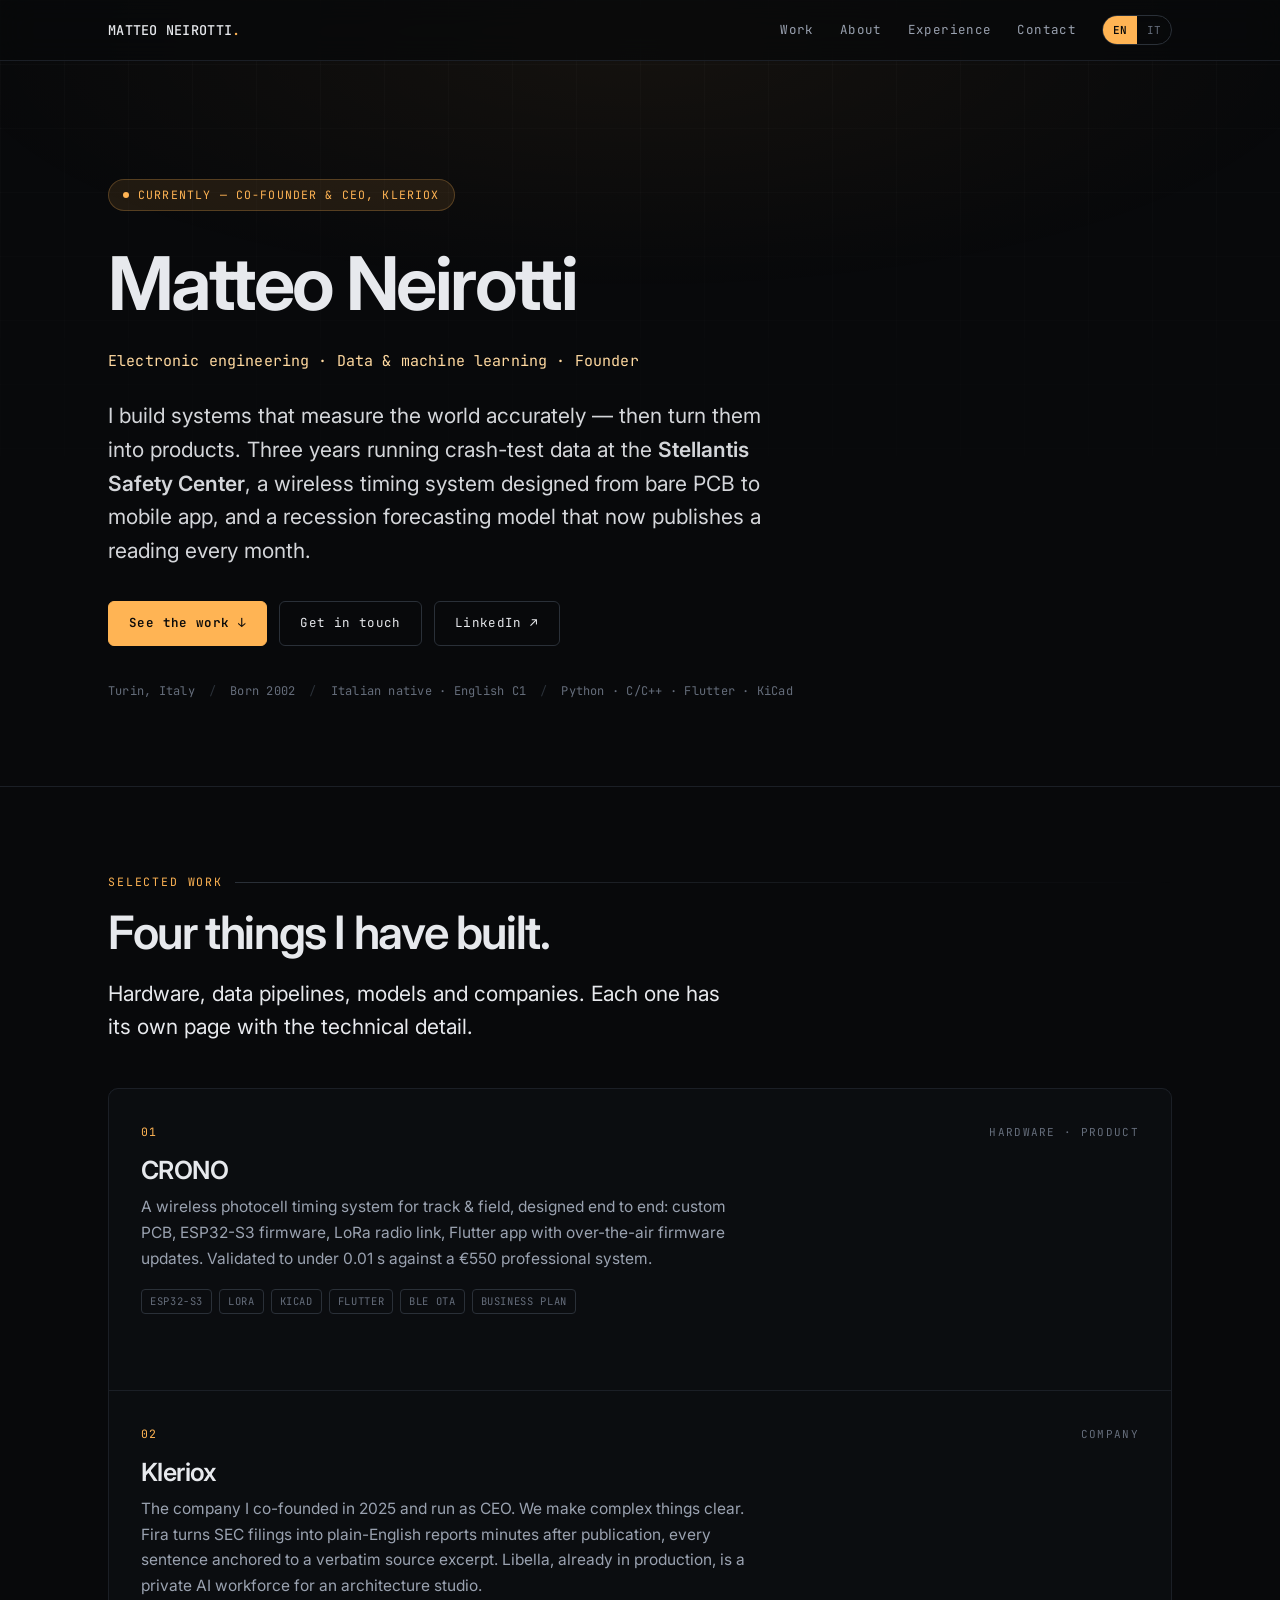
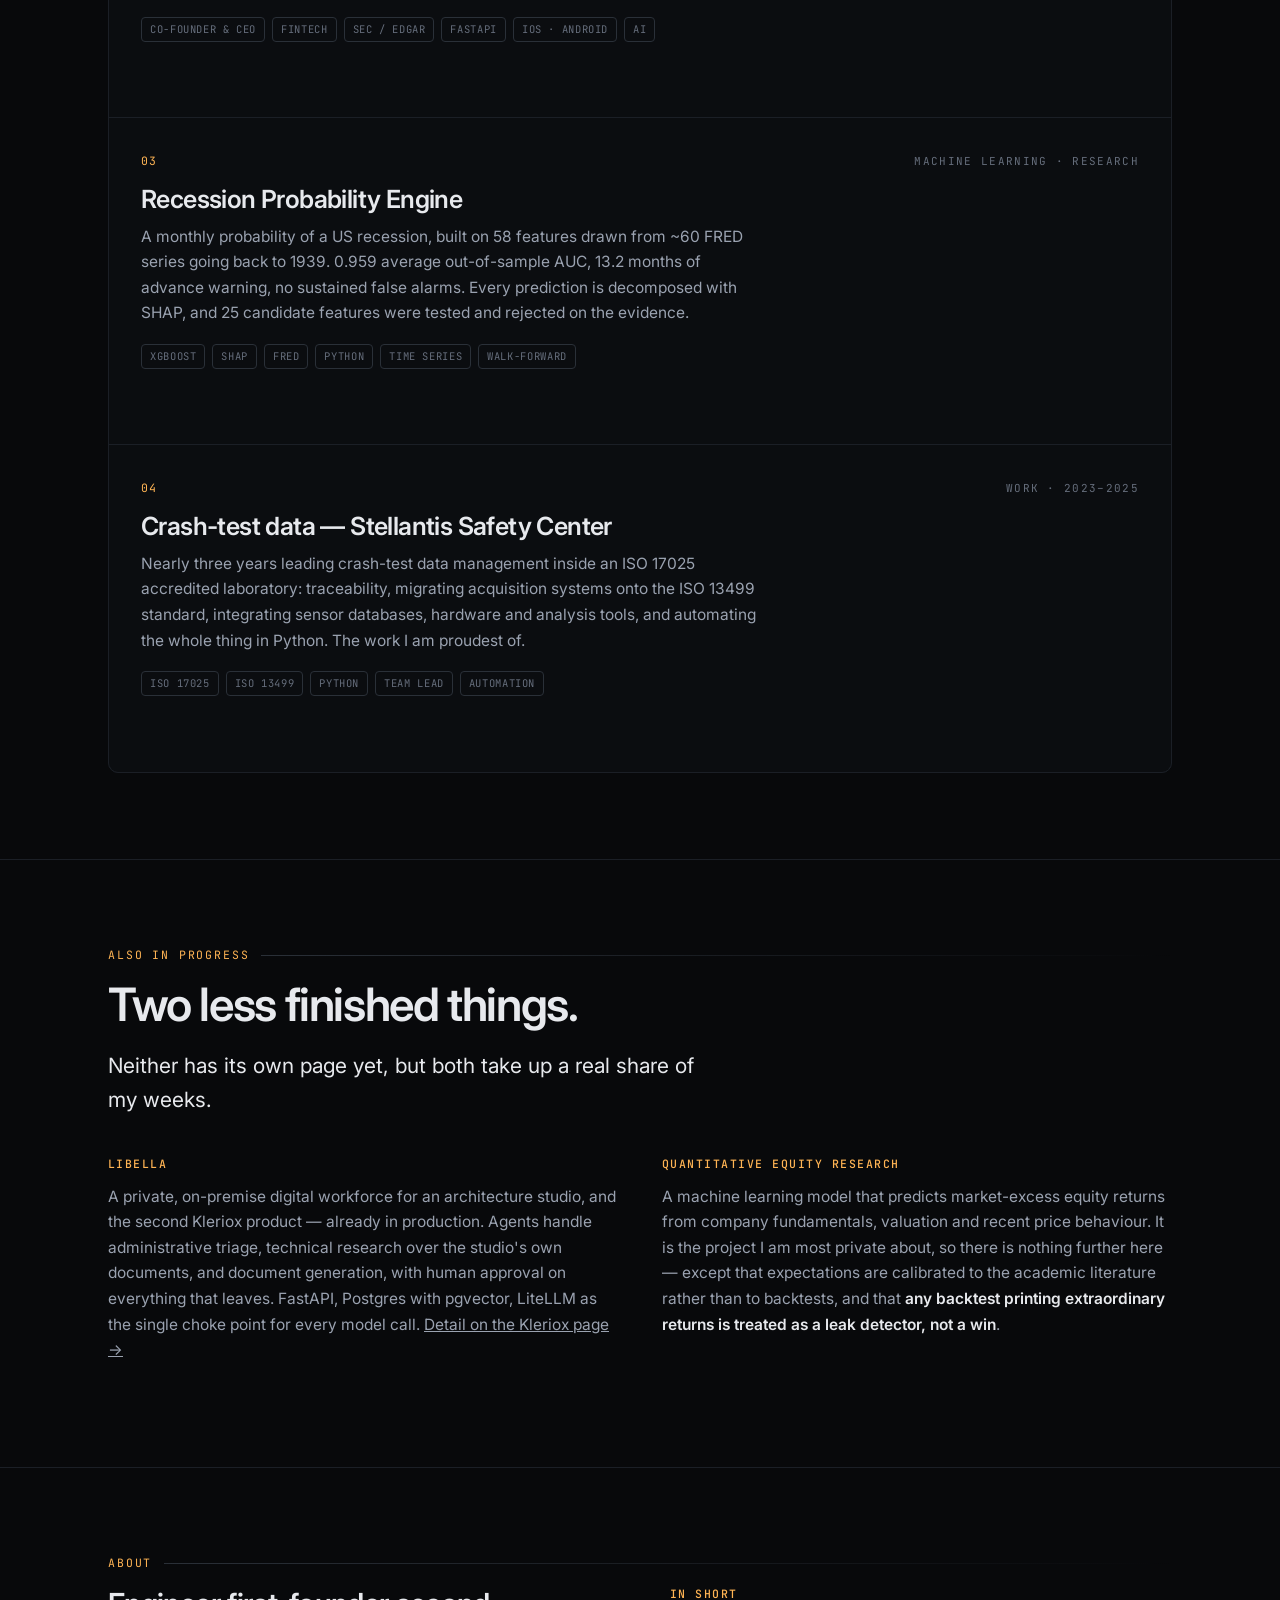
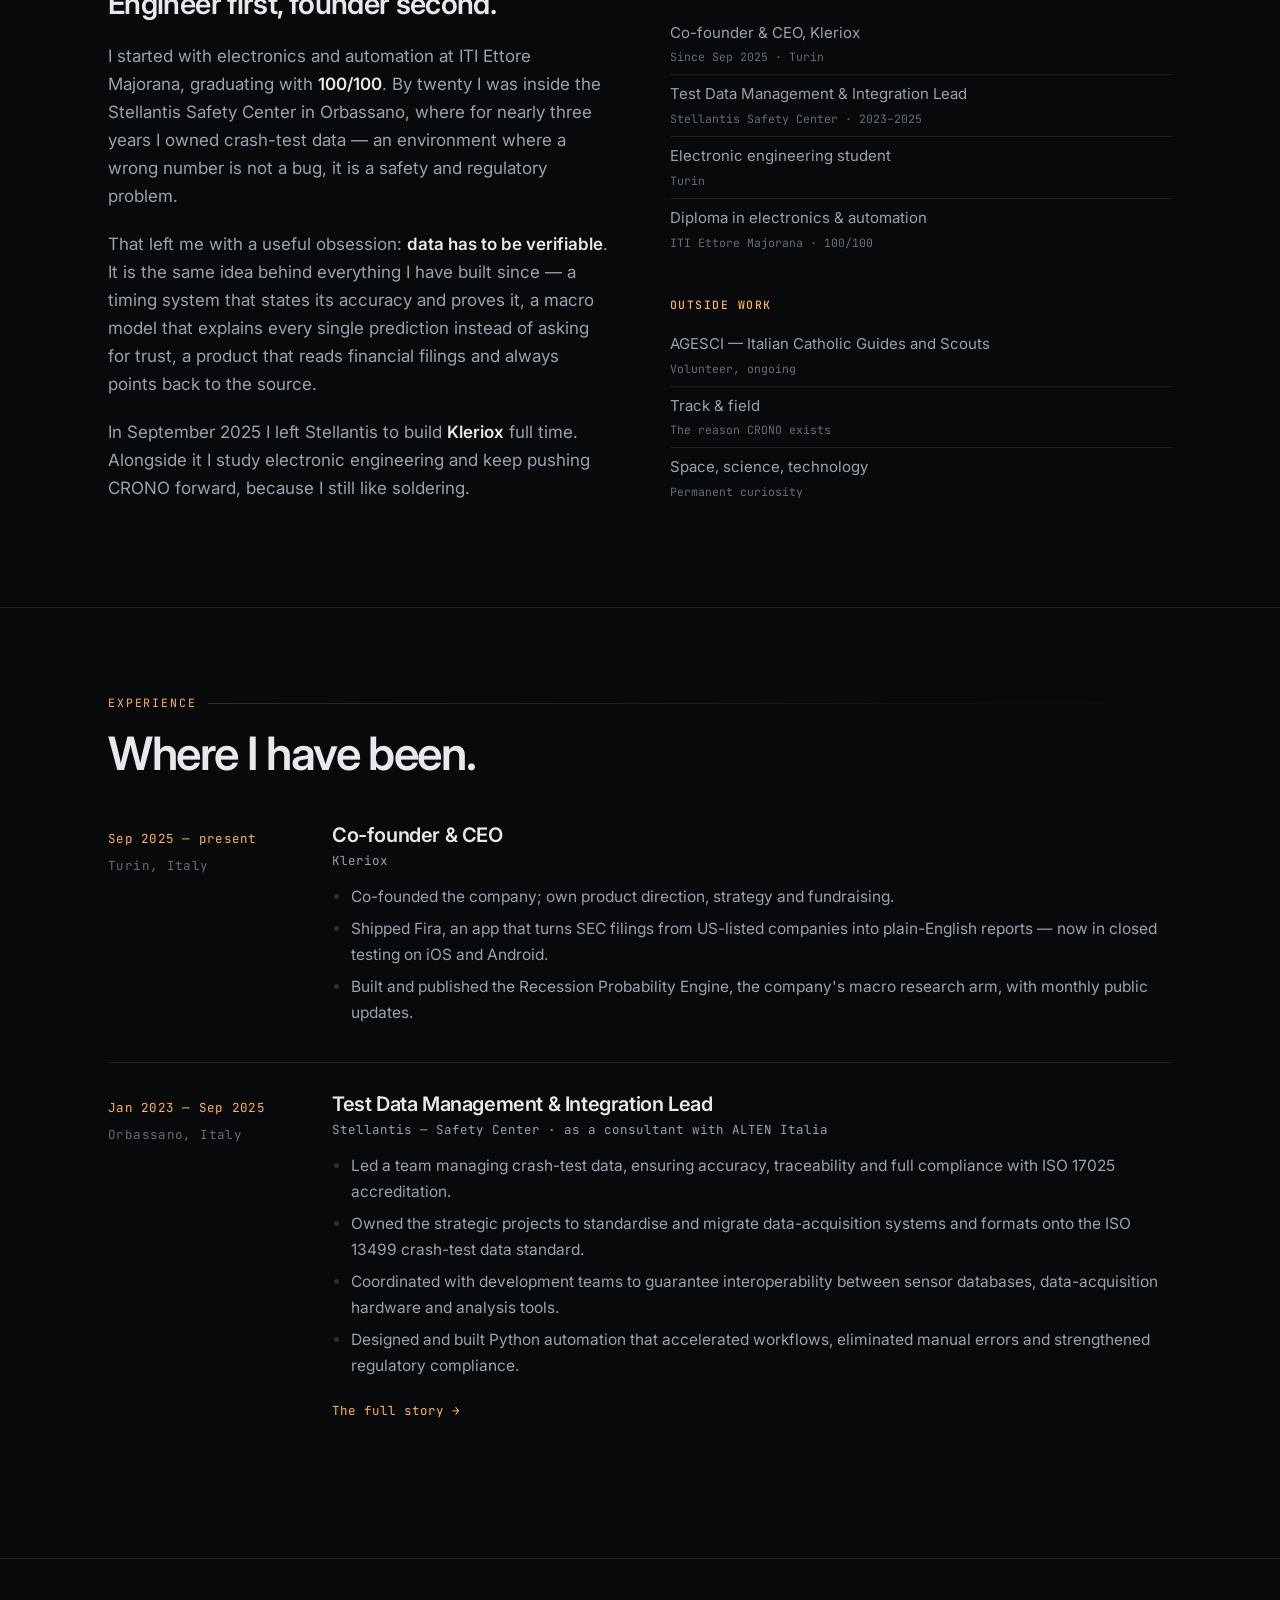
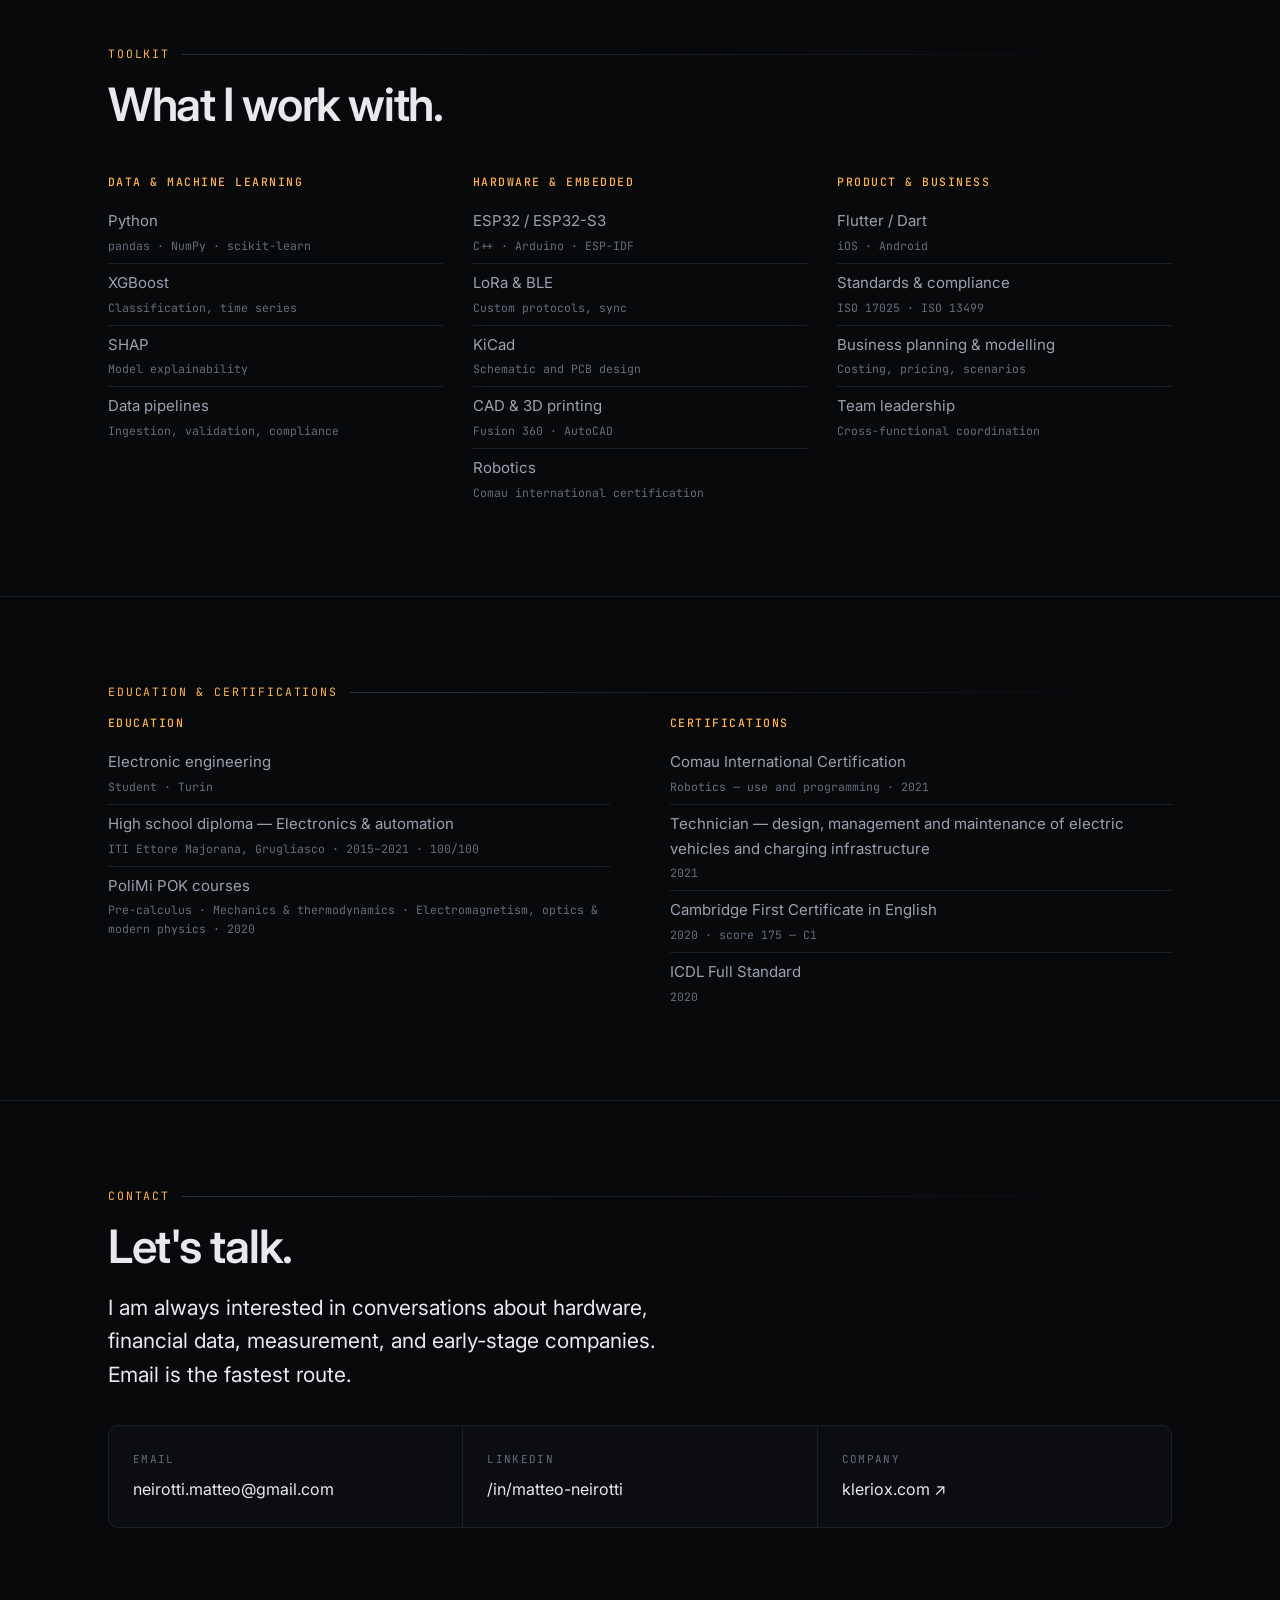
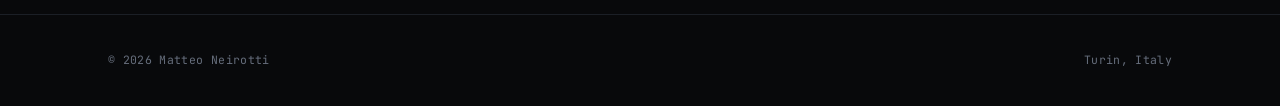
==== index.html @ 867f2405 "Personal site: CV, projects and work" ====
<!DOCTYPE html>
<html lang="en">
<head>
<meta charset="utf-8">
<meta name="viewport" content="width=device-width, initial-scale=1">
<title>Matteo Neirotti — Electronic engineer, founder</title>
<meta name="description" content="Matteo Neirotti — electronic engineer and co-founder & CEO of Kleriox. Crash-test data systems at the Stellantis Safety Center, wireless timing hardware, and a monthly US recession forecasting model.">
<meta name="author" content="Matteo Neirotti">
<meta property="og:title" content="Matteo Neirotti — Electronic engineer, founder">
<meta property="og:description" content="Hardware, data systems and machine learning. Co-founder & CEO at Kleriox.">
<meta property="og:type" content="website">
<meta name="theme-color" content="#08090b">
<link rel="preconnect" href="https://fonts.googleapis.com">
<link rel="preconnect" href="https://fonts.gstatic.com" crossorigin>
<link href="https://fonts.googleapis.com/css2?family=Inter:wght@400;500;600;650&family=JetBrains+Mono:wght@400;500&display=swap" rel="stylesheet">
<link rel="stylesheet" href="assets/site.css">
<link rel="icon" href="data:image/svg+xml,<svg xmlns='http://www.w3.org/2000/svg' viewBox='0 0 32 32'><rect width='32' height='32' rx='7' fill='%2308090b'/><text x='16' y='22' font-family='monospace' font-size='16' font-weight='700' fill='%23ffb454' text-anchor='middle'>M</text></svg>">
</head>
<body>

<header class="site-head">
  <div class="wrap">
    <a class="brand" href="index.html">MATTEO NEIROTTI<span class="dot">.</span></a>
    <nav class="site-nav">
      <div class="nav-hide">
        <a href="#work"       data-it="Lavori">Work</a>
        <a href="#about"      data-it="Chi sono">About</a>
        <a href="#experience" data-it="Esperienza">Experience</a>
        <a href="#contact"    data-it="Contatti">Contact</a>
      </div>
      <div class="lang" role="group" aria-label="Language">
        <button type="button" data-lang="en" aria-pressed="true">EN</button>
        <button type="button" data-lang="it" aria-pressed="false">IT</button>
      </div>
    </nav>
  </div>
</header>

<main>

<!-- ================= HERO ================= -->
<section class="hero">
  <div class="wrap">
    <span class="status">
      <span class="pulse" aria-hidden="true"></span>
      <span data-it="Attualmente — Co-founder &amp; CEO, Kleriox">Currently — Co-founder &amp; CEO, Kleriox</span>
    </span>

    <h1 class="h-xl">Matteo&nbsp;Neirotti</h1>

    <p class="role" data-it="Ingegneria elettronica · Dati &amp; machine learning · Fondatore">
      Electronic engineering · Data &amp; machine learning · Founder
    </p>

    <p class="lead" data-it-html="Costruisco sistemi che misurano il mondo con precisione — e poi li trasformo in prodotti. Tre anni a gestire i dati dei crash test al <strong>Centro Sicurezza Stellantis</strong>, un sistema di cronometraggio wireless progettato da zero (PCB, firmware e app), e un modello di previsione delle recessioni che oggi pubblica una stima ogni mese.">
      I build systems that measure the world accurately — then turn them into products.
      Three years running crash-test data at the <strong>Stellantis Safety Center</strong>,
      a wireless timing system designed from bare PCB to mobile app, and a recession
      forecasting model that now publishes a reading every month.
    </p>

    <div class="btn-row">
      <a class="btn primary" href="#work" data-it="Guarda i progetti ↓">See the work ↓</a>
      <a class="btn" href="mailto:neirotti.matteo@gmail.com" data-it="Scrivimi">Get in touch</a>
      <a class="btn" href="https://www.linkedin.com/in/matteo-neirotti-0906041a2/" target="_blank" rel="noopener">LinkedIn ↗</a>
    </div>

    <div class="facts">
      <span data-it="Torino, Italia">Turin, Italy</span>
      <span data-it="Classe 2002">Born 2002</span>
      <span data-it="Italiano madrelingua · Inglese C1">Italian native · English C1</span>
      <span>Python · C/C++ · Flutter · KiCad</span>
    </div>
  </div>
</section>

<!-- ================= WORK ================= -->
<section id="work">
  <div class="wrap">
    <p class="eyebrow" data-it="Lavori selezionati">Selected work</p>
    <h2 class="h-lg rv" data-it="Quattro cose che ho costruito.">Four things I have built.</h2>
    <p class="lead rv" style="max-width:640px;margin-top:18px;margin-bottom:44px" data-it="Hardware, pipeline di dati, modelli e aziende. Ognuno ha una pagina dedicata con il dettaglio tecnico.">
      Hardware, data pipelines, models and companies. Each one has its own page with the technical detail.
    </p>

    <div class="cards rv">

      <a class="card" href="projects/crono.html">
        <div class="card-top">
          <span class="card-num">01</span>
          <span class="card-kind" data-it="Hardware · Prodotto">Hardware · Product</span>
        </div>
        <h3>CRONO</h3>
        <p data-it="Un sistema di cronometraggio wireless per l'atletica leggera, progettato interamente da me: PCB su misura, firmware ESP32-S3, radio LoRa, app Flutter con aggiornamento firmware OTA via Bluetooth. Precisione validata sotto 0,01 s contro un sistema professionale da 550 €.">
          A wireless photocell timing system for track &amp; field, designed end to end:
          custom PCB, ESP32-S3 firmware, LoRa radio link, Flutter app with over-the-air
          firmware updates. Validated to under 0.01 s against a €550 professional system.
        </p>
        <div class="tags">
          <span class="tag">ESP32-S3</span><span class="tag">LoRa</span><span class="tag">KiCad</span>
          <span class="tag">Flutter</span><span class="tag">BLE OTA</span><span class="tag">Business plan</span>
        </div>
        <span class="go" data-it="Leggi il progetto →">Read the project →</span>
      </a>

      <a class="card" href="projects/kleriox.html">
        <div class="card-top">
          <span class="card-num">02</span>
          <span class="card-kind" data-it="Azienda">Company</span>
        </div>
        <h3>Kleriox</h3>
        <p data-it="L'azienda che ho co-fondato nel 2025 e che dirigo come CEO. Rendiamo comprensibili le cose complesse. Fira trasforma i depositi SEC in report chiari in pochi minuti, con ogni frase ancorata a un estratto testuale della fonte. Libella, già in produzione, è una forza lavoro AI privata per uno studio di architettura.">
          The company I co-founded in 2025 and run as CEO. We make complex things clear.
          Fira turns SEC filings into plain-English reports minutes after publication, every
          sentence anchored to a verbatim source excerpt. Libella, already in production, is a
          private AI workforce for an architecture studio.
        </p>
        <div class="tags">
          <span class="tag" data-it="Co-founder &amp; CEO">Co-founder &amp; CEO</span>
          <span class="tag">Fintech</span><span class="tag">SEC / EDGAR</span><span class="tag">FastAPI</span>
          <span class="tag">iOS · Android</span><span class="tag">AI</span>
        </div>
        <span class="go" data-it="Leggi il progetto →">Read the project →</span>
      </a>

      <a class="card" href="projects/recession-engine.html">
        <div class="card-top">
          <span class="card-num">03</span>
          <span class="card-kind" data-it="Machine learning · Ricerca">Machine learning · Research</span>
        </div>
        <h3 data-it="Recession Probability Engine">Recession Probability Engine</h3>
        <p data-it="Una probabilità mensile di recessione negli Stati Uniti, costruita su 58 feature ricavate da ~60 serie FRED con storia fino al 1939. AUC medio 0,959 fuori campione, 13,2 mesi di preavviso, nessun falso allarme sostenuto. Ogni previsione è scomposta con SHAP, e 25 feature candidate sono state testate e respinte sulla base dell'evidenza.">
          A monthly probability of a US recession, built on 58 features drawn from ~60 FRED
          series going back to 1939. 0.959 average out-of-sample AUC, 13.2 months of advance
          warning, no sustained false alarms. Every prediction is decomposed with SHAP, and
          25 candidate features were tested and rejected on the evidence.
        </p>
        <div class="tags">
          <span class="tag">XGBoost</span><span class="tag">SHAP</span><span class="tag">FRED</span>
          <span class="tag">Python</span><span class="tag" data-it="Serie storiche">Time series</span><span class="tag" data-it="Walk-forward">Walk-forward</span>
        </div>
        <span class="go" data-it="Leggi il progetto →">Read the project →</span>
      </a>

      <a class="card" href="projects/stellantis.html">
        <div class="card-top">
          <span class="card-num">04</span>
          <span class="card-kind" data-it="Lavoro · 2023–2025">Work · 2023–2025</span>
        </div>
        <h3 data-it="Dati crash test — Centro Sicurezza Stellantis">Crash-test data — Stellantis Safety Center</h3>
        <p data-it="Quasi tre anni a guidare la gestione dei dati dei crash test in un laboratorio accreditato ISO 17025: traccia­bilità, migrazione dei sistemi di acquisizione allo standard ISO 13499, integrazione fra database sensori, hardware e strumenti di analisi, e automazione in Python. Il lavoro di cui vado più fiero.">
          Nearly three years leading crash-test data management inside an ISO 17025 accredited
          laboratory: traceability, migrating acquisition systems onto the ISO 13499 standard,
          integrating sensor databases, hardware and analysis tools, and automating the whole
          thing in Python. The work I am proudest of.
        </p>
        <div class="tags">
          <span class="tag">ISO 17025</span><span class="tag">ISO 13499</span><span class="tag">Python</span>
          <span class="tag" data-it="Guida di team">Team lead</span><span class="tag" data-it="Automazione">Automation</span>
        </div>
        <span class="go" data-it="Leggi il progetto →">Read the project →</span>
      </a>

    </div>
  </div>
</section>

<!-- ================= ALSO ================= -->
<section id="also">
  <div class="wrap">
    <p class="eyebrow" data-it="Anche in corso">Also in progress</p>
    <h2 class="h-lg rv" style="margin-bottom:18px" data-it="Due cose meno mature.">Two less finished things.</h2>
    <p class="lead rv" style="max-width:620px;margin-bottom:40px" data-it="Non hanno ancora una pagina dedicata, ma occupano una parte reale delle mie settimane.">
      Neither has its own page yet, but both take up a real share of my weeks.
    </p>

    <div class="grid2 rv" style="gap:44px">
      <div class="block">
        <h4>Libella</h4>
        <p style="font-size:15.5px" data-it-html="Una forza lavoro digitale privata e on-premise per uno studio di architettura, e il secondo prodotto Kleriox — già in produzione. Agenti che gestiscono lo smistamento amministrativo, la ricerca tecnica sui documenti dello studio e la generazione di documenti, con approvazione umana su tutto ciò che esce. FastAPI, Postgres con pgvector, LiteLLM come unico punto di passaggio per ogni chiamata a un modello. <a href='projects/kleriox.html'>Dettagli sulla pagina Kleriox →</a>">
          A private, on-premise digital workforce for an architecture studio, and the second
          Kleriox product — already in production. Agents handle administrative triage, technical
          research over the studio's own documents, and document generation, with human approval
          on everything that leaves. FastAPI, Postgres with pgvector, LiteLLM as the single choke
          point for every model call.
          <a href="projects/kleriox.html">Detail on the Kleriox page →</a>
        </p>
      </div>
      <div class="block">
        <h4 data-it="Ricerca quantitativa azionaria">Quantitative equity research</h4>
        <p style="font-size:15.5px" data-it-html="Un modello di machine learning che prevede il rendimento azionario in eccesso rispetto al mercato a partire dai fondamentali societari, dalla valutazione e dal comportamento recente del prezzo. È il progetto su cui sono più riservato, quindi qui non c'è altro — se non che le aspettative sono calibrate sulla letteratura accademica, non sui backtest, e che <strong>qualunque backtest stampi rendimenti straordinari viene trattato come un rilevatore di errori, non come una vittoria</strong>.">
          A machine learning model that predicts market-excess equity returns from company
          fundamentals, valuation and recent price behaviour. It is the project I am most private
          about, so there is nothing further here — except that expectations are calibrated to the
          academic literature rather than to backtests, and that <strong>any backtest printing
          extraordinary returns is treated as a leak detector, not a win</strong>.
        </p>
      </div>
    </div>
  </div>
</section>

<!-- ================= ABOUT ================= -->
<section id="about">
  <div class="wrap">
    <p class="eyebrow" data-it="Chi sono">About</p>
    <div class="grid2" style="gap:60px">
      <div class="rv">
        <h2 class="h-md" style="margin-bottom:22px" data-it="Ingegnere prima, fondatore poi.">Engineer first, founder second.</h2>
        <p data-it-html="Ho iniziato con l'elettronica e l'automazione all'ITI Ettore Majorana, diplomandomi con <strong>100/100</strong>. A vent'anni ero già dentro il Centro Sicurezza di Stellantis a Orbassano, dove per quasi tre anni ho avuto la responsabilità dei dati dei crash test — un ambiente in cui un numero sbagliato non è un bug, è un problema di sicurezza e di conformità normativa.">
          I started with electronics and automation at ITI Ettore Majorana, graduating with
          <strong>100/100</strong>. By twenty I was inside the Stellantis Safety Center in
          Orbassano, where for nearly three years I owned crash-test data — an environment
          where a wrong number is not a bug, it is a safety and regulatory problem.
        </p>
        <p data-it-html="Quella esperienza mi ha lasciato un'ossessione utile: <strong>i dati devono essere verificabili</strong>. È la stessa idea che sta dietro a tutto quello che ho costruito dopo — un cronometro che dichiara la propria precisione e la dimostra, un modello macro che spiega ogni singola previsione invece di chiedere fiducia, un prodotto che legge documenti finanziari e cita sempre la fonte.">
          That left me with a useful obsession: <strong>data has to be verifiable</strong>.
          It is the same idea behind everything I have built since — a timing system that
          states its accuracy and proves it, a macro model that explains every single
          prediction instead of asking for trust, a product that reads financial filings and
          always points back to the source.
        </p>
        <p data-it-html="Nel settembre 2025 ho lasciato Stellantis per costruire <strong>Kleriox</strong> a tempo pieno. Nel frattempo studio ingegneria elettronica e continuo a portare avanti CRONO, perché mi piace ancora saldare.">
          In September 2025 I left Stellantis to build <strong>Kleriox</strong> full time.
          Alongside it I study electronic engineering and keep pushing CRONO forward, because
          I still like soldering.
        </p>
      </div>

      <div class="rv">
        <div class="block" style="margin-bottom:38px">
          <h4 data-it="In breve">In short</h4>
          <ul>
            <li data-it-html="Co-founder &amp; CEO, Kleriox <span class='s'>Da settembre 2025 · Torino</span>">Co-founder &amp; CEO, Kleriox <span class="s">Since Sep 2025 · Turin</span></li>
            <li data-it-html="Test Data Management &amp; Integration Lead <span class='s'>Stellantis Safety Center · 2023–2025</span>">Test Data Management &amp; Integration Lead <span class="s">Stellantis Safety Center · 2023–2025</span></li>
            <li data-it-html="Studente di ingegneria elettronica <span class='s'>Torino</span>">Electronic engineering student <span class="s">Turin</span></li>
            <li data-it-html="Diploma in elettronica e automazione <span class='s'>ITI Ettore Majorana · 100/100</span>">Diploma in electronics &amp; automation <span class="s">ITI Ettore Majorana · 100/100</span></li>
          </ul>
        </div>
        <div class="block">
          <h4 data-it="Fuori dal lavoro">Outside work</h4>
          <ul>
            <li data-it-html="AGESCI — Guide e Scout Cattolici Italiani <span class='s'>Volontariato, tuttora attivo</span>">AGESCI — Italian Catholic Guides and Scouts <span class="s">Volunteer, ongoing</span></li>
            <li data-it-html="Atletica leggera <span class='s'>Il motivo per cui CRONO esiste</span>">Track &amp; field <span class="s">The reason CRONO exists</span></li>
            <li data-it-html="Spazio, scienza, tecnologia <span class='s'>Curiosità permanente</span>">Space, science, technology <span class="s">Permanent curiosity</span></li>
          </ul>
        </div>
      </div>
    </div>
  </div>
</section>

<!-- ================= EXPERIENCE ================= -->
<section id="experience">
  <div class="wrap">
    <p class="eyebrow" data-it="Percorso">Experience</p>
    <h2 class="h-lg rv" style="margin-bottom:44px" data-it="Dove sono stato.">Where I have been.</h2>

    <div class="tl rv">

      <article class="tl-item">
        <div class="tl-when">
          <span data-it="Set 2025 — oggi">Sep 2025 — present</span>
          <span class="where" data-it="Torino, Italia">Turin, Italy</span>
        </div>
        <div class="tl-body">
          <h3 data-it="Co-founder &amp; CEO">Co-founder &amp; CEO</h3>
          <p class="tl-org">Kleriox</p>
          <ul>
            <li data-it="Co-fondata l'azienda e definita la direzione di prodotto, la strategia e la raccolta fondi.">Co-founded the company; own product direction, strategy and fundraising.</li>
            <li data-it="Lanciato Fira, un'app che trasforma i depositi SEC delle società quotate USA in report in linguaggio chiaro, oggi in closed testing su iOS e Android.">Shipped Fira, an app that turns SEC filings from US-listed companies into plain-English reports — now in closed testing on iOS and Android.</li>
            <li data-it="Costruito e pubblicato il Recession Probability Engine, il braccio di ricerca macro dell'azienda, con aggiornamenti mensili.">Built and published the Recession Probability Engine, the company's macro research arm, with monthly public updates.</li>
          </ul>
        </div>
      </article>

      <article class="tl-item">
        <div class="tl-when">
          <span data-it="Gen 2023 — Set 2025">Jan 2023 — Sep 2025</span>
          <span class="where" data-it="Orbassano, Italia">Orbassano, Italy</span>
        </div>
        <div class="tl-body">
          <h3 data-it="Test Data Management &amp; Integration Lead">Test Data Management &amp; Integration Lead</h3>
          <p class="tl-org" data-it="Stellantis — Centro Sicurezza · come consulente ALTEN Italia">Stellantis — Safety Center · as a consultant with ALTEN Italia</p>
          <ul>
            <li data-it="Guidato un team nella gestione dei dati dei crash test garantendo accuratezza, tracciabilità e piena conformità all'accreditamento ISO 17025.">Led a team managing crash-test data, ensuring accuracy, traceability and full compliance with ISO 17025 accreditation.</li>
            <li data-it="Responsabile dei progetti strategici di standardizzazione e migrazione dei sistemi e dei formati di acquisizione dati verso lo standard ISO 13499.">Owned the strategic projects to standardise and migrate data-acquisition systems and formats onto the ISO 13499 crash-test data standard.</li>
            <li data-it="Coordinato i team di sviluppo per garantire l'interoperabilità fra database sensori, hardware di acquisizione e strumenti di analisi.">Coordinated with development teams to guarantee interoperability between sensor databases, data-acquisition hardware and analysis tools.</li>
            <li data-it="Progettato e realizzato soluzioni di automazione in Python che hanno accelerato i flussi di lavoro, eliminato errori manuali e rafforzato la conformità normativa.">Designed and built Python automation that accelerated workflows, eliminated manual errors and strengthened regulatory compliance.</li>
          </ul>
          <p style="margin-top:16px"><a href="projects/stellantis.html" style="font-family:var(--mono);font-size:12.5px;color:var(--accent);text-decoration:none" data-it="Il racconto completo →">The full story →</a></p>
        </div>
      </article>

    </div>
  </div>
</section>

<!-- ================= TOOLKIT ================= -->
<section id="toolkit">
  <div class="wrap">
    <p class="eyebrow" data-it="Strumenti">Toolkit</p>
    <h2 class="h-lg rv" style="margin-bottom:44px" data-it="Con cosa lavoro.">What I work with.</h2>
    <div class="grid3 rv">
      <div class="block">
        <h4 data-it="Dati &amp; machine learning">Data &amp; machine learning</h4>
        <ul>
          <li>Python <span class="s">pandas · NumPy · scikit-learn</span></li>
          <li>XGBoost <span class="s" data-it="Classificazione, serie storiche">Classification, time series</span></li>
          <li>SHAP <span class="s" data-it="Spiegabilità dei modelli">Model explainability</span></li>
          <li data-it-html="Pipeline di dati <span class='s'>Ingestione, validazione, conformità</span>">Data pipelines <span class="s">Ingestion, validation, compliance</span></li>
        </ul>
      </div>
      <div class="block">
        <h4 data-it="Hardware &amp; embedded">Hardware &amp; embedded</h4>
        <ul>
          <li>ESP32 / ESP32-S3 <span class="s">C++ · Arduino · ESP-IDF</span></li>
          <li data-it-html="LoRa &amp; BLE <span class='s'>Protocolli custom, sincronizzazione</span>">LoRa &amp; BLE <span class="s">Custom protocols, sync</span></li>
          <li data-it-html="KiCad <span class='s'>Schematici e progettazione PCB</span>">KiCad <span class="s">Schematic and PCB design</span></li>
          <li data-it-html="CAD &amp; stampa 3D <span class='s'>Fusion 360 · AutoCAD</span>">CAD &amp; 3D printing <span class="s">Fusion 360 · AutoCAD</span></li>
          <li data-it-html="Robotica <span class='s'>Certificazione internazionale Comau</span>">Robotics <span class="s">Comau international certification</span></li>
        </ul>
      </div>
      <div class="block">
        <h4 data-it="Prodotto &amp; impresa">Product &amp; business</h4>
        <ul>
          <li>Flutter / Dart <span class="s">iOS · Android</span></li>
          <li data-it-html="Standard &amp; conformità <span class='s'>ISO 17025 · ISO 13499</span>">Standards &amp; compliance <span class="s">ISO 17025 · ISO 13499</span></li>
          <li data-it-html="Business plan &amp; modelli finanziari <span class='s'>Costi, prezzi, scenari</span>">Business planning &amp; modelling <span class="s">Costing, pricing, scenarios</span></li>
          <li data-it-html="Guida di team <span class='s'>Coordinamento fra reparti tecnici</span>">Team leadership <span class="s">Cross-functional coordination</span></li>
        </ul>
      </div>
    </div>
  </div>
</section>

<!-- ================= EDUCATION ================= -->
<section id="education">
  <div class="wrap">
    <p class="eyebrow" data-it="Formazione &amp; certificazioni">Education &amp; certifications</p>
    <div class="grid2 rv" style="gap:60px">
      <div class="block">
        <h4 data-it="Formazione">Education</h4>
        <ul>
          <li data-it-html="Ingegneria elettronica <span class='s'>Studente · Torino</span>">Electronic engineering <span class="s">Student · Turin</span></li>
          <li data-it-html="Diploma — Elettronica e automazione <span class='s'>ITI Ettore Majorana, Grugliasco · 2015–2021 · 100/100</span>">High school diploma — Electronics &amp; automation <span class="s">ITI Ettore Majorana, Grugliasco · 2015–2021 · 100/100</span></li>
          <li data-it-html="Corsi PoliMi POK <span class='s'>Pre-calcolo · Meccanica e termodinamica · Elettromagnetismo, ottica e fisica moderna · 2020</span>">PoliMi POK courses <span class="s">Pre-calculus · Mechanics &amp; thermodynamics · Electromagnetism, optics &amp; modern physics · 2020</span></li>
        </ul>
      </div>
      <div class="block">
        <h4 data-it="Certificazioni">Certifications</h4>
        <ul>
          <li data-it-html="Certificazione Internazionale Comau <span class='s'>Robotica — uso e programmazione · 2021</span>">Comau International Certification <span class="s">Robotics — use and programming · 2021</span></li>
          <li data-it-html="Tecnico per progettazione, gestione e manutenzione di veicoli elettrici e infrastrutture di ricarica <span class='s'>2021</span>">Technician — design, management and maintenance of electric vehicles and charging infrastructure <span class="s">2021</span></li>
          <li data-it-html="Cambridge First Certificate in English <span class='s'>2020 · punteggio 175 — C1</span>">Cambridge First Certificate in English <span class="s">2020 · score 175 — C1</span></li>
          <li data-it-html="ICDL Full Standard <span class='s'>2020</span>">ICDL Full Standard <span class="s">2020</span></li>
        </ul>
      </div>
    </div>
  </div>
</section>

<!-- ================= CONTACT ================= -->
<section id="contact">
  <div class="wrap">
    <p class="eyebrow" data-it="Contatti">Contact</p>
    <h2 class="h-lg rv" data-it="Parliamone.">Let's talk.</h2>
    <p class="lead rv" style="max-width:600px;margin-top:18px" data-it="Sono sempre interessato a conversazioni su hardware, dati finanziari, misurazione e aziende in fase iniziale. La strada più veloce è una mail.">
      I am always interested in conversations about hardware, financial data, measurement,
      and early-stage companies. Email is the fastest route.
    </p>

    <div class="contact-links rv">
      <a href="mailto:neirotti.matteo@gmail.com">
        <div class="k">Email</div>
        <div class="v">neirotti.matteo@gmail.com</div>
      </a>
      <a href="https://www.linkedin.com/in/matteo-neirotti-0906041a2/" target="_blank" rel="noopener">
        <div class="k">LinkedIn</div>
        <div class="v">/in/matteo-neirotti</div>
      </a>
      <a href="https://kleriox.com" target="_blank" rel="noopener">
        <div class="k" data-it="Azienda">Company</div>
        <div class="v">kleriox.com ↗</div>
      </a>
    </div>
  </div>
</section>

</main>

<footer class="site-foot">
  <div class="wrap">
    <p>© <span id="yr">2026</span> Matteo Neirotti</p>
    <p data-it="Torino, Italia">Turin, Italy</p>
  </div>
</footer>

<script>document.getElementById('yr').textContent=new Date().getFullYear();</script>
<script src="assets/site.js"></script>
</body>
</html>
---- assets/site.css ----
/* ============================================================
   matteoneirotti.com — design system
   Dark / technical. One accent. Everything else is structure.
   ============================================================ */

:root{
  --bg:        #08090b;
  --bg-2:      #0b0d10;
  --surface:   #101318;
  --surface-2: #14181e;
  --line:      #1b1f26;
  --line-2:    #2a3038;
  --text:      #e7e9ed;
  --muted:     #9aa2b0;
  --dim:       #656d7b;
  --accent:    #ffb454;
  --accent-2:  #ffd9a0;
  --accent-bg: rgba(255,180,84,.10);
  --mono: "JetBrains Mono", ui-monospace, SFMono-Regular, Menlo, Consolas, monospace;
  --sans: "Inter", -apple-system, BlinkMacSystemFont, "Segoe UI", Roboto, Helvetica, Arial, sans-serif;
  --max: 1120px;
  --narrow: 760px;
  --ease: cubic-bezier(.2,.7,.3,1);
}

*,*::before,*::after{ box-sizing:border-box; }

html{ scroll-behavior:smooth; -webkit-text-size-adjust:100%; }
@media (prefers-reduced-motion:reduce){ html{scroll-behavior:auto} *{animation:none!important;transition:none!important} }

body{
  margin:0;
  background:var(--bg);
  color:var(--text);
  font-family:var(--sans);
  font-size:17px;
  line-height:1.65;
  -webkit-font-smoothing:antialiased;
  text-rendering:optimizeLegibility;
}

/* faint engineering grid + top glow */
body::before{
  content:"";
  position:fixed; inset:0; z-index:0; pointer-events:none;
  background-image:
    linear-gradient(to right, rgba(255,255,255,.022) 1px, transparent 1px),
    linear-gradient(to bottom, rgba(255,255,255,.022) 1px, transparent 1px);
  background-size:64px 64px;
  mask-image:linear-gradient(to bottom, rgba(0,0,0,.9), transparent 70%);
  -webkit-mask-image:linear-gradient(to bottom, rgba(0,0,0,.9), transparent 70%);
}
body::after{
  content:"";
  position:fixed; top:-25vh; left:50%; transform:translateX(-50%);
  width:120vw; height:60vh; z-index:0; pointer-events:none;
  background:radial-gradient(ellipse at center, rgba(255,180,84,.055), transparent 65%);
}
main,header,footer{ position:relative; z-index:1; }

a{ color:inherit; }
img{ max-width:100%; display:block; }
hr{ border:0; border-top:1px solid var(--line); margin:0; }

.wrap{ width:100%; max-width:var(--max); margin:0 auto; padding:0 28px; }
.narrow{ max-width:var(--narrow); }

/* ---------- header ---------- */
.site-head{
  position:sticky; top:0; z-index:50;
  background:rgba(8,9,11,.72);
  backdrop-filter:blur(14px); -webkit-backdrop-filter:blur(14px);
  border-bottom:1px solid var(--line);
}
.site-head .wrap{ display:flex; align-items:center; gap:24px; height:60px; }
.brand{
  font-family:var(--mono); font-size:13.5px; letter-spacing:.02em;
  text-decoration:none; font-weight:500; white-space:nowrap;
}
.brand .dot{ color:var(--accent); }
.site-nav{ margin-left:auto; display:flex; align-items:center; gap:26px; }
.site-nav a{
  font-family:var(--mono); font-size:12.5px; letter-spacing:.03em;
  color:var(--muted); text-decoration:none; transition:color .18s var(--ease);
}
.site-nav a:hover{ color:var(--text); }
.lang{
  display:flex; border:1px solid var(--line-2); border-radius:999px; overflow:hidden;
  font-family:var(--mono); font-size:11px; letter-spacing:.06em;
}
.lang button{
  background:none; border:0; color:var(--dim); cursor:pointer;
  padding:5px 10px; font:inherit; transition:.18s var(--ease);
}
.lang button:hover{ color:var(--text); }
.lang button[aria-pressed="true"]{ background:var(--accent); color:#0a0a0a; font-weight:600; }
.nav-hide{ display:flex; gap:26px; }
@media (max-width:720px){ .nav-hide{ display:none; } }

/* ---------- type ---------- */
h1,h2,h3,h4{ line-height:1.15; margin:0; letter-spacing:-.02em; font-weight:600; }
.h-xl{ font-size:clamp(40px,7.5vw,74px); letter-spacing:-.035em; font-weight:650; }
.h-lg{ font-size:clamp(30px,4.6vw,46px); letter-spacing:-.03em; }
.h-md{ font-size:clamp(22px,2.8vw,29px); letter-spacing:-.022em; }
.h-sm{ font-size:19px; letter-spacing:-.015em; }
p{ margin:0 0 1.15em; color:var(--muted); }
p.lead{ font-size:clamp(18px,2.1vw,21px); line-height:1.6; color:var(--text); opacity:.92; }
strong{ color:var(--text); font-weight:600; }
.muted{ color:var(--muted); }
.dim{ color:var(--dim); }

.eyebrow{
  font-family:var(--mono); font-size:11.5px; letter-spacing:.16em;
  text-transform:uppercase; color:var(--accent); margin:0 0 14px;
  display:flex; align-items:center; gap:12px;
}
.eyebrow::after{ content:""; flex:1; height:1px; background:linear-gradient(to right,var(--line-2),transparent); }
.eyebrow.plain::after{ display:none; }

/* ---------- sections ---------- */
section{ padding:86px 0; border-top:1px solid var(--line); }
section:first-of-type{ border-top:0; }
@media (max-width:720px){ section{ padding:60px 0; } }

/* ---------- hero ---------- */
.hero{ padding:clamp(70px,13vh,130px) 0 84px; border-top:0; }
.hero .status{
  display:inline-flex; align-items:center; gap:9px;
  font-family:var(--mono); font-size:11.5px; letter-spacing:.1em; text-transform:uppercase;
  color:var(--accent); background:var(--accent-bg);
  border:1px solid rgba(255,180,84,.24); border-radius:999px; padding:6px 14px; margin-bottom:30px;
}
.pulse{ width:6px; height:6px; border-radius:50%; background:var(--accent); box-shadow:0 0 0 0 rgba(255,180,84,.6); animation:pulse 2.4s infinite; }
@keyframes pulse{ 70%{box-shadow:0 0 0 8px rgba(255,180,84,0)} 100%{box-shadow:0 0 0 0 rgba(255,180,84,0)} }
.hero h1{ margin-bottom:22px; }
.hero .role{
  font-family:var(--mono); font-size:clamp(13px,1.6vw,15px); color:var(--accent-2);
  letter-spacing:.01em; margin-bottom:26px;
}
.hero p.lead{ max-width:660px; }
.facts{
  display:flex; flex-wrap:wrap; gap:10px 0; margin-top:36px;
  font-family:var(--mono); font-size:12px; color:var(--dim); letter-spacing:.02em;
}
.facts span:not(:last-child)::after{ content:"/"; margin:0 14px; color:var(--line-2); }

/* ---------- buttons ---------- */
.btn-row{ display:flex; flex-wrap:wrap; gap:12px; margin-top:34px; }
.btn{
  display:inline-flex; align-items:center; gap:9px;
  font-family:var(--mono); font-size:12.5px; letter-spacing:.03em;
  padding:11px 20px; border-radius:6px; text-decoration:none;
  border:1px solid var(--line-2); color:var(--text);
  transition:.2s var(--ease);
}
.btn:hover{ border-color:var(--accent); color:var(--accent); transform:translateY(-1px); }
.btn.primary{ background:var(--accent); color:#0a0a0a; border-color:var(--accent); font-weight:600; }
.btn.primary:hover{ background:var(--accent-2); border-color:var(--accent-2); color:#0a0a0a; }

/* ---------- project cards ---------- */
.cards{ display:grid; gap:1px; background:var(--line); border:1px solid var(--line); border-radius:10px; overflow:hidden; }
.card{
  background:var(--bg-2); padding:34px 32px; text-decoration:none; display:block;
  transition:background .22s var(--ease); position:relative;
}
.card:hover{ background:var(--surface-2); }
.card-top{ display:flex; align-items:baseline; gap:16px; margin-bottom:14px; }
.card-num{ font-family:var(--mono); font-size:11.5px; color:var(--accent); letter-spacing:.1em; }
.card-kind{ font-family:var(--mono); font-size:11px; color:var(--dim); letter-spacing:.12em; text-transform:uppercase; margin-left:auto; }
.card h3{ font-size:25px; margin-bottom:10px; letter-spacing:-.024em; }
.card p{ margin:0 0 18px; font-size:15.5px; max-width:62ch; }
.tags{ display:flex; flex-wrap:wrap; gap:7px; }
.tag{
  font-family:var(--mono); font-size:10.5px; letter-spacing:.06em; text-transform:uppercase;
  color:var(--dim); border:1px solid var(--line-2); border-radius:4px; padding:3px 8px;
}
.card .go{
  font-family:var(--mono); font-size:12px; color:var(--accent); letter-spacing:.04em;
  margin-top:20px; display:inline-block; opacity:0; transform:translateX(-6px);
  transition:.24s var(--ease);
}
.card:hover .go{ opacity:1; transform:translateX(0); }
@media (max-width:720px){ .card .go{ opacity:1; transform:none; } .card{ padding:28px 22px; } }

/* ---------- metrics ---------- */
.metrics{ display:grid; grid-template-columns:repeat(auto-fit,minmax(160px,1fr)); gap:1px; background:var(--line); border:1px solid var(--line); border-radius:10px; overflow:hidden; margin:34px 0; }
.metric{ background:var(--bg-2); padding:24px 22px; }
.metric .v{ font-family:var(--mono); font-size:clamp(24px,3.4vw,32px); color:var(--accent); letter-spacing:-.02em; line-height:1.1; }
.metric .k{ font-family:var(--mono); font-size:11px; text-transform:uppercase; letter-spacing:.1em; color:var(--dim); margin-top:9px; }

/* ---------- timeline ---------- */
.tl{ display:grid; gap:0; }
.tl-item{
  display:grid; grid-template-columns:190px 1fr; gap:34px;
  padding:30px 0; border-top:1px solid var(--line);
}
.tl-item:first-child{ border-top:0; padding-top:0; }
.tl-when{ font-family:var(--mono); font-size:12.5px; color:var(--accent); letter-spacing:.02em; padding-top:5px; }
.tl-when .where{ display:block; color:var(--dim); margin-top:6px; letter-spacing:.03em; }
.tl-body h3{ font-size:20px; margin-bottom:4px; }
.tl-org{ font-family:var(--mono); font-size:12.5px; color:var(--muted); margin-bottom:12px; }
.tl-body ul{ margin:0; padding-left:19px; color:var(--muted); font-size:15.5px; }
.tl-body li{ margin-bottom:7px; }
.tl-body li::marker{ color:var(--line-2); }
@media (max-width:760px){ .tl-item{ grid-template-columns:1fr; gap:12px; } }

/* ---------- generic two-col list ---------- */
.grid2{ display:grid; grid-template-columns:repeat(auto-fit,minmax(280px,1fr)); gap:34px; }
.grid3{ display:grid; grid-template-columns:repeat(auto-fit,minmax(220px,1fr)); gap:30px; }
.block h4{ font-family:var(--mono); font-size:11.5px; text-transform:uppercase; letter-spacing:.13em; color:var(--accent); margin-bottom:14px; font-weight:500; }
.block ul{ list-style:none; margin:0; padding:0; }
.block li{ color:var(--muted); font-size:15px; padding:7px 0; border-top:1px solid var(--line); }
.block li:first-child{ border-top:0; }
.block li .s{ display:block; font-family:var(--mono); font-size:11.5px; color:var(--dim); margin-top:3px; }

/* ---------- article (detail pages) ---------- */
.art{ padding:56px 0 90px; }
.back{
  font-family:var(--mono); font-size:12px; color:var(--dim); text-decoration:none;
  letter-spacing:.04em; display:inline-block; margin-bottom:38px; transition:color .18s var(--ease);
}
.back:hover{ color:var(--accent); }
.art h1{ margin-bottom:20px; }
.art-meta{
  font-family:var(--mono); font-size:12px; color:var(--dim); letter-spacing:.03em;
  display:flex; flex-wrap:wrap; gap:8px 0; margin-bottom:34px;
}
.art-meta span:not(:last-child)::after{ content:"·"; margin:0 12px; color:var(--line-2); }
.art .body{ max-width:var(--narrow); }
.art .body h2{
  font-size:clamp(21px,2.6vw,27px); margin:56px 0 18px; letter-spacing:-.022em;
  padding-top:26px; border-top:1px solid var(--line);
}
.art .body h3{ font-size:18px; margin:34px 0 12px; }
.art .body p{ font-size:16.5px; }
.art .body ul,.art .body ol{ color:var(--muted); font-size:16.5px; padding-left:20px; margin:0 0 1.2em; }
.art .body li{ margin-bottom:9px; }
.art .body li::marker{ color:var(--accent); }
.art .body li strong{ color:var(--text); }

.spec{ border:1px solid var(--line); border-radius:10px; overflow:hidden; margin:32px 0; }
.spec-row{ display:grid; grid-template-columns:200px 1fr; gap:20px; padding:14px 22px; border-top:1px solid var(--line); background:var(--bg-2); }
.spec-row:first-child{ border-top:0; }
.spec-row dt{ font-family:var(--mono); font-size:11.5px; text-transform:uppercase; letter-spacing:.1em; color:var(--dim); padding-top:3px; }
.spec-row dd{ margin:0; font-size:15.5px; color:var(--text); }
@media (max-width:640px){ .spec-row{ grid-template-columns:1fr; gap:5px; } }

.note{
  border-left:2px solid var(--accent); background:var(--accent-bg);
  padding:18px 22px; border-radius:0 8px 8px 0; margin:32px 0;
}
.note p{ margin:0; color:var(--text); font-size:15.5px; }

pre{
  background:var(--surface); border:1px solid var(--line); border-radius:8px;
  padding:18px 20px; overflow-x:auto; margin:26px 0;
  font-family:var(--mono); font-size:13px; line-height:1.75; color:var(--muted);
}
pre .c{ color:var(--accent); }
code{ font-family:var(--mono); font-size:.9em; color:var(--accent-2); }

.next{
  display:flex; justify-content:space-between; align-items:center; gap:20px; flex-wrap:wrap;
  border-top:1px solid var(--line); margin-top:70px; padding-top:30px;
  font-family:var(--mono); font-size:12.5px;
}
.next a{ color:var(--accent); text-decoration:none; }
.next a:hover{ color:var(--accent-2); }

/* ---------- contact ---------- */
.contact-links{ display:grid; grid-template-columns:repeat(auto-fit,minmax(230px,1fr)); gap:1px; background:var(--line); border:1px solid var(--line); border-radius:10px; overflow:hidden; margin-top:34px; }
.contact-links a{ background:var(--bg-2); padding:24px 24px; text-decoration:none; transition:background .2s var(--ease); }
.contact-links a:hover{ background:var(--surface-2); }
.contact-links .k{ font-family:var(--mono); font-size:11px; text-transform:uppercase; letter-spacing:.12em; color:var(--dim); margin-bottom:8px; }
.contact-links .v{ font-size:16px; color:var(--text); word-break:break-word; }
.contact-links a:hover .v{ color:var(--accent); }

/* ---------- footer ---------- */
.site-foot{ border-top:1px solid var(--line); padding:36px 0; }
.site-foot .wrap{ display:flex; flex-wrap:wrap; gap:14px; justify-content:space-between; align-items:center; }
.site-foot p{ margin:0; font-family:var(--mono); font-size:11.5px; color:var(--dim); letter-spacing:.03em; }

/* ---------- reveal ---------- */
.rv{ opacity:0; transform:translateY(14px); transition:opacity .7s var(--ease), transform .7s var(--ease); }
.rv.in{ opacity:1; transform:none; }
@media (prefers-reduced-motion:reduce){ .rv{ opacity:1; transform:none; } }
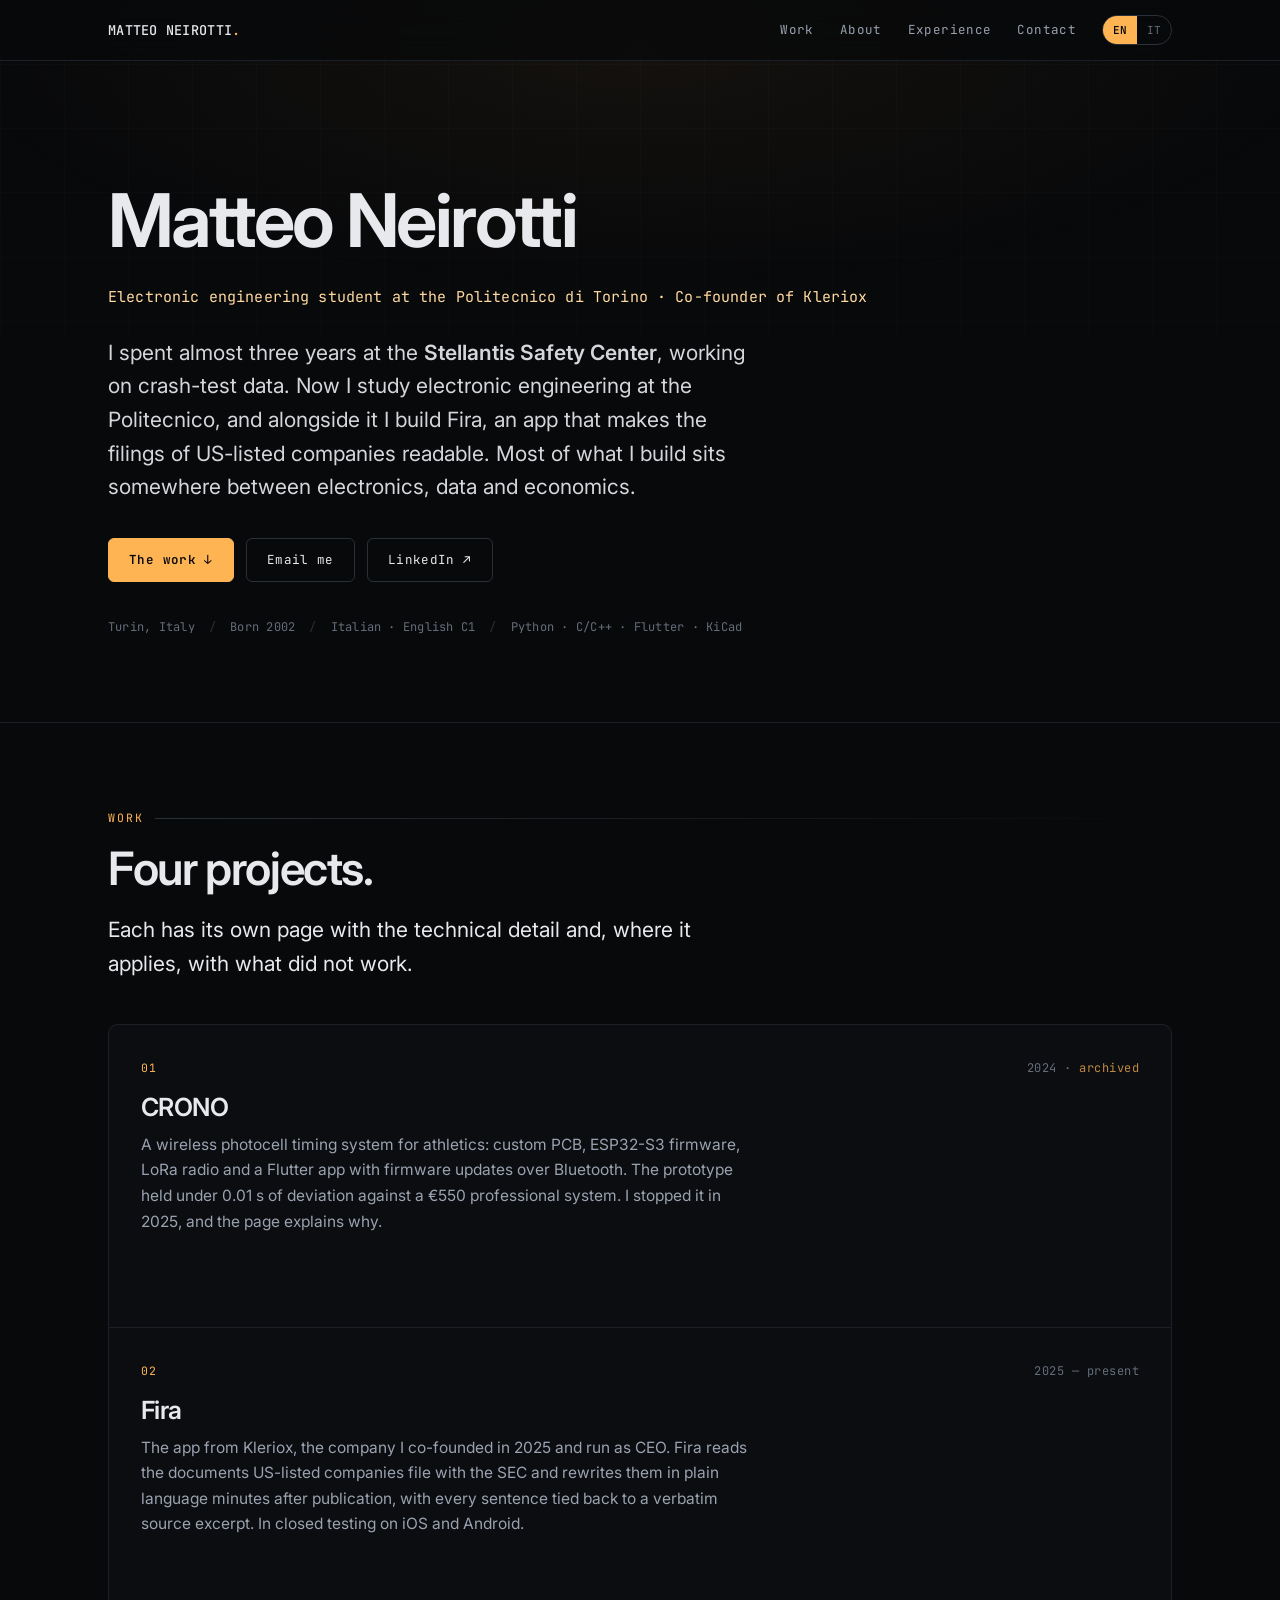
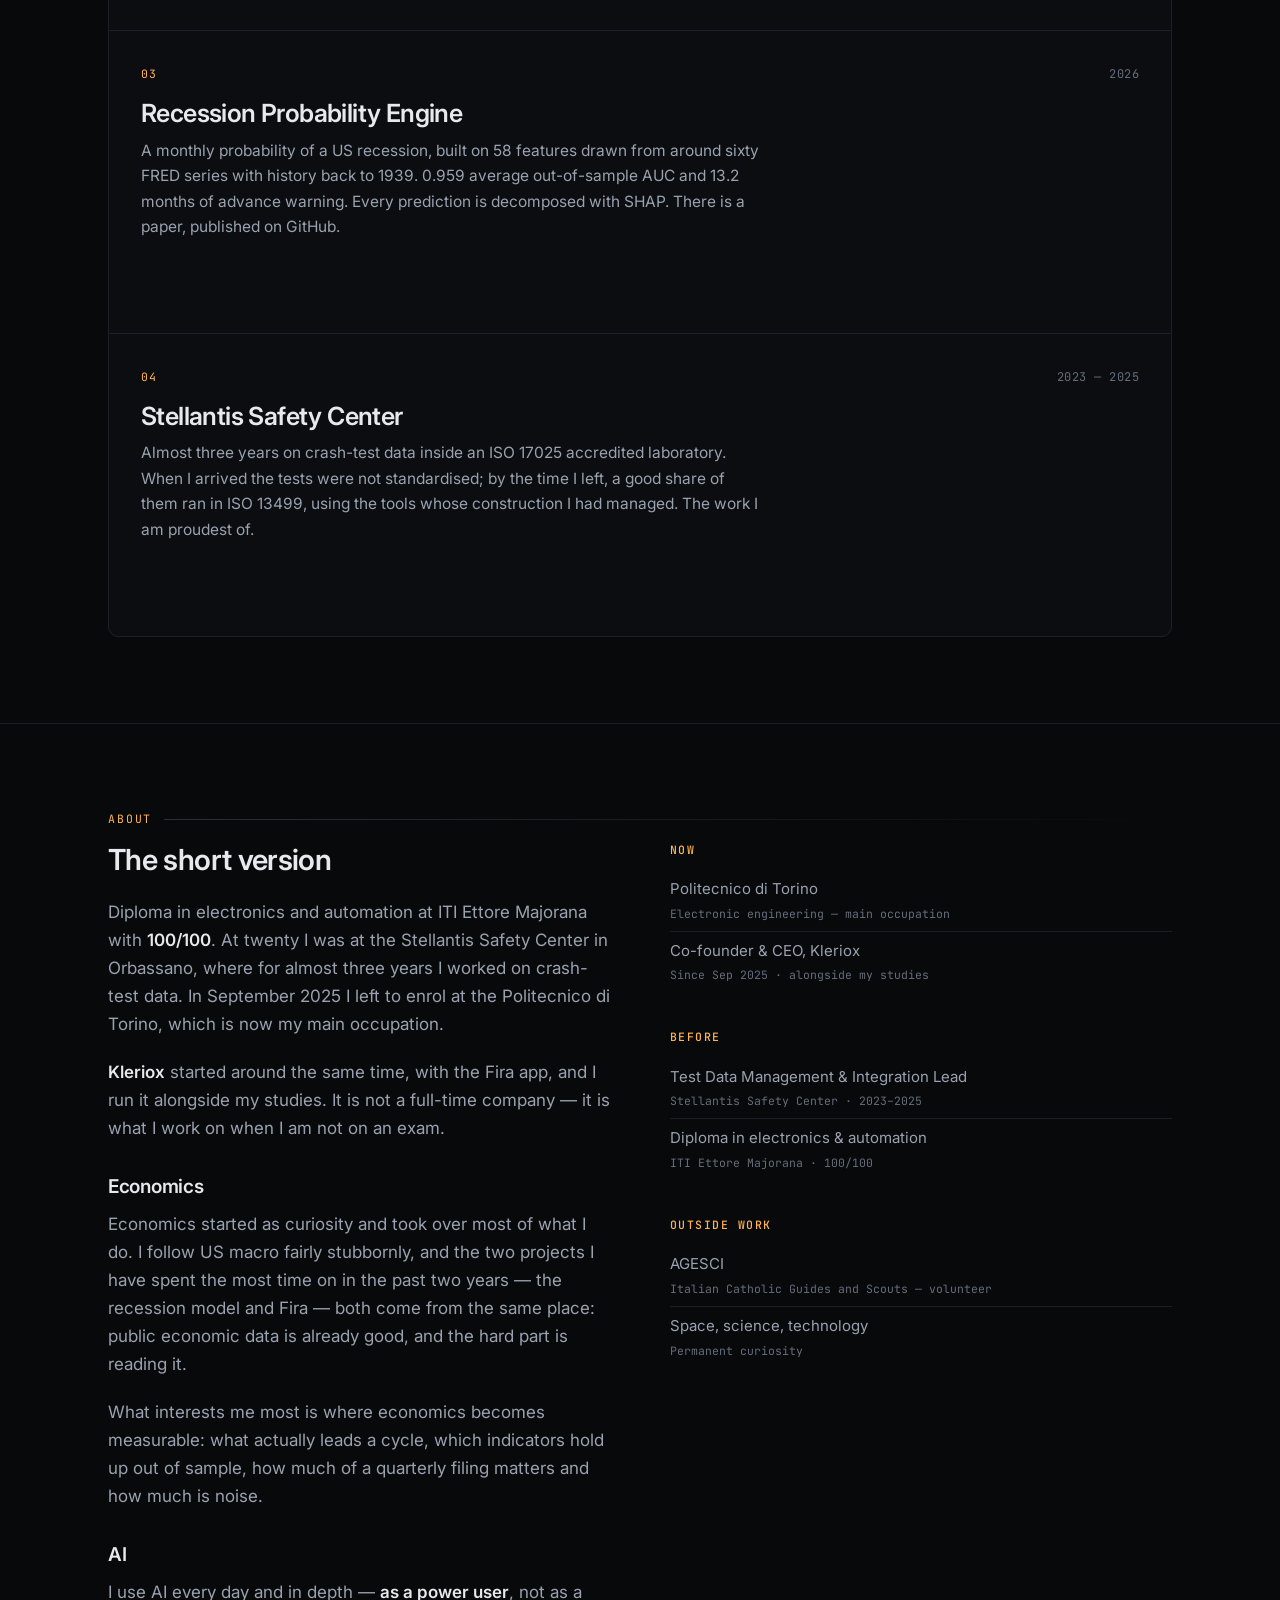
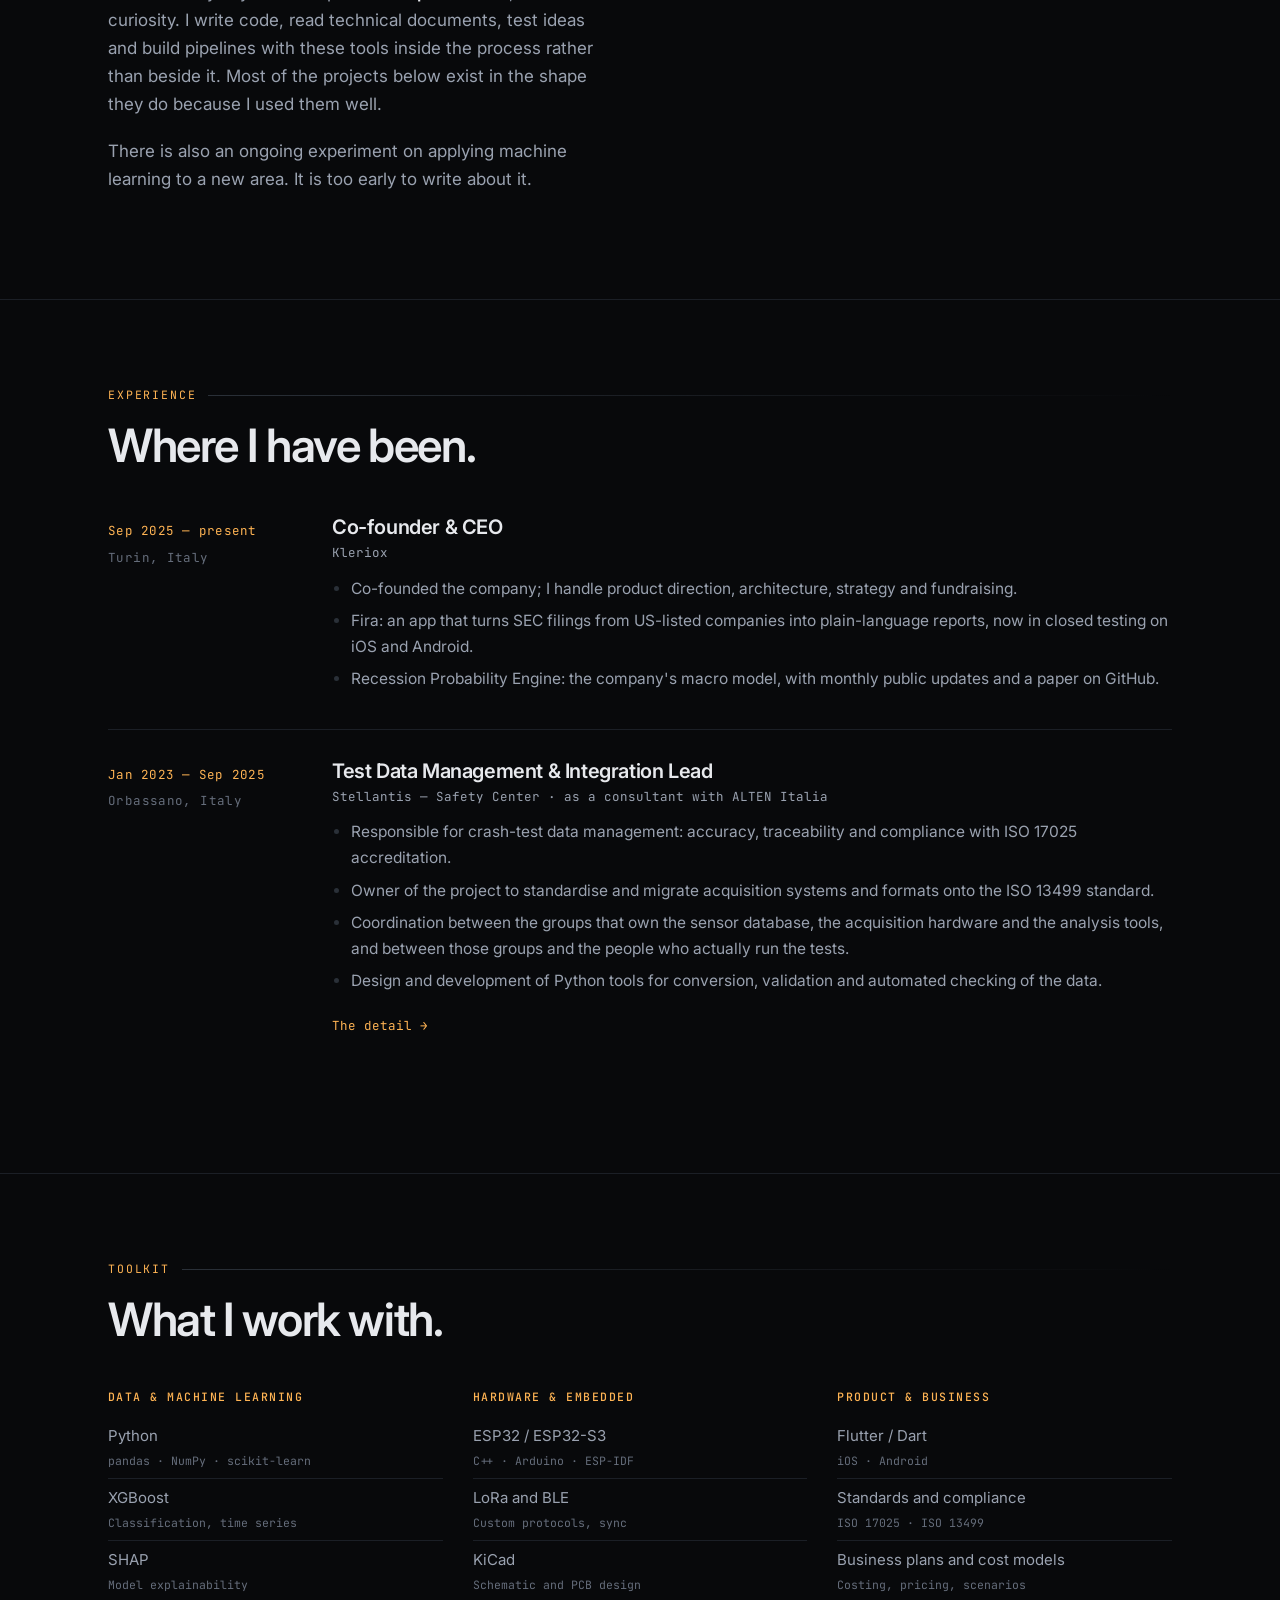
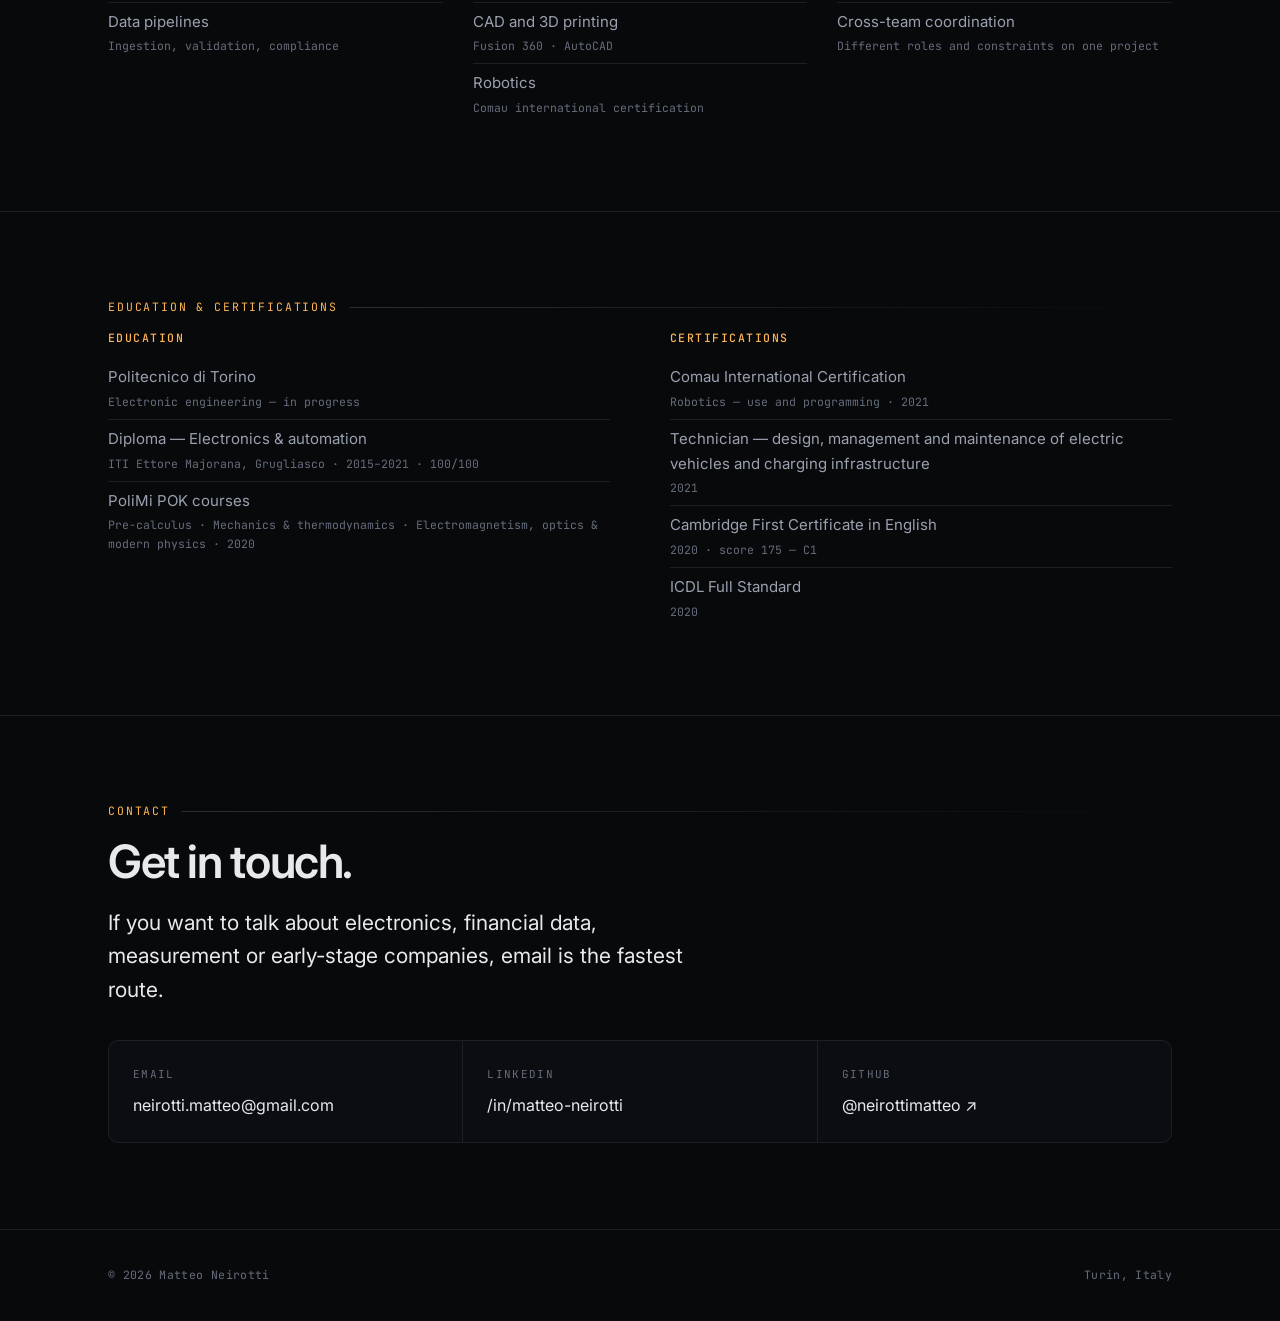
==== commit 221221af: "Plainer voice, project years, CRONO archived with reasons, Fira page replaces Kleriox, recession cha" ====
--- a/index.html
+++ b/index.html
@@ -3,11 +3,11 @@
 <head>
 <meta charset="utf-8">
 <meta name="viewport" content="width=device-width, initial-scale=1">
-<title>Matteo Neirotti — Electronic engineer, founder</title>
-<meta name="description" content="Matteo Neirotti — electronic engineer and co-founder & CEO of Kleriox. Crash-test data systems at the Stellantis Safety Center, wireless timing hardware, and a monthly US recession forecasting model.">
+<title>Matteo Neirotti</title>
+<meta name="description" content="Matteo Neirotti — electronic engineering student at the Politecnico di Torino, co-founder of Kleriox. Three years of crash-test data work at the Stellantis Safety Center, a wireless timing system, and a monthly US recession model.">
 <meta name="author" content="Matteo Neirotti">
-<meta property="og:title" content="Matteo Neirotti — Electronic engineer, founder">
-<meta property="og:description" content="Hardware, data systems and machine learning. Co-founder & CEO at Kleriox.">
+<meta property="og:title" content="Matteo Neirotti">
+<meta property="og:description" content="Electronics, data and economics. Student at the Politecnico di Torino, co-founder of Kleriox.">
 <meta property="og:type" content="website">
 <meta name="theme-color" content="#08090b">
 <link rel="preconnect" href="https://fonts.googleapis.com">
@@ -23,7 +23,7 @@
     <a class="brand" href="index.html">MATTEO NEIROTTI<span class="dot">.</span></a>
     <nav class="site-nav">
       <div class="nav-hide">
-        <a href="#work"       data-it="Lavori">Work</a>
+        <a href="#work"       data-it="Progetti">Work</a>
         <a href="#about"      data-it="Chi sono">About</a>
         <a href="#experience" data-it="Esperienza">Experience</a>
         <a href="#contact"    data-it="Contatti">Contact</a>
@@ -41,34 +41,30 @@
 <!-- ================= HERO ================= -->
 <section class="hero">
   <div class="wrap">
-    <span class="status">
-      <span class="pulse" aria-hidden="true"></span>
-      <span data-it="Attualmente — Co-founder &amp; CEO, Kleriox">Currently — Co-founder &amp; CEO, Kleriox</span>
-    </span>
 
     <h1 class="h-xl">Matteo&nbsp;Neirotti</h1>
 
-    <p class="role" data-it="Ingegneria elettronica · Dati &amp; machine learning · Fondatore">
-      Electronic engineering · Data &amp; machine learning · Founder
+    <p class="role" data-it="Studente di ingegneria elettronica al Politecnico di Torino · Co-founder di Kleriox">
+      Electronic engineering student at the Politecnico di Torino · Co-founder of Kleriox
     </p>
 
-    <p class="lead" data-it-html="Costruisco sistemi che misurano il mondo con precisione — e poi li trasformo in prodotti. Tre anni a gestire i dati dei crash test al <strong>Centro Sicurezza Stellantis</strong>, un sistema di cronometraggio wireless progettato da zero (PCB, firmware e app), e un modello di previsione delle recessioni che oggi pubblica una stima ogni mese.">
-      I build systems that measure the world accurately — then turn them into products.
-      Three years running crash-test data at the <strong>Stellantis Safety Center</strong>,
-      a wireless timing system designed from bare PCB to mobile app, and a recession
-      forecasting model that now publishes a reading every month.
+    <p class="lead" data-it-html="Ho passato quasi tre anni al <strong>Centro Sicurezza Stellantis</strong>, occupandomi dei dati dei crash test. Adesso studio ingegneria elettronica al Politecnico, e accanto all'università porto avanti Fira, un'app che rende leggibili i bilanci delle società quotate americane. Quasi tutto quello che costruisco sta fra elettronica, dati ed economia.">
+      I spent almost three years at the <strong>Stellantis Safety Center</strong>, working on
+      crash-test data. Now I study electronic engineering at the Politecnico, and alongside it I
+      build Fira, an app that makes the filings of US-listed companies readable. Most of what I
+      build sits somewhere between electronics, data and economics.
     </p>
 
     <div class="btn-row">
-      <a class="btn primary" href="#work" data-it="Guarda i progetti ↓">See the work ↓</a>
-      <a class="btn" href="mailto:neirotti.matteo@gmail.com" data-it="Scrivimi">Get in touch</a>
+      <a class="btn primary" href="#work" data-it="I progetti ↓">The work ↓</a>
+      <a class="btn" href="mailto:neirotti.matteo@gmail.com" data-it="Scrivimi">Email me</a>
       <a class="btn" href="https://www.linkedin.com/in/matteo-neirotti-0906041a2/" target="_blank" rel="noopener">LinkedIn ↗</a>
     </div>
 
     <div class="facts">
       <span data-it="Torino, Italia">Turin, Italy</span>
       <span data-it="Classe 2002">Born 2002</span>
-      <span data-it="Italiano madrelingua · Inglese C1">Italian native · English C1</span>
+      <span data-it="Italiano · Inglese C1">Italian · English C1</span>
       <span>Python · C/C++ · Flutter · KiCad</span>
     </div>
   </div>
@@ -77,10 +73,11 @@
 <!-- ================= WORK ================= -->
 <section id="work">
   <div class="wrap">
-    <p class="eyebrow" data-it="Lavori selezionati">Selected work</p>
-    <h2 class="h-lg rv" data-it="Quattro cose che ho costruito.">Four things I have built.</h2>
-    <p class="lead rv" style="max-width:640px;margin-top:18px;margin-bottom:44px" data-it="Hardware, pipeline di dati, modelli e aziende. Ognuno ha una pagina dedicata con il dettaglio tecnico.">
-      Hardware, data pipelines, models and companies. Each one has its own page with the technical detail.
+    <p class="eyebrow" data-it="Progetti">Work</p>
+    <h2 class="h-lg rv" data-it="Quattro progetti.">Four projects.</h2>
+    <p class="lead rv" style="max-width:600px;margin-top:18px;margin-bottom:44px" data-it="Ognuno ha una pagina dedicata con il dettaglio tecnico e, dove serve, con quello che non ha funzionato.">
+      Each has its own page with the technical detail and, where it applies, with what did not
+      work.
     </p>
 
     <div class="cards rv">
@@ -88,114 +85,62 @@
       <a class="card" href="projects/crono.html">
         <div class="card-top">
           <span class="card-num">01</span>
-          <span class="card-kind" data-it="Hardware · Prodotto">Hardware · Product</span>
+          <span class="card-year">2024 · <span class="arch" data-it="archiviato">archived</span></span>
         </div>
         <h3>CRONO</h3>
-        <p data-it="Un sistema di cronometraggio wireless per l'atletica leggera, progettato interamente da me: PCB su misura, firmware ESP32-S3, radio LoRa, app Flutter con aggiornamento firmware OTA via Bluetooth. Precisione validata sotto 0,01 s contro un sistema professionale da 550 €.">
-          A wireless photocell timing system for track &amp; field, designed end to end:
-          custom PCB, ESP32-S3 firmware, LoRa radio link, Flutter app with over-the-air
-          firmware updates. Validated to under 0.01 s against a €550 professional system.
-        </p>
-        <div class="tags">
-          <span class="tag">ESP32-S3</span><span class="tag">LoRa</span><span class="tag">KiCad</span>
-          <span class="tag">Flutter</span><span class="tag">BLE OTA</span><span class="tag">Business plan</span>
-        </div>
-        <span class="go" data-it="Leggi il progetto →">Read the project →</span>
-      </a>
-
-      <a class="card" href="projects/kleriox.html">
+        <p data-it="Un sistema di cronometraggio wireless a fotocellule per l'atletica: PCB su misura, firmware ESP32-S3, radio LoRa e app Flutter con aggiornamento firmware via Bluetooth. Il prototipo stava sotto i 0,01 s di scarto rispetto a un sistema professionale da 550 €. L'ho fermato nel 2025, e sulla pagina spiego perché.">
+          A wireless photocell timing system for athletics: custom PCB, ESP32-S3 firmware, LoRa
+          radio and a Flutter app with firmware updates over Bluetooth. The prototype held under
+          0.01 s of deviation against a €550 professional system. I stopped it in 2025, and the
+          page explains why.
+        </p>
+        <span class="go" data-it="Apri →">Open →</span>
+      </a>
+
+      <a class="card" href="projects/fira.html">
         <div class="card-top">
           <span class="card-num">02</span>
-          <span class="card-kind" data-it="Azienda">Company</span>
-        </div>
-        <h3>Kleriox</h3>
-        <p data-it="L'azienda che ho co-fondato nel 2025 e che dirigo come CEO. Rendiamo comprensibili le cose complesse. Fira trasforma i depositi SEC in report chiari in pochi minuti, con ogni frase ancorata a un estratto testuale della fonte. Libella, già in produzione, è una forza lavoro AI privata per uno studio di architettura.">
-          The company I co-founded in 2025 and run as CEO. We make complex things clear.
-          Fira turns SEC filings into plain-English reports minutes after publication, every
-          sentence anchored to a verbatim source excerpt. Libella, already in production, is a
-          private AI workforce for an architecture studio.
-        </p>
-        <div class="tags">
-          <span class="tag" data-it="Co-founder &amp; CEO">Co-founder &amp; CEO</span>
-          <span class="tag">Fintech</span><span class="tag">SEC / EDGAR</span><span class="tag">FastAPI</span>
-          <span class="tag">iOS · Android</span><span class="tag">AI</span>
-        </div>
-        <span class="go" data-it="Leggi il progetto →">Read the project →</span>
+          <span class="card-year" data-it="2025 — oggi">2025 — present</span>
+        </div>
+        <h3>Fira</h3>
+        <p data-it="L'app di Kleriox, l'azienda che ho co-fondato nel 2025 e di cui sono CEO. Fira legge i documenti che le società quotate americane depositano alla SEC e li riscrive in linguaggio comune pochi minuti dopo la pubblicazione, con ogni frase agganciata a un estratto testuale della fonte. In closed testing su iOS e Android.">
+          The app from Kleriox, the company I co-founded in 2025 and run as CEO. Fira reads the
+          documents US-listed companies file with the SEC and rewrites them in plain language
+          minutes after publication, with every sentence tied back to a verbatim source excerpt.
+          In closed testing on iOS and Android.
+        </p>
+        <span class="go" data-it="Apri →">Open →</span>
       </a>
 
       <a class="card" href="projects/recession-engine.html">
         <div class="card-top">
           <span class="card-num">03</span>
-          <span class="card-kind" data-it="Machine learning · Ricerca">Machine learning · Research</span>
+          <span class="card-year">2026</span>
         </div>
         <h3 data-it="Recession Probability Engine">Recession Probability Engine</h3>
-        <p data-it="Una probabilità mensile di recessione negli Stati Uniti, costruita su 58 feature ricavate da ~60 serie FRED con storia fino al 1939. AUC medio 0,959 fuori campione, 13,2 mesi di preavviso, nessun falso allarme sostenuto. Ogni previsione è scomposta con SHAP, e 25 feature candidate sono state testate e respinte sulla base dell'evidenza.">
-          A monthly probability of a US recession, built on 58 features drawn from ~60 FRED
-          series going back to 1939. 0.959 average out-of-sample AUC, 13.2 months of advance
-          warning, no sustained false alarms. Every prediction is decomposed with SHAP, and
-          25 candidate features were tested and rejected on the evidence.
-        </p>
-        <div class="tags">
-          <span class="tag">XGBoost</span><span class="tag">SHAP</span><span class="tag">FRED</span>
-          <span class="tag">Python</span><span class="tag" data-it="Serie storiche">Time series</span><span class="tag" data-it="Walk-forward">Walk-forward</span>
-        </div>
-        <span class="go" data-it="Leggi il progetto →">Read the project →</span>
+        <p data-it="Una probabilità mensile di recessione negli Stati Uniti, costruita su 58 feature ricavate da una sessantina di serie FRED con storia fino al 1939. AUC medio 0,959 fuori campione e 13,2 mesi di preavviso. Ogni previsione viene scomposta con SHAP. C'è anche un paper, pubblicato su GitHub.">
+          A monthly probability of a US recession, built on 58 features drawn from around sixty
+          FRED series with history back to 1939. 0.959 average out-of-sample AUC and 13.2 months
+          of advance warning. Every prediction is decomposed with SHAP. There is a paper, published
+          on GitHub.
+        </p>
+        <span class="go" data-it="Apri →">Open →</span>
       </a>
 
       <a class="card" href="projects/stellantis.html">
         <div class="card-top">
           <span class="card-num">04</span>
-          <span class="card-kind" data-it="Lavoro · 2023–2025">Work · 2023–2025</span>
-        </div>
-        <h3 data-it="Dati crash test — Centro Sicurezza Stellantis">Crash-test data — Stellantis Safety Center</h3>
-        <p data-it="Quasi tre anni a guidare la gestione dei dati dei crash test in un laboratorio accreditato ISO 17025: traccia­bilità, migrazione dei sistemi di acquisizione allo standard ISO 13499, integrazione fra database sensori, hardware e strumenti di analisi, e automazione in Python. Il lavoro di cui vado più fiero.">
-          Nearly three years leading crash-test data management inside an ISO 17025 accredited
-          laboratory: traceability, migrating acquisition systems onto the ISO 13499 standard,
-          integrating sensor databases, hardware and analysis tools, and automating the whole
-          thing in Python. The work I am proudest of.
-        </p>
-        <div class="tags">
-          <span class="tag">ISO 17025</span><span class="tag">ISO 13499</span><span class="tag">Python</span>
-          <span class="tag" data-it="Guida di team">Team lead</span><span class="tag" data-it="Automazione">Automation</span>
-        </div>
-        <span class="go" data-it="Leggi il progetto →">Read the project →</span>
-      </a>
-
-    </div>
-  </div>
-</section>
-
-<!-- ================= ALSO ================= -->
-<section id="also">
-  <div class="wrap">
-    <p class="eyebrow" data-it="Anche in corso">Also in progress</p>
-    <h2 class="h-lg rv" style="margin-bottom:18px" data-it="Due cose meno mature.">Two less finished things.</h2>
-    <p class="lead rv" style="max-width:620px;margin-bottom:40px" data-it="Non hanno ancora una pagina dedicata, ma occupano una parte reale delle mie settimane.">
-      Neither has its own page yet, but both take up a real share of my weeks.
-    </p>
-
-    <div class="grid2 rv" style="gap:44px">
-      <div class="block">
-        <h4>Libella</h4>
-        <p style="font-size:15.5px" data-it-html="Una forza lavoro digitale privata e on-premise per uno studio di architettura, e il secondo prodotto Kleriox — già in produzione. Agenti che gestiscono lo smistamento amministrativo, la ricerca tecnica sui documenti dello studio e la generazione di documenti, con approvazione umana su tutto ciò che esce. FastAPI, Postgres con pgvector, LiteLLM come unico punto di passaggio per ogni chiamata a un modello. <a href='projects/kleriox.html'>Dettagli sulla pagina Kleriox →</a>">
-          A private, on-premise digital workforce for an architecture studio, and the second
-          Kleriox product — already in production. Agents handle administrative triage, technical
-          research over the studio's own documents, and document generation, with human approval
-          on everything that leaves. FastAPI, Postgres with pgvector, LiteLLM as the single choke
-          point for every model call.
-          <a href="projects/kleriox.html">Detail on the Kleriox page →</a>
-        </p>
-      </div>
-      <div class="block">
-        <h4 data-it="Ricerca quantitativa azionaria">Quantitative equity research</h4>
-        <p style="font-size:15.5px" data-it-html="Un modello di machine learning che prevede il rendimento azionario in eccesso rispetto al mercato a partire dai fondamentali societari, dalla valutazione e dal comportamento recente del prezzo. È il progetto su cui sono più riservato, quindi qui non c'è altro — se non che le aspettative sono calibrate sulla letteratura accademica, non sui backtest, e che <strong>qualunque backtest stampi rendimenti straordinari viene trattato come un rilevatore di errori, non come una vittoria</strong>.">
-          A machine learning model that predicts market-excess equity returns from company
-          fundamentals, valuation and recent price behaviour. It is the project I am most private
-          about, so there is nothing further here — except that expectations are calibrated to the
-          academic literature rather than to backtests, and that <strong>any backtest printing
-          extraordinary returns is treated as a leak detector, not a win</strong>.
-        </p>
-      </div>
+          <span class="card-year">2023 — 2025</span>
+        </div>
+        <h3 data-it="Centro Sicurezza Stellantis">Stellantis Safety Center</h3>
+        <p data-it="Quasi tre anni sui dati dei crash test in un laboratorio accreditato ISO 17025. Quando sono arrivato i test non erano standardizzati; quando sono uscito buona parte veniva eseguita in ISO 13499, con gli strumenti di cui avevo seguito la costruzione. È il lavoro di cui vado più fiero.">
+          Almost three years on crash-test data inside an ISO 17025 accredited laboratory. When I
+          arrived the tests were not standardised; by the time I left, a good share of them ran in
+          ISO 13499, using the tools whose construction I had managed. The work I am proudest of.
+        </p>
+        <span class="go" data-it="Apri →">Open →</span>
+      </a>
+
     </div>
   </div>
 </section>
@@ -206,42 +151,66 @@
     <p class="eyebrow" data-it="Chi sono">About</p>
     <div class="grid2" style="gap:60px">
       <div class="rv">
-        <h2 class="h-md" style="margin-bottom:22px" data-it="Ingegnere prima, fondatore poi.">Engineer first, founder second.</h2>
-        <p data-it-html="Ho iniziato con l'elettronica e l'automazione all'ITI Ettore Majorana, diplomandomi con <strong>100/100</strong>. A vent'anni ero già dentro il Centro Sicurezza di Stellantis a Orbassano, dove per quasi tre anni ho avuto la responsabilità dei dati dei crash test — un ambiente in cui un numero sbagliato non è un bug, è un problema di sicurezza e di conformità normativa.">
-          I started with electronics and automation at ITI Ettore Majorana, graduating with
-          <strong>100/100</strong>. By twenty I was inside the Stellantis Safety Center in
-          Orbassano, where for nearly three years I owned crash-test data — an environment
-          where a wrong number is not a bug, it is a safety and regulatory problem.
-        </p>
-        <p data-it-html="Quella esperienza mi ha lasciato un'ossessione utile: <strong>i dati devono essere verificabili</strong>. È la stessa idea che sta dietro a tutto quello che ho costruito dopo — un cronometro che dichiara la propria precisione e la dimostra, un modello macro che spiega ogni singola previsione invece di chiedere fiducia, un prodotto che legge documenti finanziari e cita sempre la fonte.">
-          That left me with a useful obsession: <strong>data has to be verifiable</strong>.
-          It is the same idea behind everything I have built since — a timing system that
-          states its accuracy and proves it, a macro model that explains every single
-          prediction instead of asking for trust, a product that reads financial filings and
-          always points back to the source.
-        </p>
-        <p data-it-html="Nel settembre 2025 ho lasciato Stellantis per costruire <strong>Kleriox</strong> a tempo pieno. Nel frattempo studio ingegneria elettronica e continuo a portare avanti CRONO, perché mi piace ancora saldare.">
-          In September 2025 I left Stellantis to build <strong>Kleriox</strong> full time.
-          Alongside it I study electronic engineering and keep pushing CRONO forward, because
-          I still like soldering.
+        <h2 class="h-md" style="margin-bottom:22px" data-it="In breve">The short version</h2>
+
+        <p data-it-html="Diploma in elettronica e automazione all'ITI Ettore Majorana con <strong>100/100</strong>. A vent'anni ero al Centro Sicurezza di Stellantis a Orbassano, dove per quasi tre anni mi sono occupato dei dati dei crash test. Nel settembre 2025 ho lasciato per iscrivermi al Politecnico di Torino, che oggi è la mia occupazione principale.">
+          Diploma in electronics and automation at ITI Ettore Majorana with <strong>100/100</strong>.
+          At twenty I was at the Stellantis Safety Center in Orbassano, where for almost three
+          years I worked on crash-test data. In September 2025 I left to enrol at the Politecnico
+          di Torino, which is now my main occupation.
+        </p>
+
+        <p data-it-html="<strong>Kleriox</strong> è nata nello stesso periodo, con l'app Fira, e la porto avanti accanto allo studio. Non è un'azienda a tempo pieno: è la cosa su cui lavoro quando non sono su un esame.">
+          <strong>Kleriox</strong> started around the same time, with the Fira app, and I run it
+          alongside my studies. It is not a full-time company — it is what I work on when I am not
+          on an exam.
+        </p>
+
+        <h3 class="h-sm" style="margin:34px 0 12px" data-it="Economia">Economics</h3>
+        <p data-it-html="L'economia è partita come curiosità e si è presa la maggior parte di quello che faccio. Seguo la macro americana con una certa ostinazione, e i due progetti su cui ho passato più tempo negli ultimi due anni — il modello di previsione delle recessioni e Fira — nascono entrambi da lì: dall'idea che i dati economici pubblici siano già buoni, e che il problema sia leggerli.">
+          Economics started as curiosity and took over most of what I do. I follow US macro fairly
+          stubbornly, and the two projects I have spent the most time on in the past two years —
+          the recession model and Fira — both come from the same place: public economic data is
+          already good, and the hard part is reading it.
+        </p>
+        <p data-it="Mi interessano soprattutto i punti in cui l'economia diventa misurabile: cosa anticipa davvero un ciclo, quali indicatori reggono fuori campione, quanto di un bilancio trimestrale conta e quanto è rumore.">
+          What interests me most is where economics becomes measurable: what actually leads a
+          cycle, which indicators hold up out of sample, how much of a quarterly filing matters and
+          how much is noise.
+        </p>
+
+        <h3 class="h-sm" style="margin:34px 0 12px" data-it="AI">AI</h3>
+        <p data-it-html="Uso l'intelligenza artificiale ogni giorno e a fondo — <strong>da power user</strong>, non come curiosità. Scrivo codice, leggo documenti tecnici, valuto ipotesi e costruisco pipeline con questi strumenti dentro al processo, non a lato. Buona parte dei progetti qui sotto esiste in questa forma perché li ho usati bene.">
+          I use AI every day and in depth — <strong>as a power user</strong>, not as a curiosity. I
+          write code, read technical documents, test ideas and build pipelines with these tools
+          inside the process rather than beside it. Most of the projects below exist in the shape
+          they do because I used them well.
+        </p>
+        <p data-it="C'è anche un esperimento in corso su come applicare il machine learning a un'area nuova. È presto per scriverne.">
+          There is also an ongoing experiment on applying machine learning to a new area. It is too
+          early to write about it.
         </p>
       </div>
 
       <div class="rv">
         <div class="block" style="margin-bottom:38px">
-          <h4 data-it="In breve">In short</h4>
-          <ul>
-            <li data-it-html="Co-founder &amp; CEO, Kleriox <span class='s'>Da settembre 2025 · Torino</span>">Co-founder &amp; CEO, Kleriox <span class="s">Since Sep 2025 · Turin</span></li>
-            <li data-it-html="Test Data Management &amp; Integration Lead <span class='s'>Stellantis Safety Center · 2023–2025</span>">Test Data Management &amp; Integration Lead <span class="s">Stellantis Safety Center · 2023–2025</span></li>
-            <li data-it-html="Studente di ingegneria elettronica <span class='s'>Torino</span>">Electronic engineering student <span class="s">Turin</span></li>
+          <h4 data-it="Adesso">Now</h4>
+          <ul>
+            <li data-it-html="Politecnico di Torino <span class='s'>Ingegneria elettronica — occupazione principale</span>">Politecnico di Torino <span class="s">Electronic engineering — main occupation</span></li>
+            <li data-it-html="Co-founder &amp; CEO, Kleriox <span class='s'>Da settembre 2025 · accanto allo studio</span>">Co-founder &amp; CEO, Kleriox <span class="s">Since Sep 2025 · alongside my studies</span></li>
+          </ul>
+        </div>
+        <div class="block" style="margin-bottom:38px">
+          <h4 data-it="Prima">Before</h4>
+          <ul>
+            <li data-it-html="Test Data Management &amp; Integration Lead <span class='s'>Centro Sicurezza Stellantis · 2023–2025</span>">Test Data Management &amp; Integration Lead <span class="s">Stellantis Safety Center · 2023–2025</span></li>
             <li data-it-html="Diploma in elettronica e automazione <span class='s'>ITI Ettore Majorana · 100/100</span>">Diploma in electronics &amp; automation <span class="s">ITI Ettore Majorana · 100/100</span></li>
           </ul>
         </div>
         <div class="block">
           <h4 data-it="Fuori dal lavoro">Outside work</h4>
           <ul>
-            <li data-it-html="AGESCI — Guide e Scout Cattolici Italiani <span class='s'>Volontariato, tuttora attivo</span>">AGESCI — Italian Catholic Guides and Scouts <span class="s">Volunteer, ongoing</span></li>
-            <li data-it-html="Atletica leggera <span class='s'>Il motivo per cui CRONO esiste</span>">Track &amp; field <span class="s">The reason CRONO exists</span></li>
+            <li data-it-html="AGESCI <span class='s'>Guide e Scout Cattolici Italiani — volontariato</span>">AGESCI <span class="s">Italian Catholic Guides and Scouts — volunteer</span></li>
             <li data-it-html="Spazio, scienza, tecnologia <span class='s'>Curiosità permanente</span>">Space, science, technology <span class="s">Permanent curiosity</span></li>
           </ul>
         </div>
@@ -253,7 +222,7 @@
 <!-- ================= EXPERIENCE ================= -->
 <section id="experience">
   <div class="wrap">
-    <p class="eyebrow" data-it="Percorso">Experience</p>
+    <p class="eyebrow" data-it="Esperienza">Experience</p>
     <h2 class="h-lg rv" style="margin-bottom:44px" data-it="Dove sono stato.">Where I have been.</h2>
 
     <div class="tl rv">
@@ -267,9 +236,9 @@
           <h3 data-it="Co-founder &amp; CEO">Co-founder &amp; CEO</h3>
           <p class="tl-org">Kleriox</p>
           <ul>
-            <li data-it="Co-fondata l'azienda e definita la direzione di prodotto, la strategia e la raccolta fondi.">Co-founded the company; own product direction, strategy and fundraising.</li>
-            <li data-it="Lanciato Fira, un'app che trasforma i depositi SEC delle società quotate USA in report in linguaggio chiaro, oggi in closed testing su iOS e Android.">Shipped Fira, an app that turns SEC filings from US-listed companies into plain-English reports — now in closed testing on iOS and Android.</li>
-            <li data-it="Costruito e pubblicato il Recession Probability Engine, il braccio di ricerca macro dell'azienda, con aggiornamenti mensili.">Built and published the Recession Probability Engine, the company's macro research arm, with monthly public updates.</li>
+            <li data-it="Co-fondata l'azienda; mi occupo di direzione di prodotto, architettura, strategia e raccolta fondi.">Co-founded the company; I handle product direction, architecture, strategy and fundraising.</li>
+            <li data-it="Fira: un'app che trasforma i depositi SEC delle società quotate americane in report in linguaggio comune, oggi in closed testing su iOS e Android.">Fira: an app that turns SEC filings from US-listed companies into plain-language reports, now in closed testing on iOS and Android.</li>
+            <li data-it="Recession Probability Engine: il modello macro dell'azienda, con aggiornamenti pubblici mensili e un paper su GitHub.">Recession Probability Engine: the company's macro model, with monthly public updates and a paper on GitHub.</li>
           </ul>
         </div>
       </article>
@@ -283,12 +252,12 @@
           <h3 data-it="Test Data Management &amp; Integration Lead">Test Data Management &amp; Integration Lead</h3>
           <p class="tl-org" data-it="Stellantis — Centro Sicurezza · come consulente ALTEN Italia">Stellantis — Safety Center · as a consultant with ALTEN Italia</p>
           <ul>
-            <li data-it="Guidato un team nella gestione dei dati dei crash test garantendo accuratezza, tracciabilità e piena conformità all'accreditamento ISO 17025.">Led a team managing crash-test data, ensuring accuracy, traceability and full compliance with ISO 17025 accreditation.</li>
-            <li data-it="Responsabile dei progetti strategici di standardizzazione e migrazione dei sistemi e dei formati di acquisizione dati verso lo standard ISO 13499.">Owned the strategic projects to standardise and migrate data-acquisition systems and formats onto the ISO 13499 crash-test data standard.</li>
-            <li data-it="Coordinato i team di sviluppo per garantire l'interoperabilità fra database sensori, hardware di acquisizione e strumenti di analisi.">Coordinated with development teams to guarantee interoperability between sensor databases, data-acquisition hardware and analysis tools.</li>
-            <li data-it="Progettato e realizzato soluzioni di automazione in Python che hanno accelerato i flussi di lavoro, eliminato errori manuali e rafforzato la conformità normativa.">Designed and built Python automation that accelerated workflows, eliminated manual errors and strengthened regulatory compliance.</li>
-          </ul>
-          <p style="margin-top:16px"><a href="projects/stellantis.html" style="font-family:var(--mono);font-size:12.5px;color:var(--accent);text-decoration:none" data-it="Il racconto completo →">The full story →</a></p>
+            <li data-it="Responsabile della gestione dei dati dei crash test: accuratezza, tracciabilità e conformità all'accreditamento ISO 17025.">Responsible for crash-test data management: accuracy, traceability and compliance with ISO 17025 accreditation.</li>
+            <li data-it="Owner del progetto di standardizzazione e migrazione dei sistemi e dei formati di acquisizione verso lo standard ISO 13499.">Owner of the project to standardise and migrate acquisition systems and formats onto the ISO 13499 standard.</li>
+            <li data-it="Coordinamento fra i gruppi che gestiscono il database sensori, l'hardware di acquisizione e gli strumenti di analisi, e fra questi e chi esegue materialmente le prove.">Coordination between the groups that own the sensor database, the acquisition hardware and the analysis tools, and between those groups and the people who actually run the tests.</li>
+            <li data-it="Progettazione e sviluppo di strumenti in Python per conversione, validazione e controllo automatico dei dati.">Design and development of Python tools for conversion, validation and automated checking of the data.</li>
+          </ul>
+          <p style="margin-top:16px"><a href="projects/stellantis.html" style="font-family:var(--mono);font-size:12.5px;color:var(--accent);text-decoration:none" data-it="Il dettaglio →">The detail →</a></p>
         </div>
       </article>
 
@@ -315,9 +284,9 @@
         <h4 data-it="Hardware &amp; embedded">Hardware &amp; embedded</h4>
         <ul>
           <li>ESP32 / ESP32-S3 <span class="s">C++ · Arduino · ESP-IDF</span></li>
-          <li data-it-html="LoRa &amp; BLE <span class='s'>Protocolli custom, sincronizzazione</span>">LoRa &amp; BLE <span class="s">Custom protocols, sync</span></li>
+          <li data-it-html="LoRa e BLE <span class='s'>Protocolli su misura, sincronizzazione</span>">LoRa and BLE <span class="s">Custom protocols, sync</span></li>
           <li data-it-html="KiCad <span class='s'>Schematici e progettazione PCB</span>">KiCad <span class="s">Schematic and PCB design</span></li>
-          <li data-it-html="CAD &amp; stampa 3D <span class='s'>Fusion 360 · AutoCAD</span>">CAD &amp; 3D printing <span class="s">Fusion 360 · AutoCAD</span></li>
+          <li data-it-html="CAD e stampa 3D <span class='s'>Fusion 360 · AutoCAD</span>">CAD and 3D printing <span class="s">Fusion 360 · AutoCAD</span></li>
           <li data-it-html="Robotica <span class='s'>Certificazione internazionale Comau</span>">Robotics <span class="s">Comau international certification</span></li>
         </ul>
       </div>
@@ -325,9 +294,9 @@
         <h4 data-it="Prodotto &amp; impresa">Product &amp; business</h4>
         <ul>
           <li>Flutter / Dart <span class="s">iOS · Android</span></li>
-          <li data-it-html="Standard &amp; conformità <span class='s'>ISO 17025 · ISO 13499</span>">Standards &amp; compliance <span class="s">ISO 17025 · ISO 13499</span></li>
-          <li data-it-html="Business plan &amp; modelli finanziari <span class='s'>Costi, prezzi, scenari</span>">Business planning &amp; modelling <span class="s">Costing, pricing, scenarios</span></li>
-          <li data-it-html="Guida di team <span class='s'>Coordinamento fra reparti tecnici</span>">Team leadership <span class="s">Cross-functional coordination</span></li>
+          <li data-it-html="Standard e conformità <span class='s'>ISO 17025 · ISO 13499</span>">Standards and compliance <span class="s">ISO 17025 · ISO 13499</span></li>
+          <li data-it-html="Business plan e modelli di costo <span class='s'>Costi, prezzi, scenari</span>">Business plans and cost models <span class="s">Costing, pricing, scenarios</span></li>
+          <li data-it-html="Coordinamento fra gruppi <span class='s'>Ruoli e vincoli diversi sullo stesso progetto</span>">Cross-team coordination <span class="s">Different roles and constraints on one project</span></li>
         </ul>
       </div>
     </div>
@@ -337,13 +306,13 @@
 <!-- ================= EDUCATION ================= -->
 <section id="education">
   <div class="wrap">
-    <p class="eyebrow" data-it="Formazione &amp; certificazioni">Education &amp; certifications</p>
+    <p class="eyebrow" data-it="Formazione e certificazioni">Education &amp; certifications</p>
     <div class="grid2 rv" style="gap:60px">
       <div class="block">
         <h4 data-it="Formazione">Education</h4>
         <ul>
-          <li data-it-html="Ingegneria elettronica <span class='s'>Studente · Torino</span>">Electronic engineering <span class="s">Student · Turin</span></li>
-          <li data-it-html="Diploma — Elettronica e automazione <span class='s'>ITI Ettore Majorana, Grugliasco · 2015–2021 · 100/100</span>">High school diploma — Electronics &amp; automation <span class="s">ITI Ettore Majorana, Grugliasco · 2015–2021 · 100/100</span></li>
+          <li data-it-html="Politecnico di Torino <span class='s'>Ingegneria elettronica — in corso</span>">Politecnico di Torino <span class="s">Electronic engineering — in progress</span></li>
+          <li data-it-html="Diploma — Elettronica e automazione <span class='s'>ITI Ettore Majorana, Grugliasco · 2015–2021 · 100/100</span>">Diploma — Electronics &amp; automation <span class="s">ITI Ettore Majorana, Grugliasco · 2015–2021 · 100/100</span></li>
           <li data-it-html="Corsi PoliMi POK <span class='s'>Pre-calcolo · Meccanica e termodinamica · Elettromagnetismo, ottica e fisica moderna · 2020</span>">PoliMi POK courses <span class="s">Pre-calculus · Mechanics &amp; thermodynamics · Electromagnetism, optics &amp; modern physics · 2020</span></li>
         </ul>
       </div>
@@ -364,10 +333,10 @@
 <section id="contact">
   <div class="wrap">
     <p class="eyebrow" data-it="Contatti">Contact</p>
-    <h2 class="h-lg rv" data-it="Parliamone.">Let's talk.</h2>
-    <p class="lead rv" style="max-width:600px;margin-top:18px" data-it="Sono sempre interessato a conversazioni su hardware, dati finanziari, misurazione e aziende in fase iniziale. La strada più veloce è una mail.">
-      I am always interested in conversations about hardware, financial data, measurement,
-      and early-stage companies. Email is the fastest route.
+    <h2 class="h-lg rv" data-it="Scrivimi.">Get in touch.</h2>
+    <p class="lead rv" style="max-width:580px;margin-top:18px" data-it="Se vuoi parlare di elettronica, dati finanziari, misura o startup in fase iniziale, la mail è la strada più veloce.">
+      If you want to talk about electronics, financial data, measurement or early-stage companies,
+      email is the fastest route.
     </p>
 
     <div class="contact-links rv">
@@ -379,9 +348,9 @@
         <div class="k">LinkedIn</div>
         <div class="v">/in/matteo-neirotti</div>
       </a>
-      <a href="https://kleriox.com" target="_blank" rel="noopener">
-        <div class="k" data-it="Azienda">Company</div>
-        <div class="v">kleriox.com ↗</div>
+      <a href="https://github.com/neirottimatteo" target="_blank" rel="noopener">
+        <div class="k">GitHub</div>
+        <div class="v">@neirottimatteo ↗</div>
       </a>
     </div>
   </div>
--- a/assets/site.css
+++ b/assets/site.css
@@ -124,13 +124,6 @@
 
 /* ---------- hero ---------- */
 .hero{ padding:clamp(70px,13vh,130px) 0 84px; border-top:0; }
-.hero .status{
-  display:inline-flex; align-items:center; gap:9px;
-  font-family:var(--mono); font-size:11.5px; letter-spacing:.1em; text-transform:uppercase;
-  color:var(--accent); background:var(--accent-bg);
-  border:1px solid rgba(255,180,84,.24); border-radius:999px; padding:6px 14px; margin-bottom:30px;
-}
-.pulse{ width:6px; height:6px; border-radius:50%; background:var(--accent); box-shadow:0 0 0 0 rgba(255,180,84,.6); animation:pulse 2.4s infinite; }
 @keyframes pulse{ 70%{box-shadow:0 0 0 8px rgba(255,180,84,0)} 100%{box-shadow:0 0 0 0 rgba(255,180,84,0)} }
 .hero h1{ margin-bottom:22px; }
 .hero .role{
@@ -166,14 +159,10 @@
 .card:hover{ background:var(--surface-2); }
 .card-top{ display:flex; align-items:baseline; gap:16px; margin-bottom:14px; }
 .card-num{ font-family:var(--mono); font-size:11.5px; color:var(--accent); letter-spacing:.1em; }
-.card-kind{ font-family:var(--mono); font-size:11px; color:var(--dim); letter-spacing:.12em; text-transform:uppercase; margin-left:auto; }
+.card-year{ font-family:var(--mono); font-size:12px; color:var(--dim); letter-spacing:.04em; margin-left:auto; }
+.card-year .arch{ color:var(--accent); opacity:.75; }
 .card h3{ font-size:25px; margin-bottom:10px; letter-spacing:-.024em; }
 .card p{ margin:0 0 18px; font-size:15.5px; max-width:62ch; }
-.tags{ display:flex; flex-wrap:wrap; gap:7px; }
-.tag{
-  font-family:var(--mono); font-size:10.5px; letter-spacing:.06em; text-transform:uppercase;
-  color:var(--dim); border:1px solid var(--line-2); border-radius:4px; padding:3px 8px;
-}
 .card .go{
   font-family:var(--mono); font-size:12px; color:var(--accent); letter-spacing:.04em;
   margin-top:20px; display:inline-block; opacity:0; transform:translateX(-6px);
@@ -284,3 +273,29 @@
 .rv{ opacity:0; transform:translateY(14px); transition:opacity .7s var(--ease), transform .7s var(--ease); }
 .rv.in{ opacity:1; transform:none; }
 @media (prefers-reduced-motion:reduce){ .rv{ opacity:1; transform:none; } }
+
+/* ---------- figures ---------- */
+figure{ margin:34px 0; }
+figure img{
+  width:100%; border-radius:8px; border:1px solid var(--line-2);
+  background:#fff;
+}
+figure.plain img{ background:transparent; }
+figcaption{
+  font-family:var(--mono); font-size:11.5px; color:var(--dim);
+  letter-spacing:.02em; margin-top:11px; line-height:1.6;
+}
+.gallery{ display:grid; grid-template-columns:repeat(auto-fit,minmax(210px,1fr)); gap:14px; margin:32px 0 12px; }
+.gallery img{ width:100%; aspect-ratio:4/3; object-fit:cover; border-radius:8px; border:1px solid var(--line-2); }
+
+/* ---------- status line on a project page ---------- */
+.status-line{
+  font-family:var(--mono); font-size:12px; letter-spacing:.04em;
+  color:var(--accent); border-left:2px solid var(--accent);
+  padding-left:14px; margin:0 0 30px;
+}
+.status-line.grey{ color:var(--dim); border-left-color:var(--line-2); }
+
+/* ---------- inline link style inside prose ---------- */
+.body a:not(.btn){ color:var(--accent); text-decoration:none; border-bottom:1px solid rgba(255,180,84,.3); }
+.body a:not(.btn):hover{ border-bottom-color:var(--accent); }
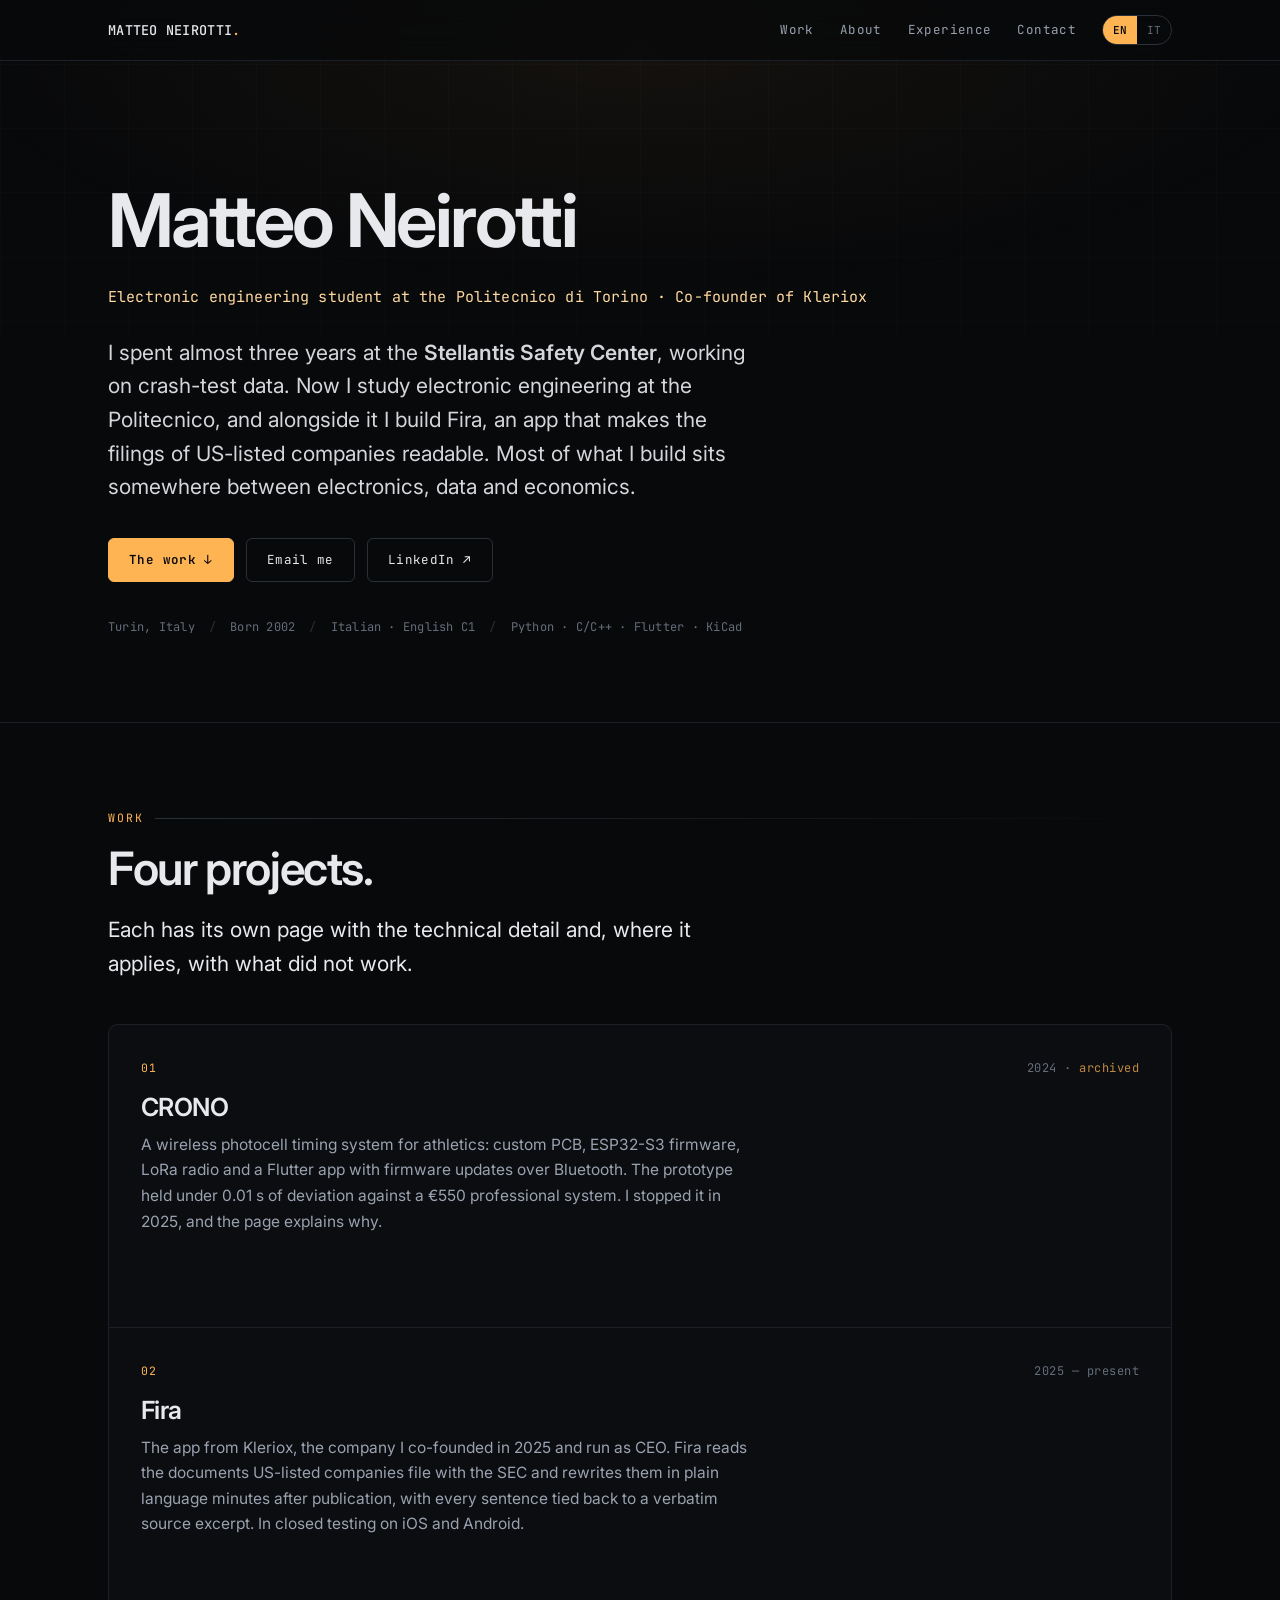
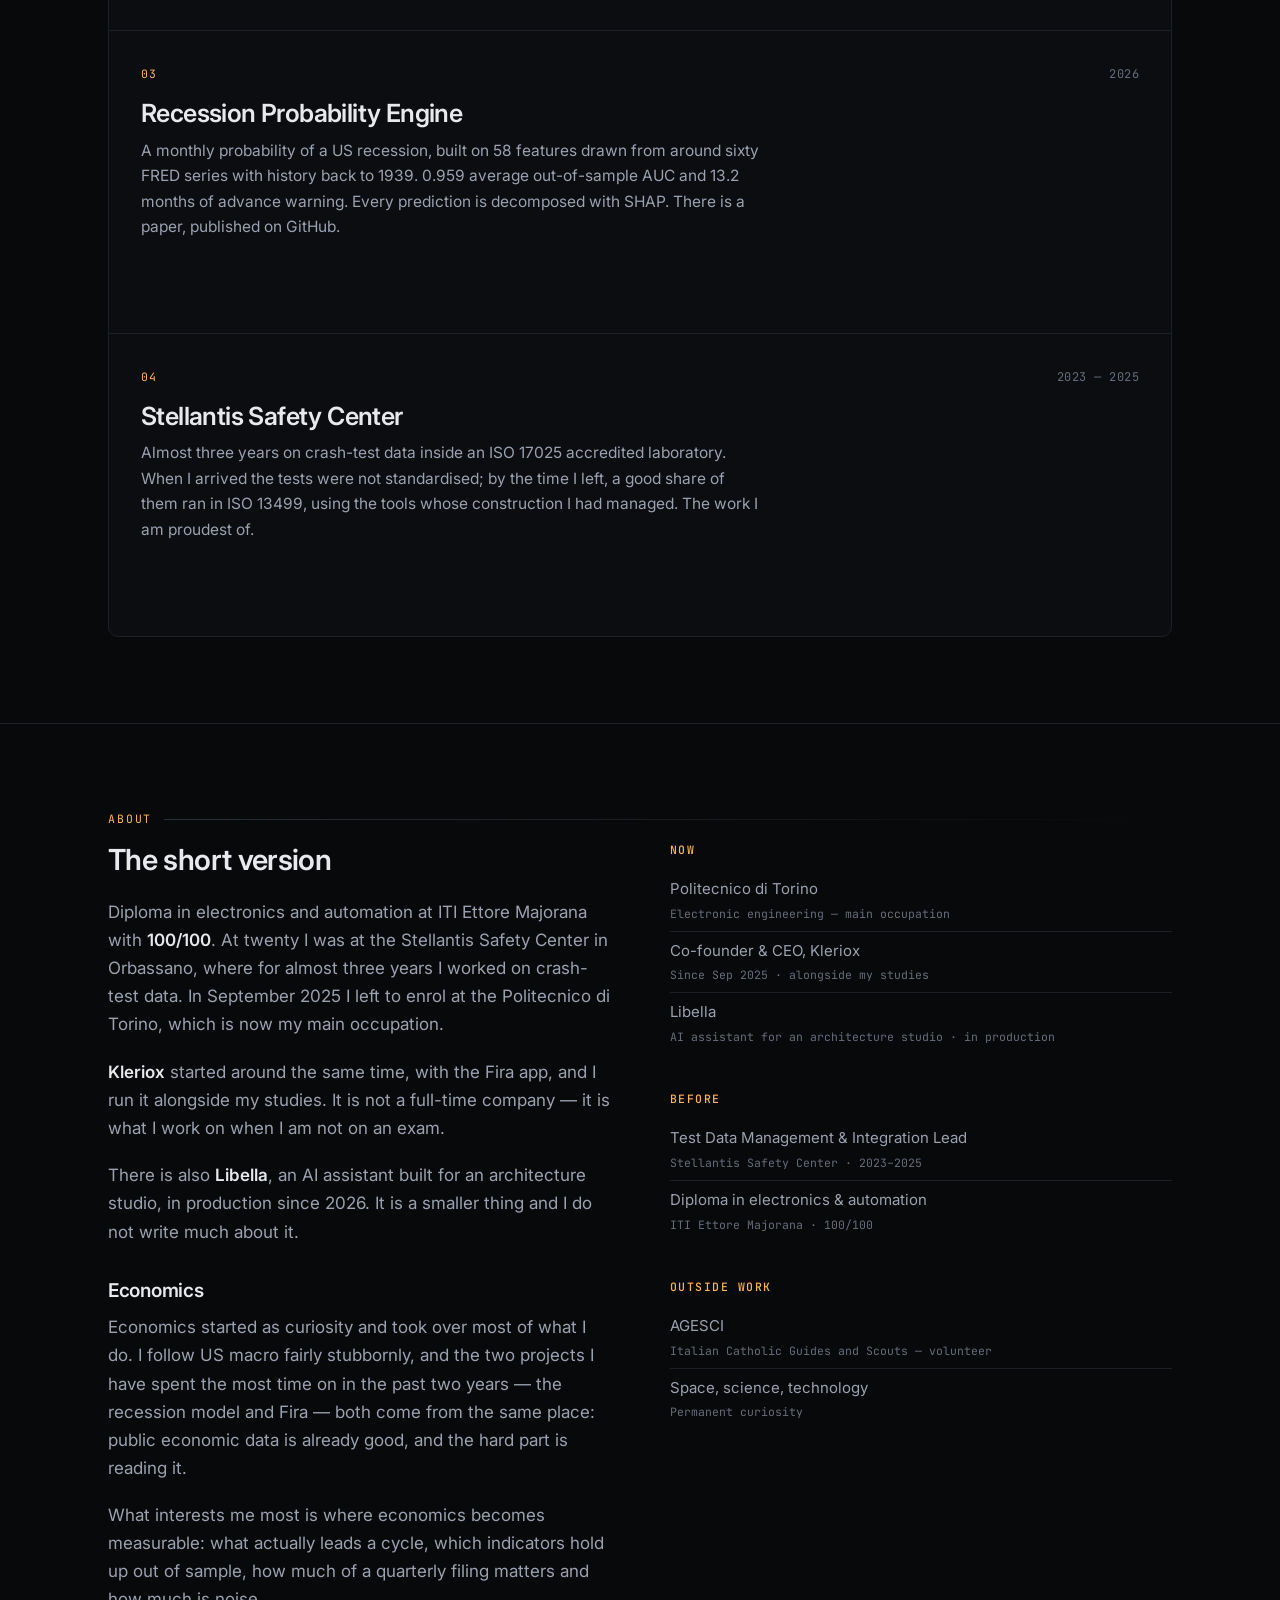
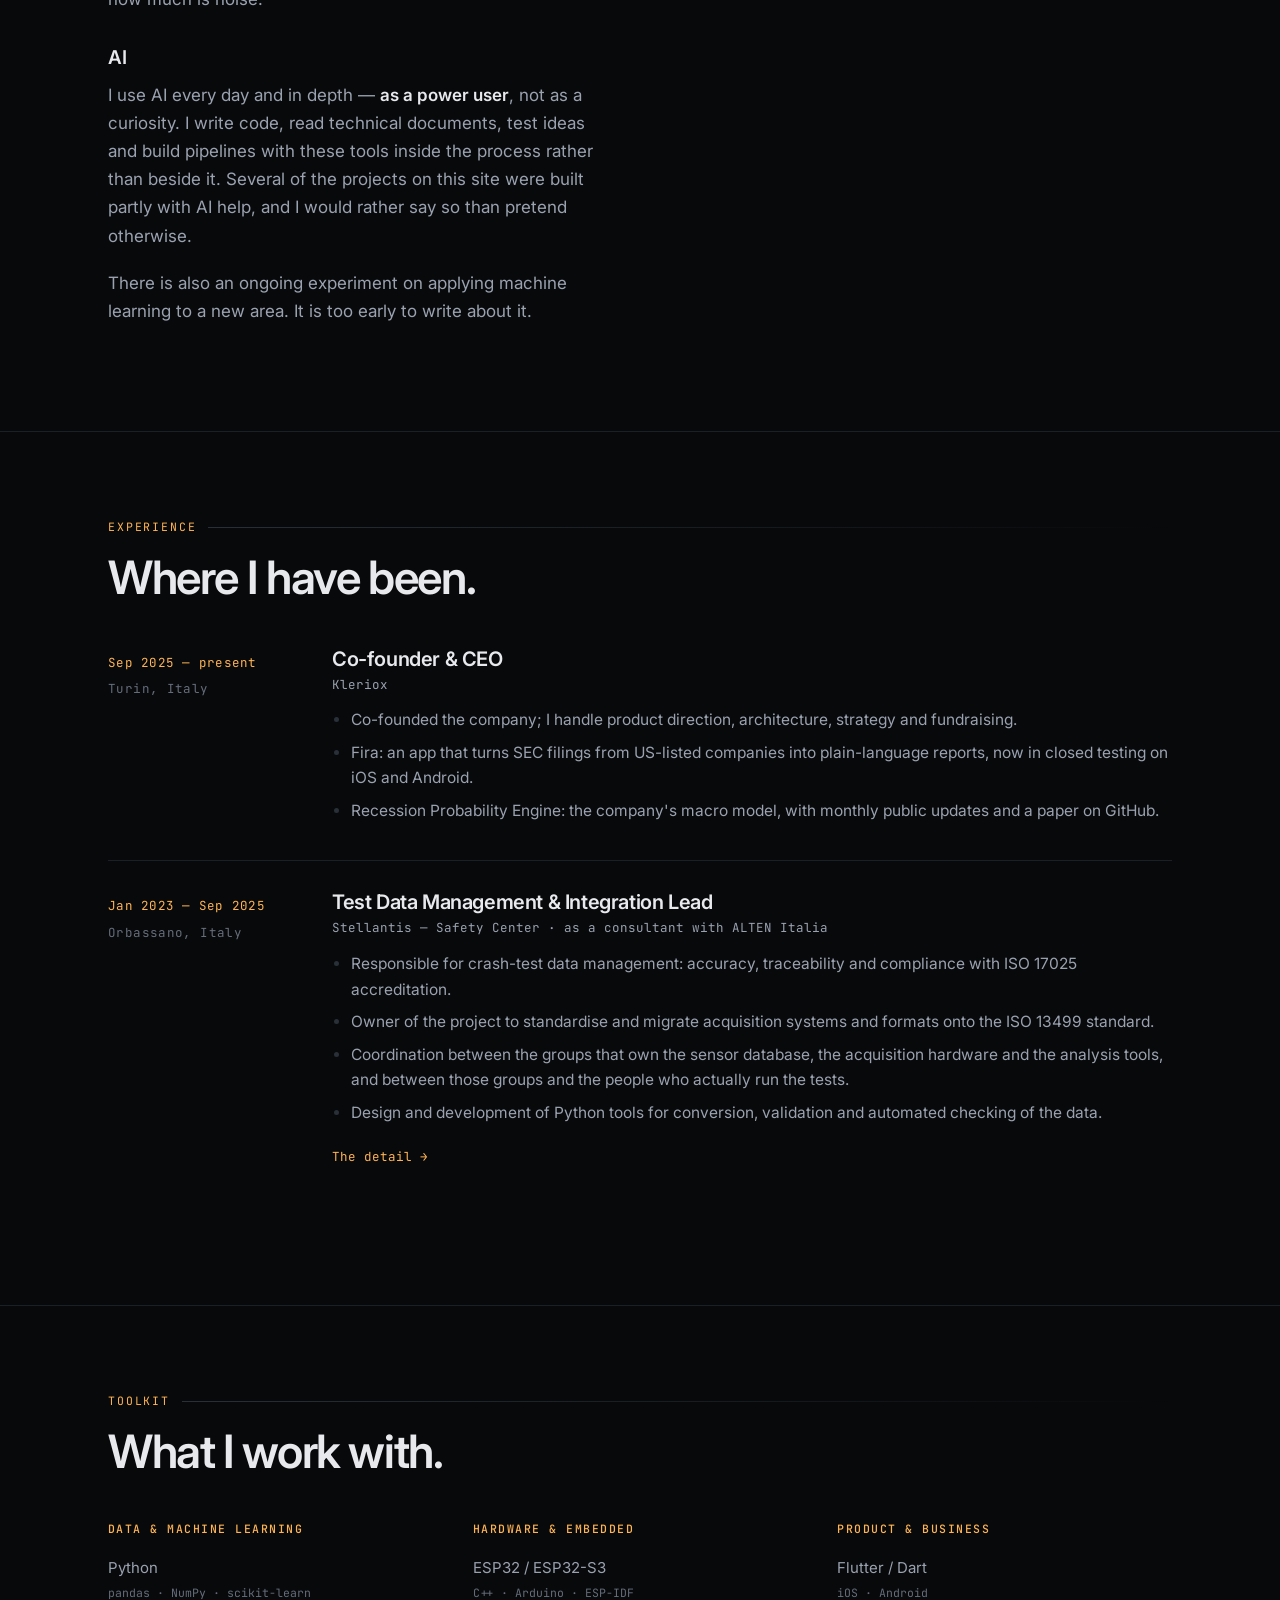
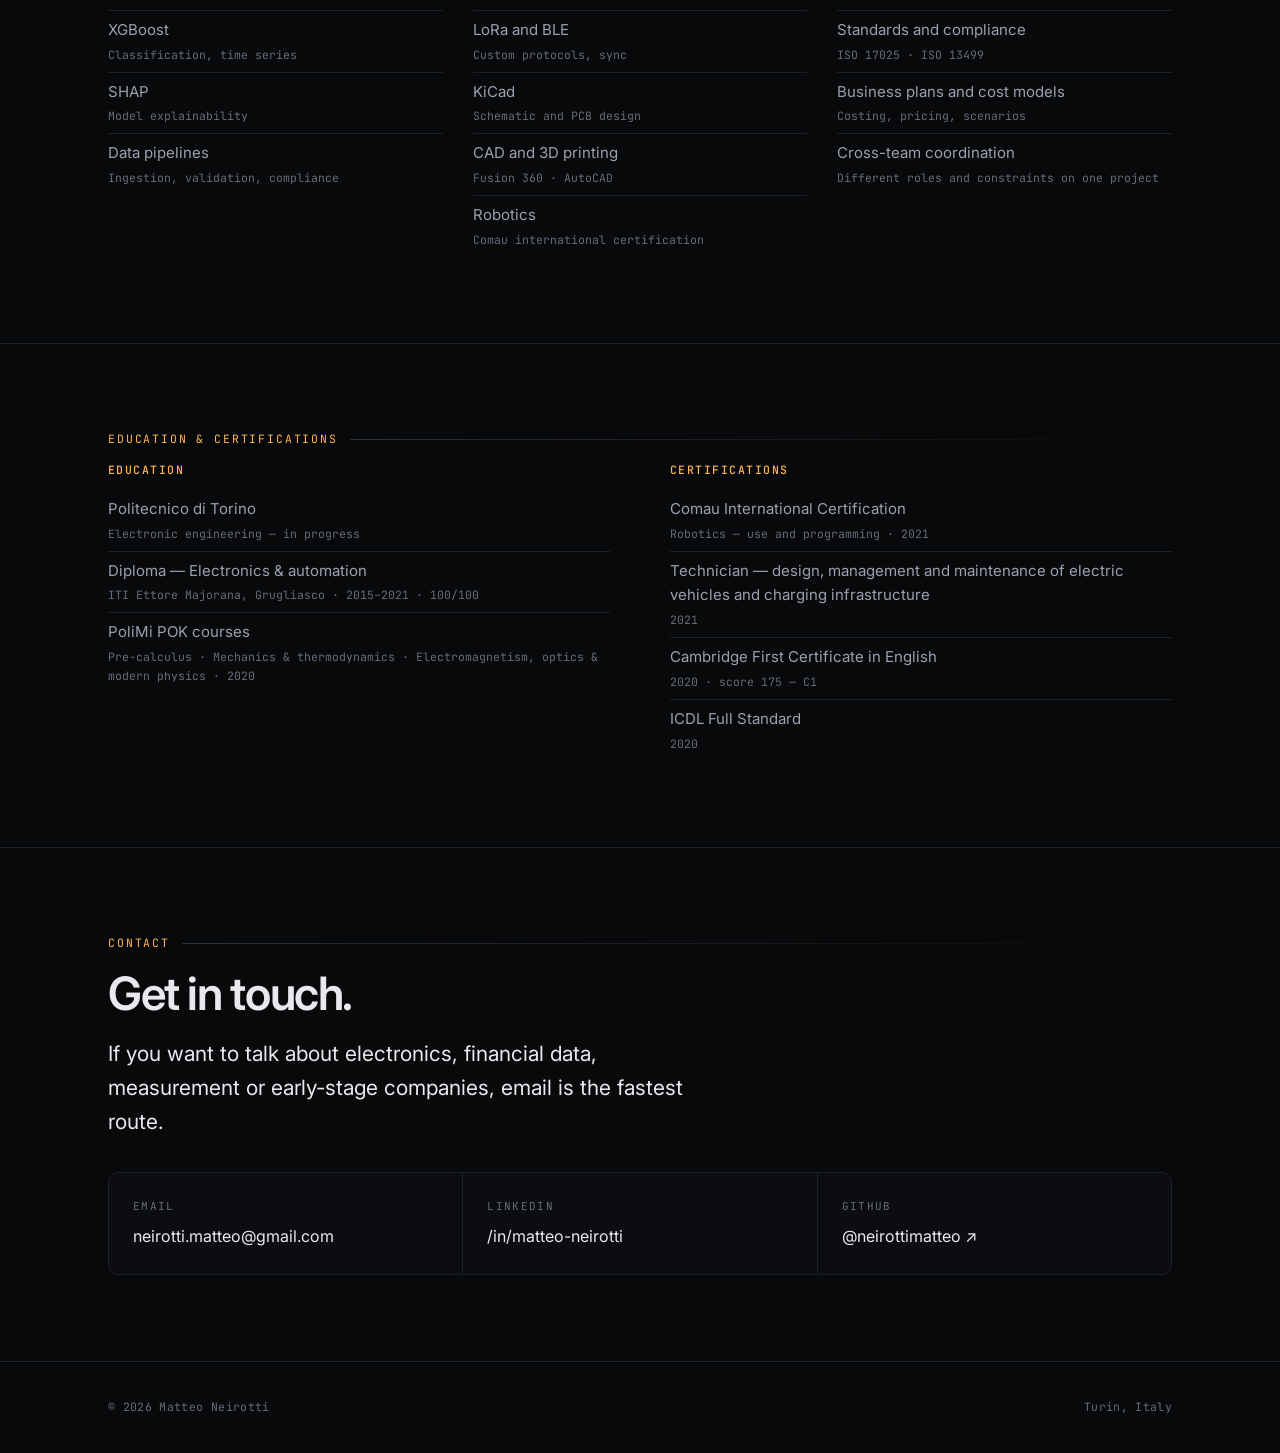
==== commit 0d0ba106: "Mention Libella on the homepage only; state AI help explicitly" ====
--- a/index.html
+++ b/index.html
@@ -166,6 +166,11 @@
           on an exam.
         </p>
 
+        <p data-it-html="C'è anche <strong>Libella</strong>, un assistente AI costruito per uno studio di architettura, in produzione dal 2026. È una cosa più piccola e non ne scrivo molto.">
+          There is also <strong>Libella</strong>, an AI assistant built for an architecture studio,
+          in production since 2026. It is a smaller thing and I do not write much about it.
+        </p>
+
         <h3 class="h-sm" style="margin:34px 0 12px" data-it="Economia">Economics</h3>
         <p data-it-html="L'economia è partita come curiosità e si è presa la maggior parte di quello che faccio. Seguo la macro americana con una certa ostinazione, e i due progetti su cui ho passato più tempo negli ultimi due anni — il modello di previsione delle recessioni e Fira — nascono entrambi da lì: dall'idea che i dati economici pubblici siano già buoni, e che il problema sia leggerli.">
           Economics started as curiosity and took over most of what I do. I follow US macro fairly
@@ -180,11 +185,11 @@
         </p>
 
         <h3 class="h-sm" style="margin:34px 0 12px" data-it="AI">AI</h3>
-        <p data-it-html="Uso l'intelligenza artificiale ogni giorno e a fondo — <strong>da power user</strong>, non come curiosità. Scrivo codice, leggo documenti tecnici, valuto ipotesi e costruisco pipeline con questi strumenti dentro al processo, non a lato. Buona parte dei progetti qui sotto esiste in questa forma perché li ho usati bene.">
+        <p data-it-html="Uso l'intelligenza artificiale ogni giorno e a fondo — <strong>da power user</strong>, non come curiosità. Scrivo codice, leggo documenti tecnici, valuto ipotesi e costruisco pipeline con questi strumenti dentro al processo, non a lato. Diversi progetti di questo sito sono stati costruiti in parte con l'aiuto dell'AI, e preferisco dirlo che far finta di no.">
           I use AI every day and in depth — <strong>as a power user</strong>, not as a curiosity. I
           write code, read technical documents, test ideas and build pipelines with these tools
-          inside the process rather than beside it. Most of the projects below exist in the shape
-          they do because I used them well.
+          inside the process rather than beside it. Several of the projects on this site were built
+          partly with AI help, and I would rather say so than pretend otherwise.
         </p>
         <p data-it="C'è anche un esperimento in corso su come applicare il machine learning a un'area nuova. È presto per scriverne.">
           There is also an ongoing experiment on applying machine learning to a new area. It is too
@@ -198,6 +203,7 @@
           <ul>
             <li data-it-html="Politecnico di Torino <span class='s'>Ingegneria elettronica — occupazione principale</span>">Politecnico di Torino <span class="s">Electronic engineering — main occupation</span></li>
             <li data-it-html="Co-founder &amp; CEO, Kleriox <span class='s'>Da settembre 2025 · accanto allo studio</span>">Co-founder &amp; CEO, Kleriox <span class="s">Since Sep 2025 · alongside my studies</span></li>
+            <li data-it-html="Libella <span class='s'>Assistente AI per uno studio di architettura · in produzione</span>">Libella <span class="s">AI assistant for an architecture studio · in production</span></li>
           </ul>
         </div>
         <div class="block" style="margin-bottom:38px">
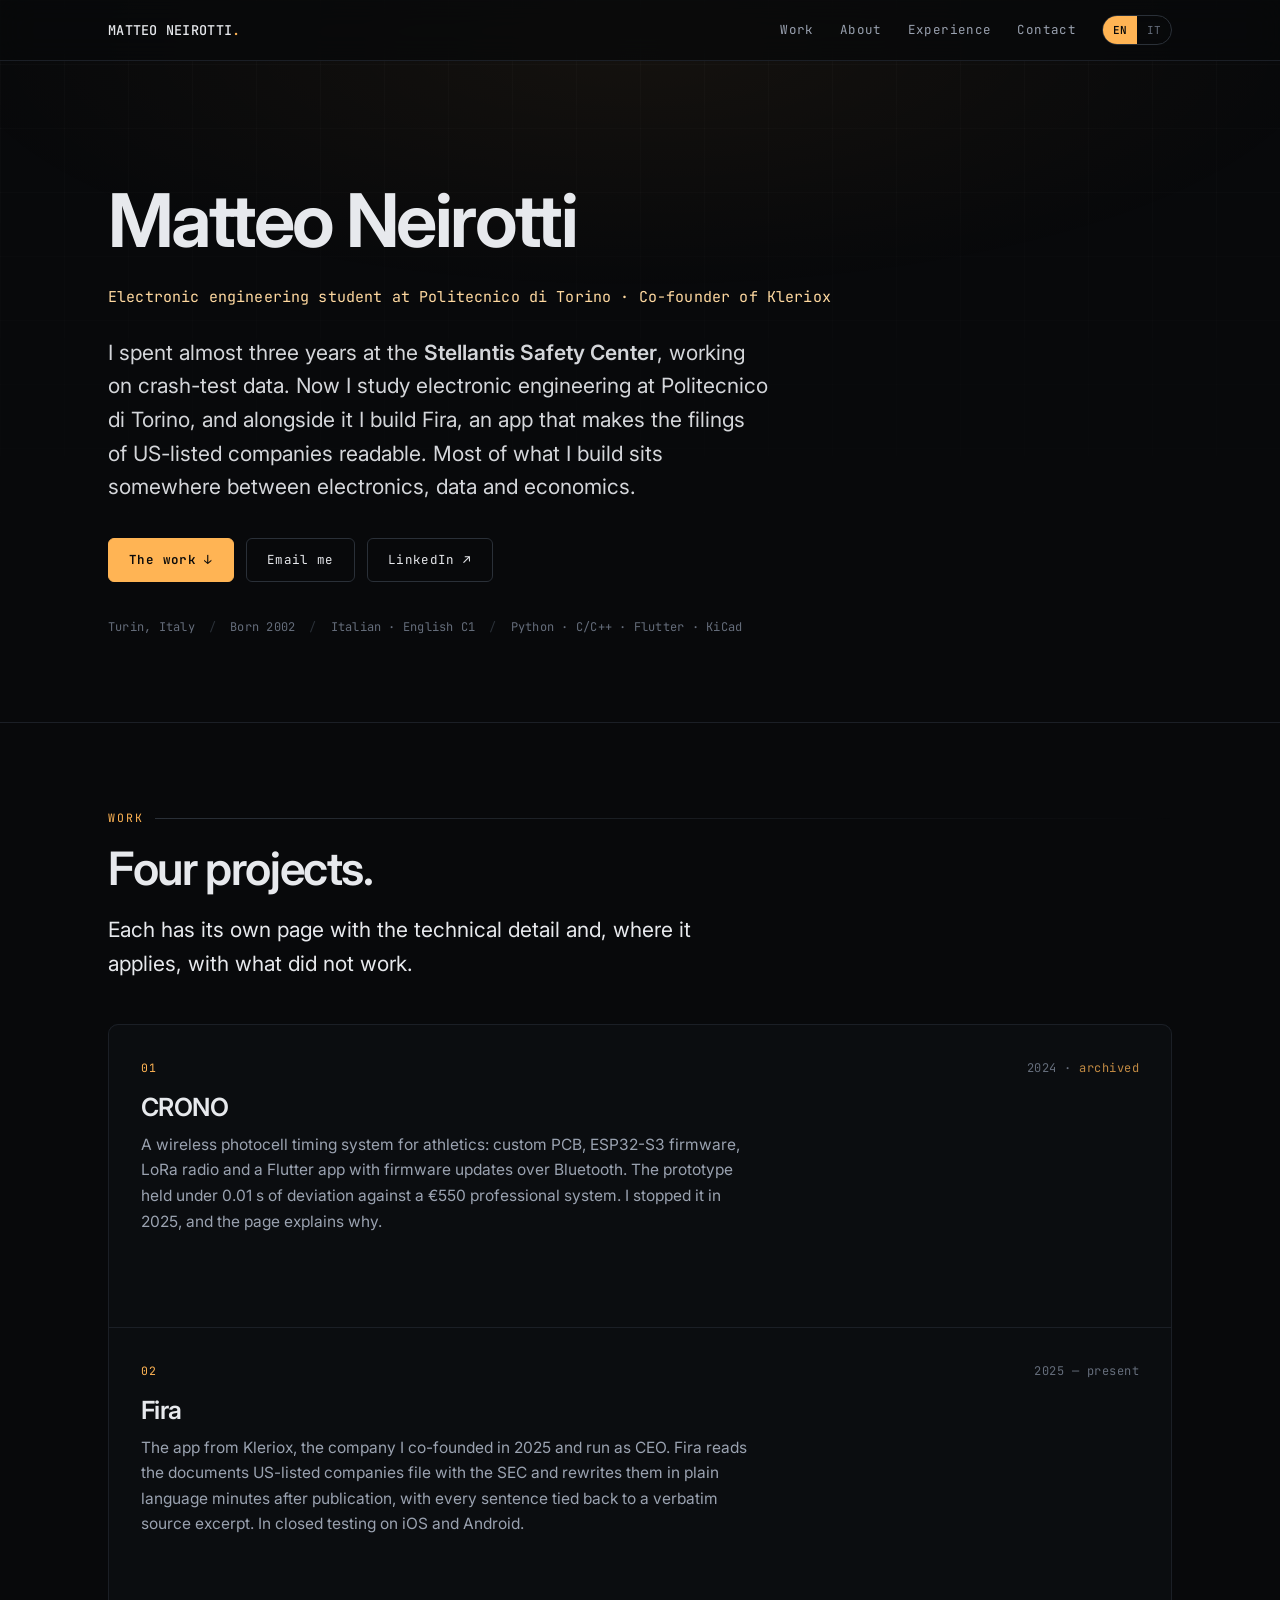
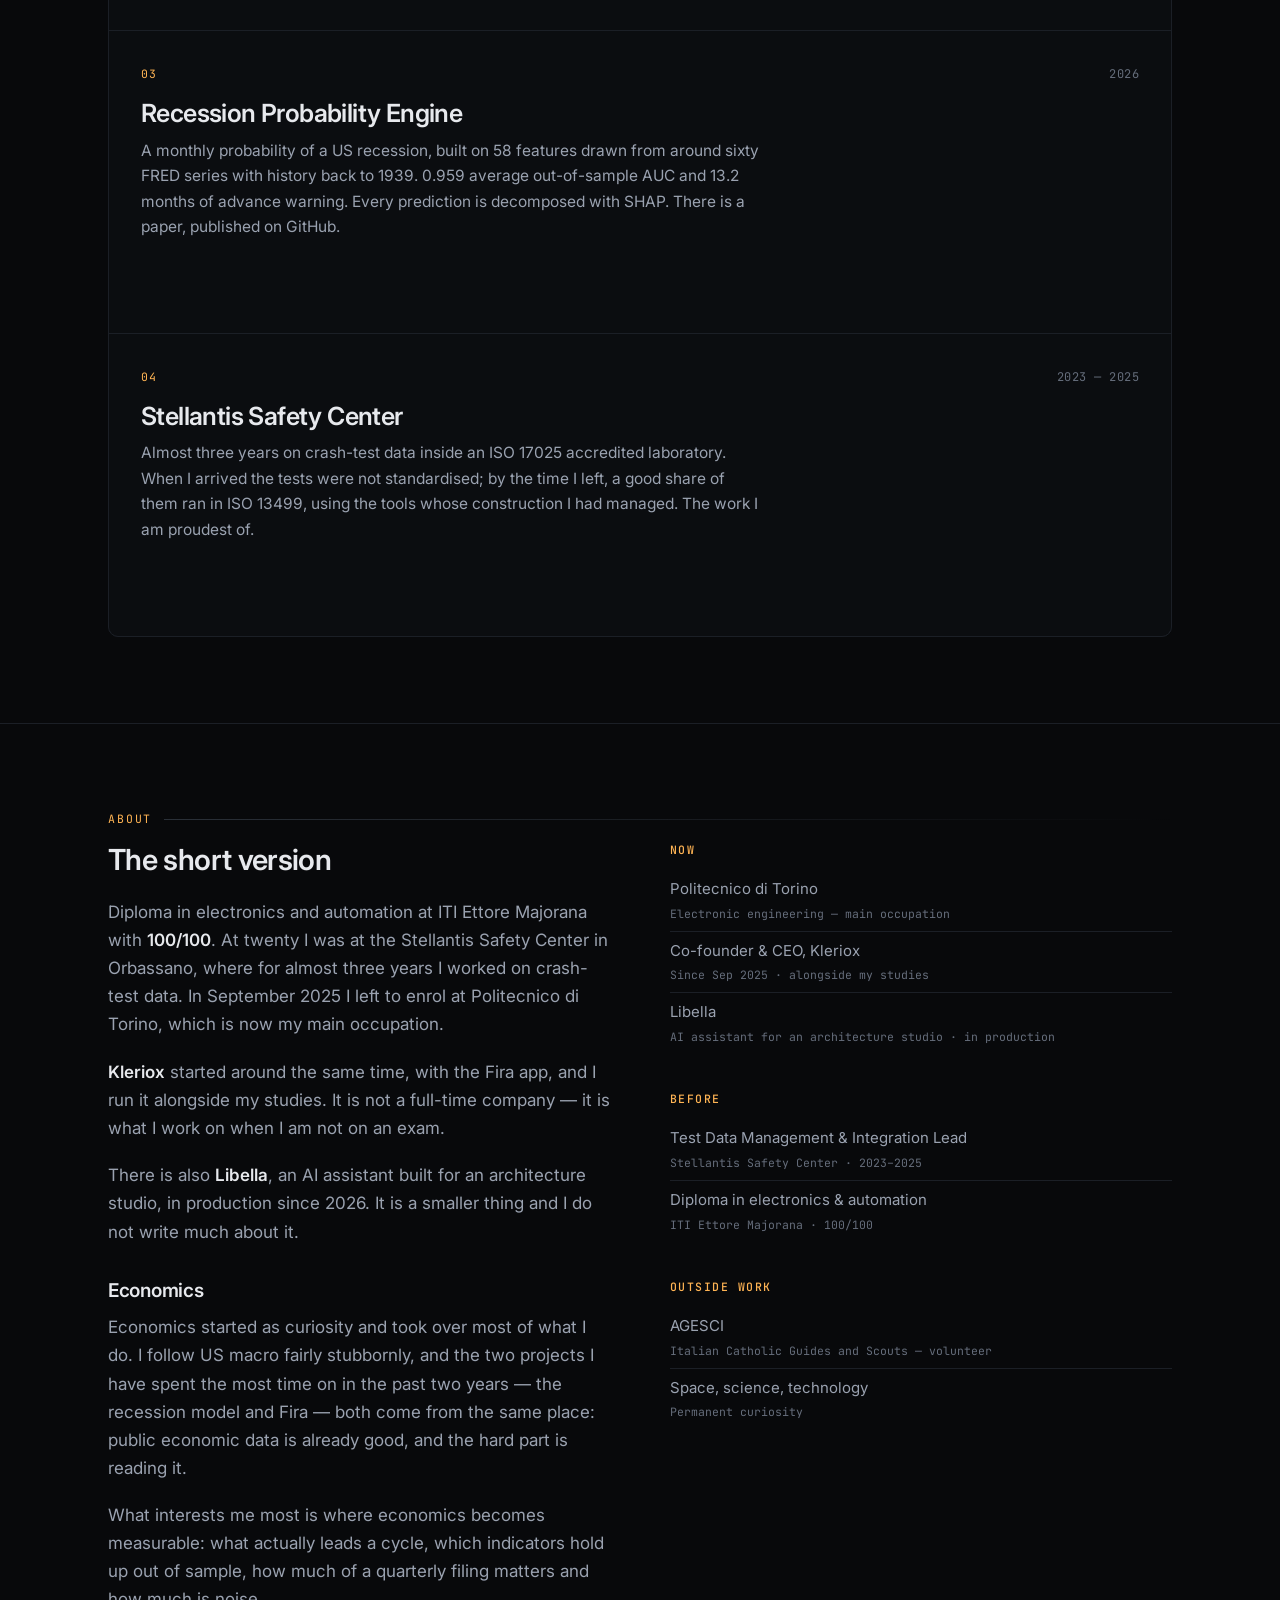
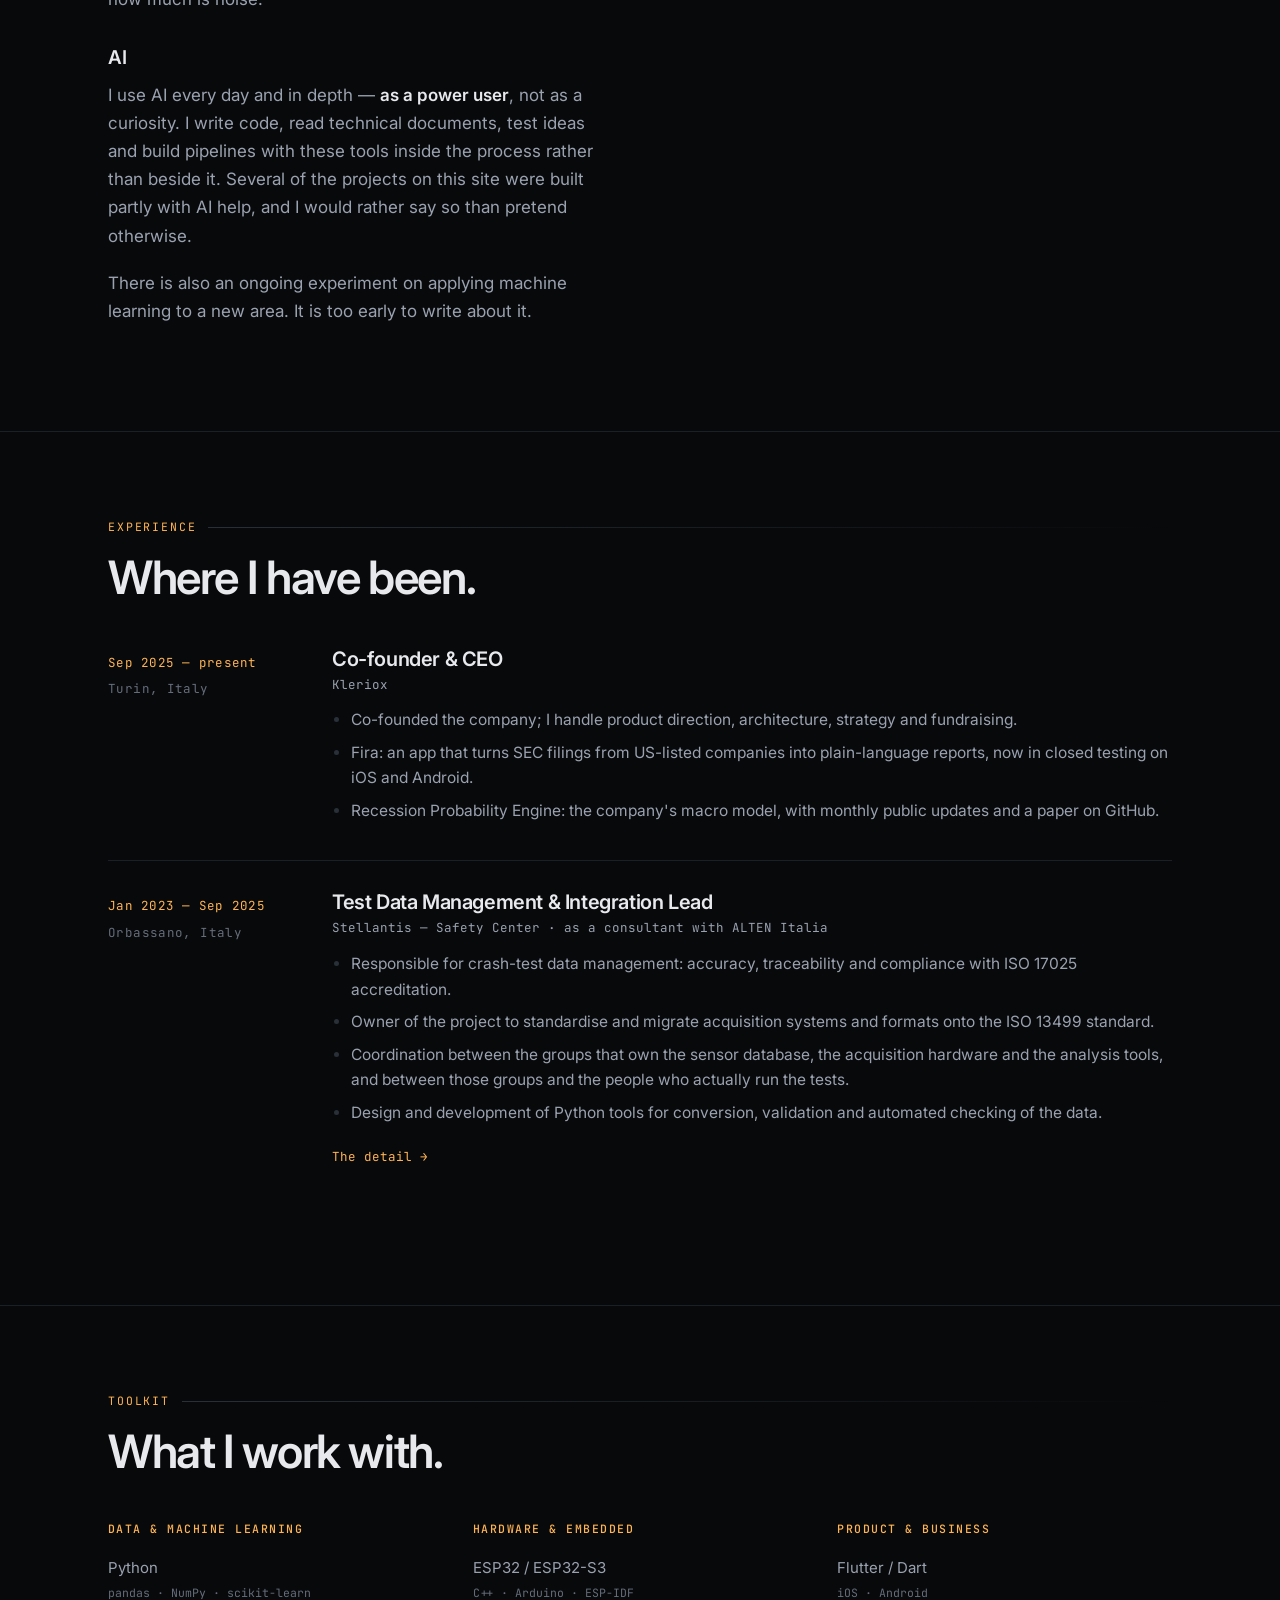
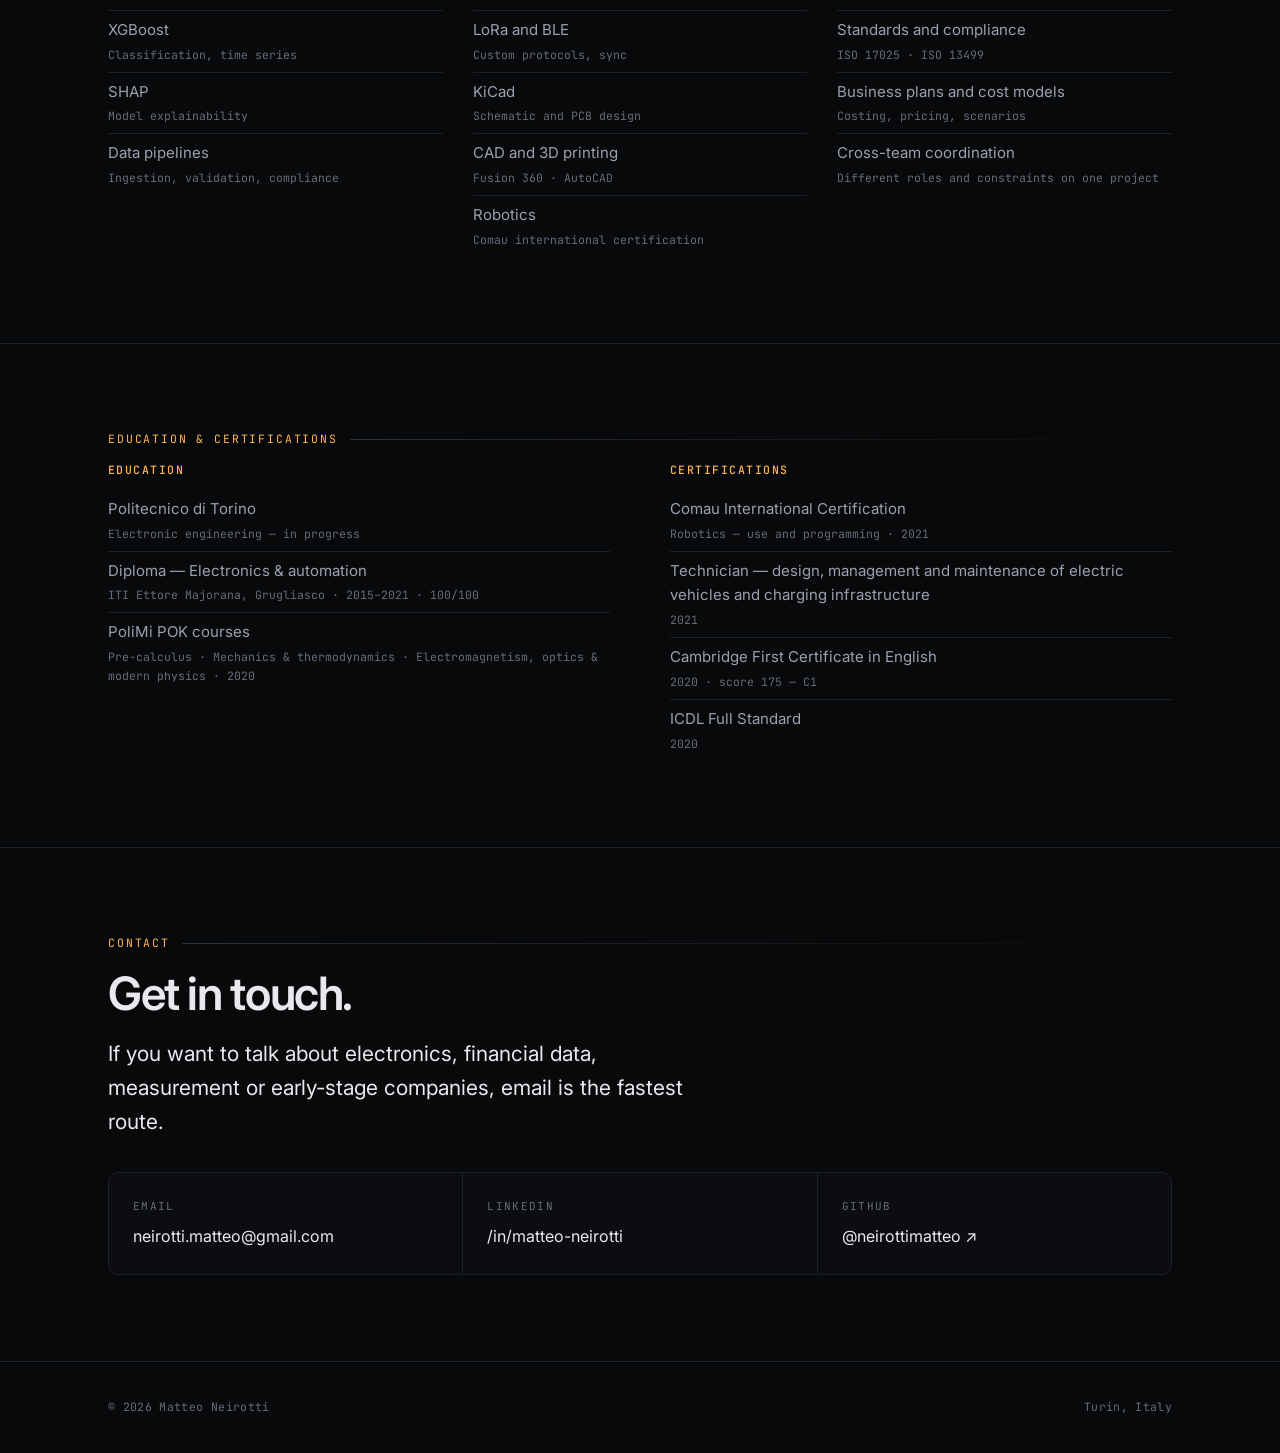
==== commit bba6c1aa: "Drop the article: at Politecnico di Torino" ====
--- a/index.html
+++ b/index.html
@@ -4,10 +4,10 @@
 <meta charset="utf-8">
 <meta name="viewport" content="width=device-width, initial-scale=1">
 <title>Matteo Neirotti</title>
-<meta name="description" content="Matteo Neirotti — electronic engineering student at the Politecnico di Torino, co-founder of Kleriox. Three years of crash-test data work at the Stellantis Safety Center, a wireless timing system, and a monthly US recession model.">
+<meta name="description" content="Matteo Neirotti — electronic engineering student at Politecnico di Torino, co-founder of Kleriox. Three years of crash-test data work at the Stellantis Safety Center, a wireless timing system, and a monthly US recession model.">
 <meta name="author" content="Matteo Neirotti">
 <meta property="og:title" content="Matteo Neirotti">
-<meta property="og:description" content="Electronics, data and economics. Student at the Politecnico di Torino, co-founder of Kleriox.">
+<meta property="og:description" content="Electronics, data and economics. Student at Politecnico di Torino, co-founder of Kleriox.">
 <meta property="og:type" content="website">
 <meta name="theme-color" content="#08090b">
 <link rel="preconnect" href="https://fonts.googleapis.com">
@@ -45,12 +45,12 @@
     <h1 class="h-xl">Matteo&nbsp;Neirotti</h1>
 
     <p class="role" data-it="Studente di ingegneria elettronica al Politecnico di Torino · Co-founder di Kleriox">
-      Electronic engineering student at the Politecnico di Torino · Co-founder of Kleriox
+      Electronic engineering student at Politecnico di Torino · Co-founder of Kleriox
     </p>
 
     <p class="lead" data-it-html="Ho passato quasi tre anni al <strong>Centro Sicurezza Stellantis</strong>, occupandomi dei dati dei crash test. Adesso studio ingegneria elettronica al Politecnico, e accanto all'università porto avanti Fira, un'app che rende leggibili i bilanci delle società quotate americane. Quasi tutto quello che costruisco sta fra elettronica, dati ed economia.">
       I spent almost three years at the <strong>Stellantis Safety Center</strong>, working on
-      crash-test data. Now I study electronic engineering at the Politecnico, and alongside it I
+      crash-test data. Now I study electronic engineering at Politecnico di Torino, and alongside it I
       build Fira, an app that makes the filings of US-listed companies readable. Most of what I
       build sits somewhere between electronics, data and economics.
     </p>
@@ -156,7 +156,7 @@
         <p data-it-html="Diploma in elettronica e automazione all'ITI Ettore Majorana con <strong>100/100</strong>. A vent'anni ero al Centro Sicurezza di Stellantis a Orbassano, dove per quasi tre anni mi sono occupato dei dati dei crash test. Nel settembre 2025 ho lasciato per iscrivermi al Politecnico di Torino, che oggi è la mia occupazione principale.">
           Diploma in electronics and automation at ITI Ettore Majorana with <strong>100/100</strong>.
           At twenty I was at the Stellantis Safety Center in Orbassano, where for almost three
-          years I worked on crash-test data. In September 2025 I left to enrol at the Politecnico
+          years I worked on crash-test data. In September 2025 I left to enrol at Politecnico
           di Torino, which is now my main occupation.
         </p>
 
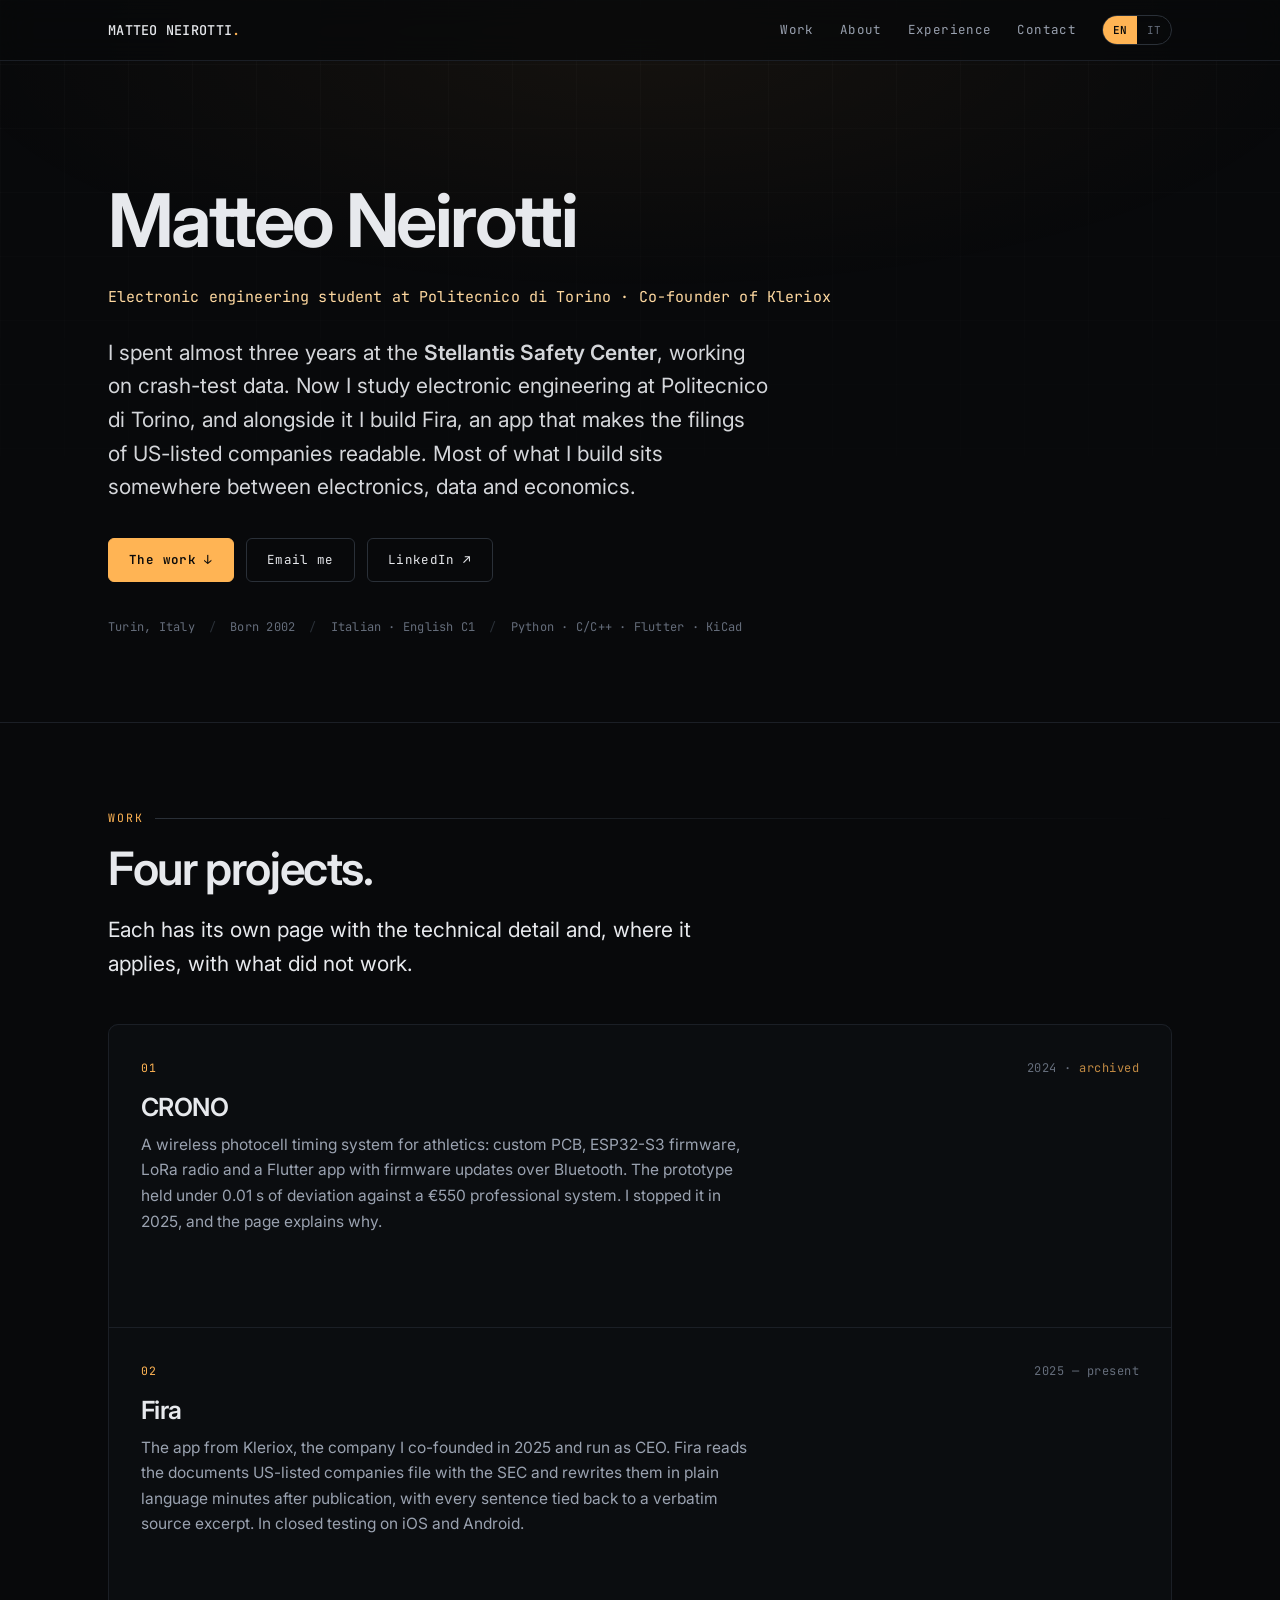
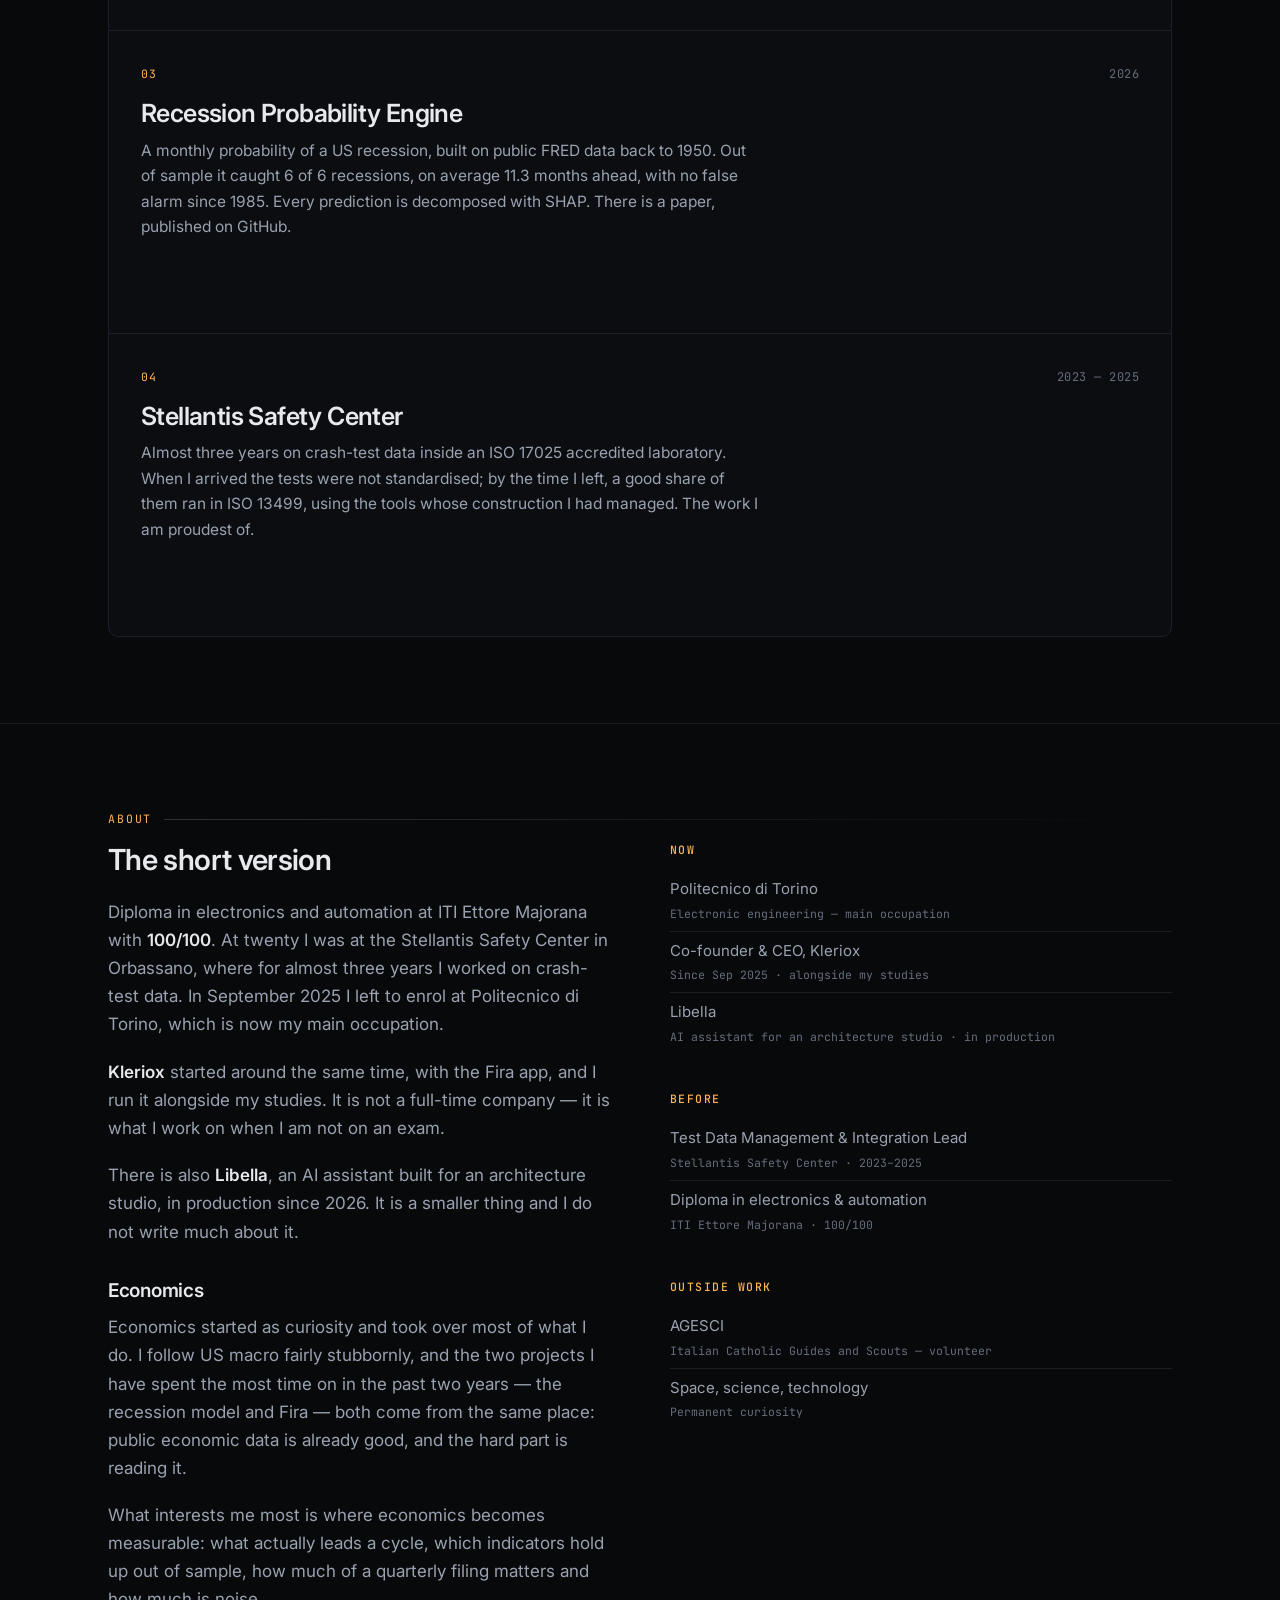
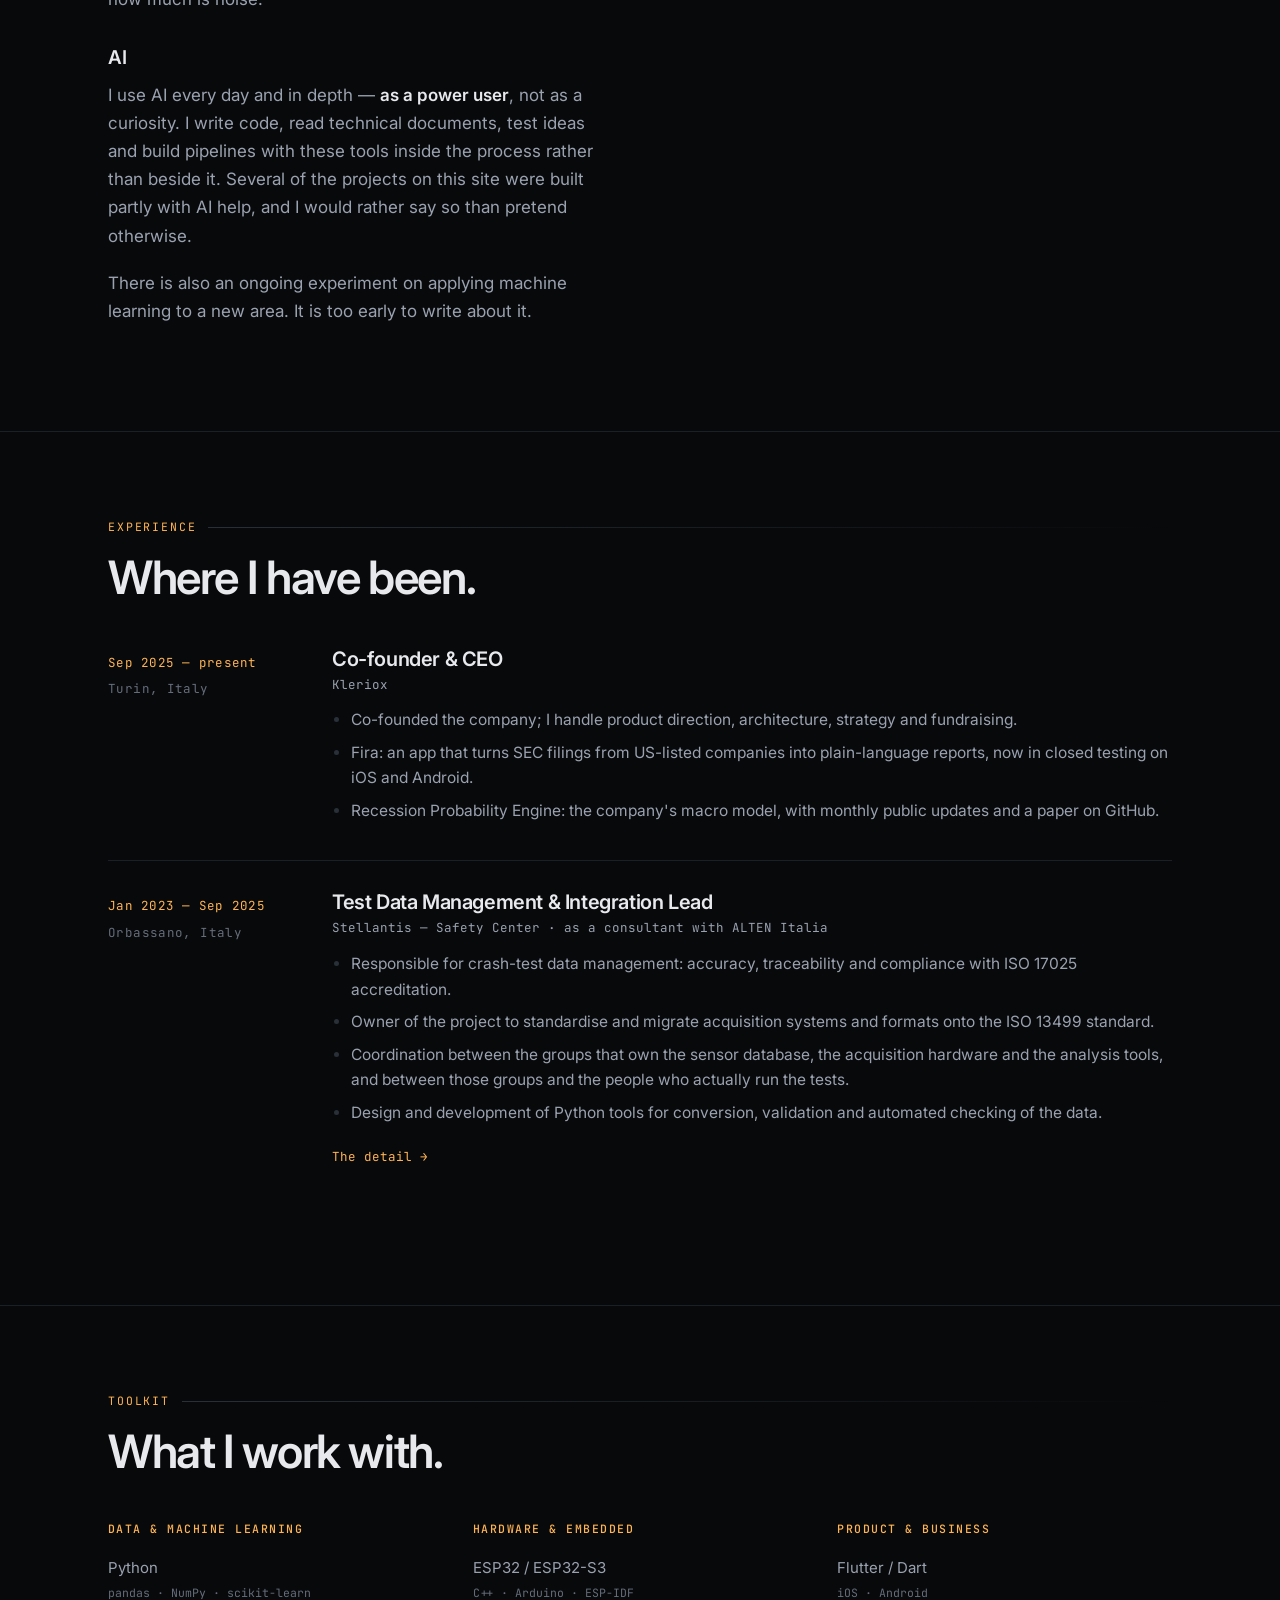
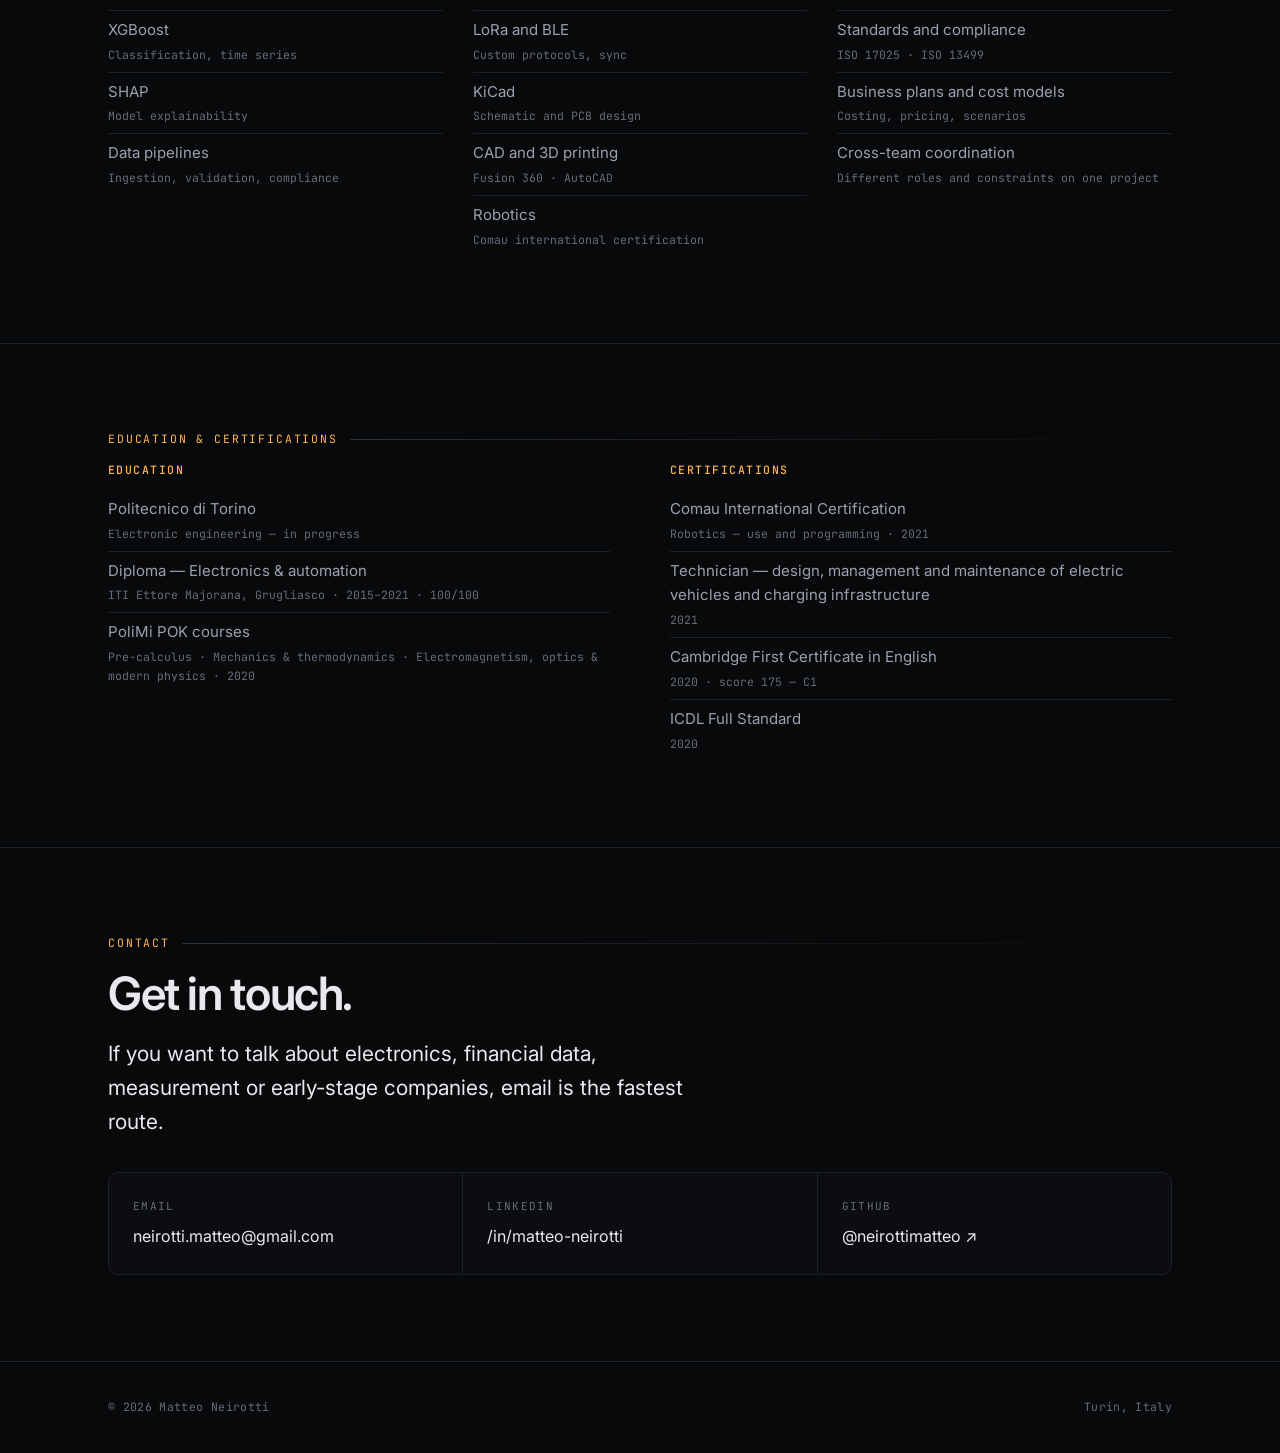
==== commit c899427b: "Recession Probability Engine: results, not the recipe The model's method is now a trade secret (Kler" ====
--- a/index.html
+++ b/index.html
@@ -118,11 +118,11 @@
           <span class="card-year">2026</span>
         </div>
         <h3 data-it="Recession Probability Engine">Recession Probability Engine</h3>
-        <p data-it="Una probabilità mensile di recessione negli Stati Uniti, costruita su 58 feature ricavate da una sessantina di serie FRED con storia fino al 1939. AUC medio 0,959 fuori campione e 13,2 mesi di preavviso. Ogni previsione viene scomposta con SHAP. C'è anche un paper, pubblicato su GitHub.">
-          A monthly probability of a US recession, built on 58 features drawn from around sixty
-          FRED series with history back to 1939. 0.959 average out-of-sample AUC and 13.2 months
-          of advance warning. Every prediction is decomposed with SHAP. There is a paper, published
-          on GitHub.
+        <p data-it="Una probabilità mensile di recessione negli Stati Uniti, costruita sui dati pubblici FRED dal 1950. Fuori campione ha individuato 6 recessioni su 6, in media 11,3 mesi prima, senza falsi allarmi dal 1985. Ogni previsione viene scomposta con SHAP. C'è anche un paper, pubblicato su GitHub.">
+          A monthly probability of a US recession, built on public FRED data back to 1950. Out of
+          sample it caught 6 of 6 recessions, on average 11.3 months ahead, with no false alarm
+          since 1985. Every prediction is decomposed with SHAP. There is a paper, published on
+          GitHub.
         </p>
         <span class="go" data-it="Apri →">Open →</span>
       </a>
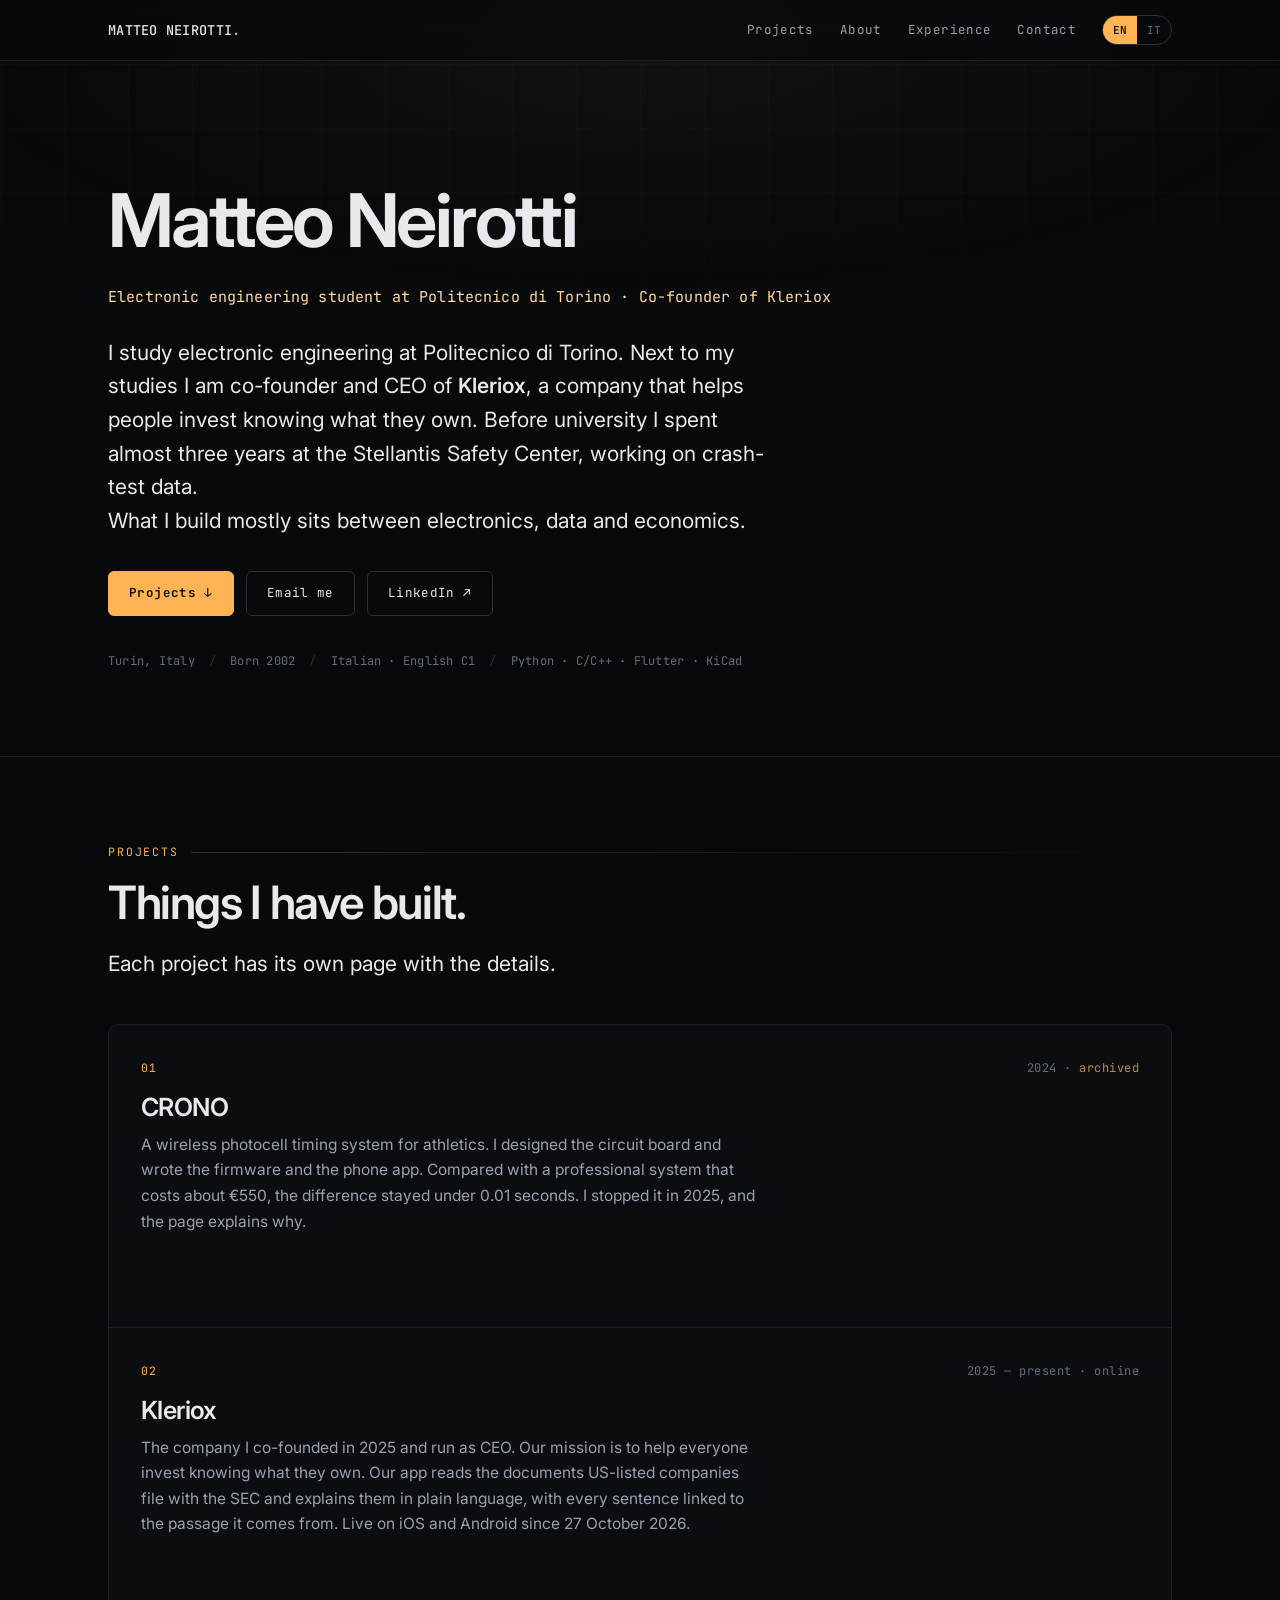
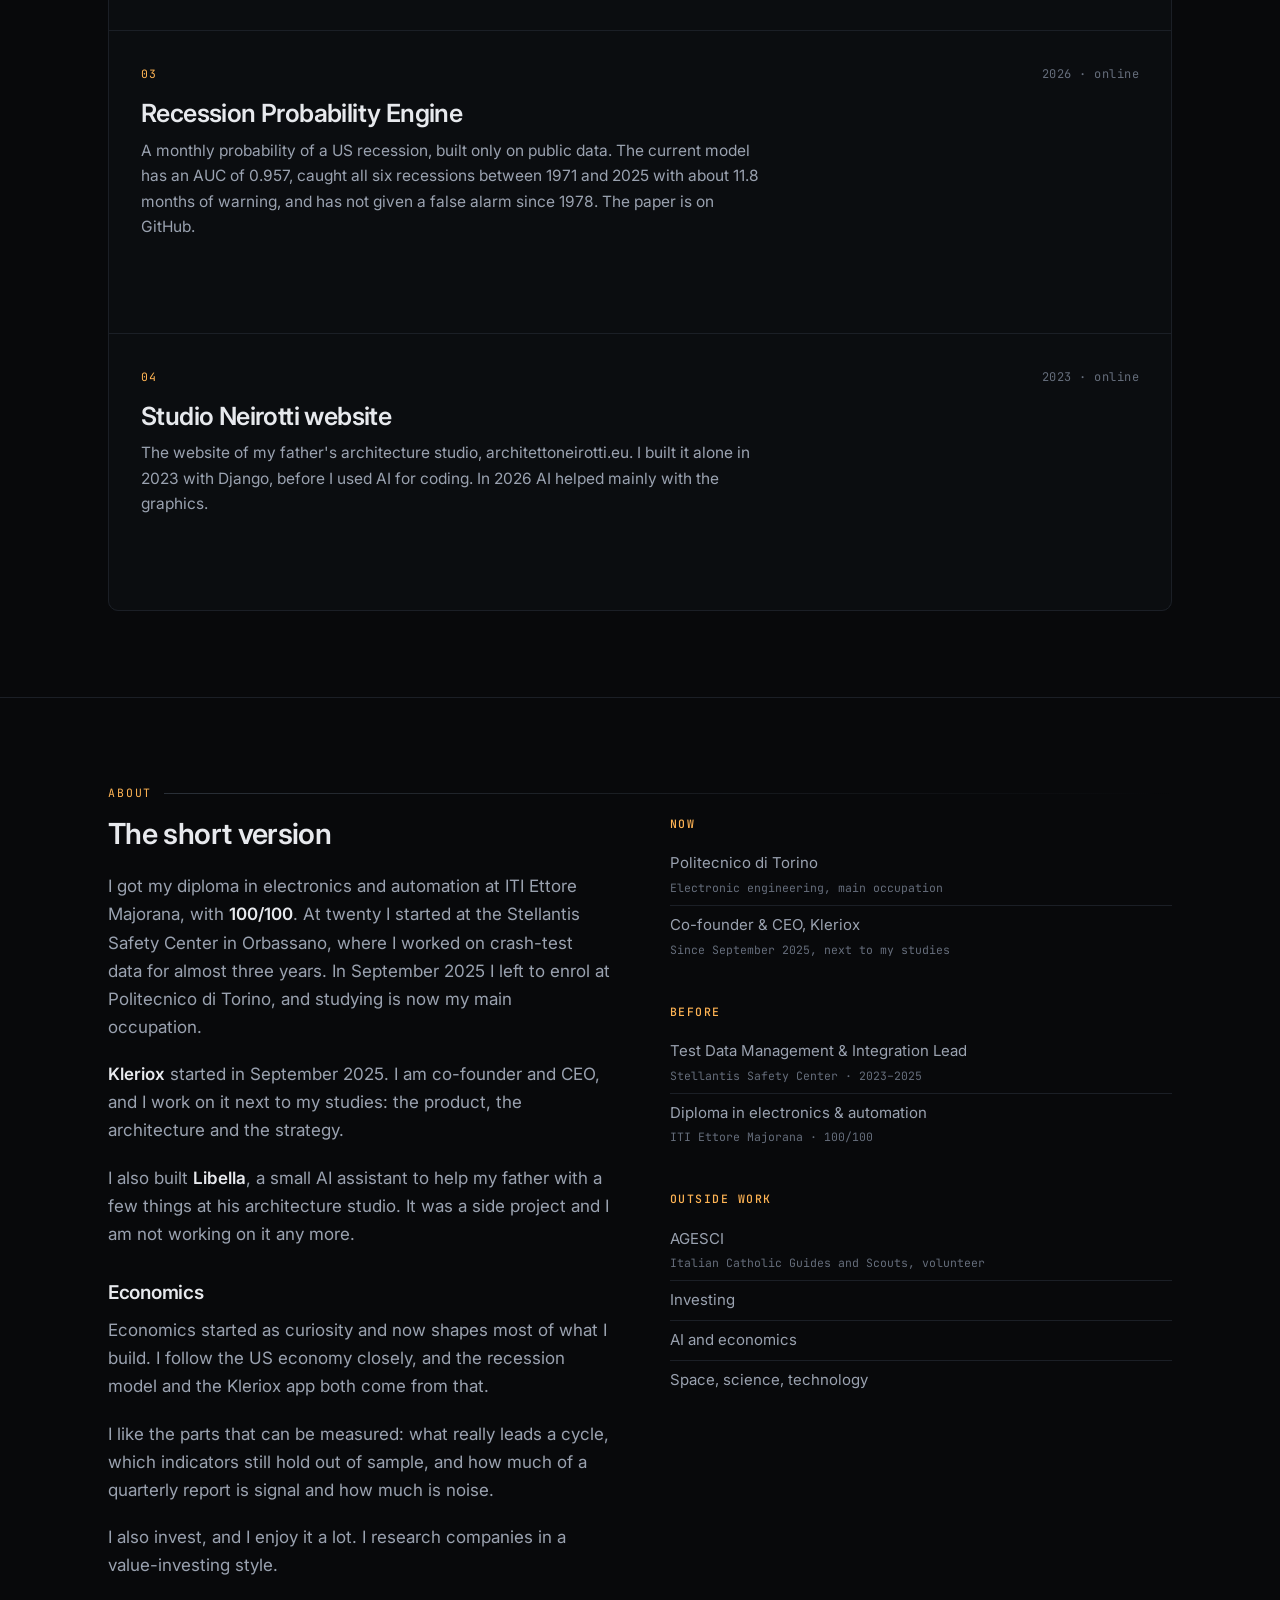
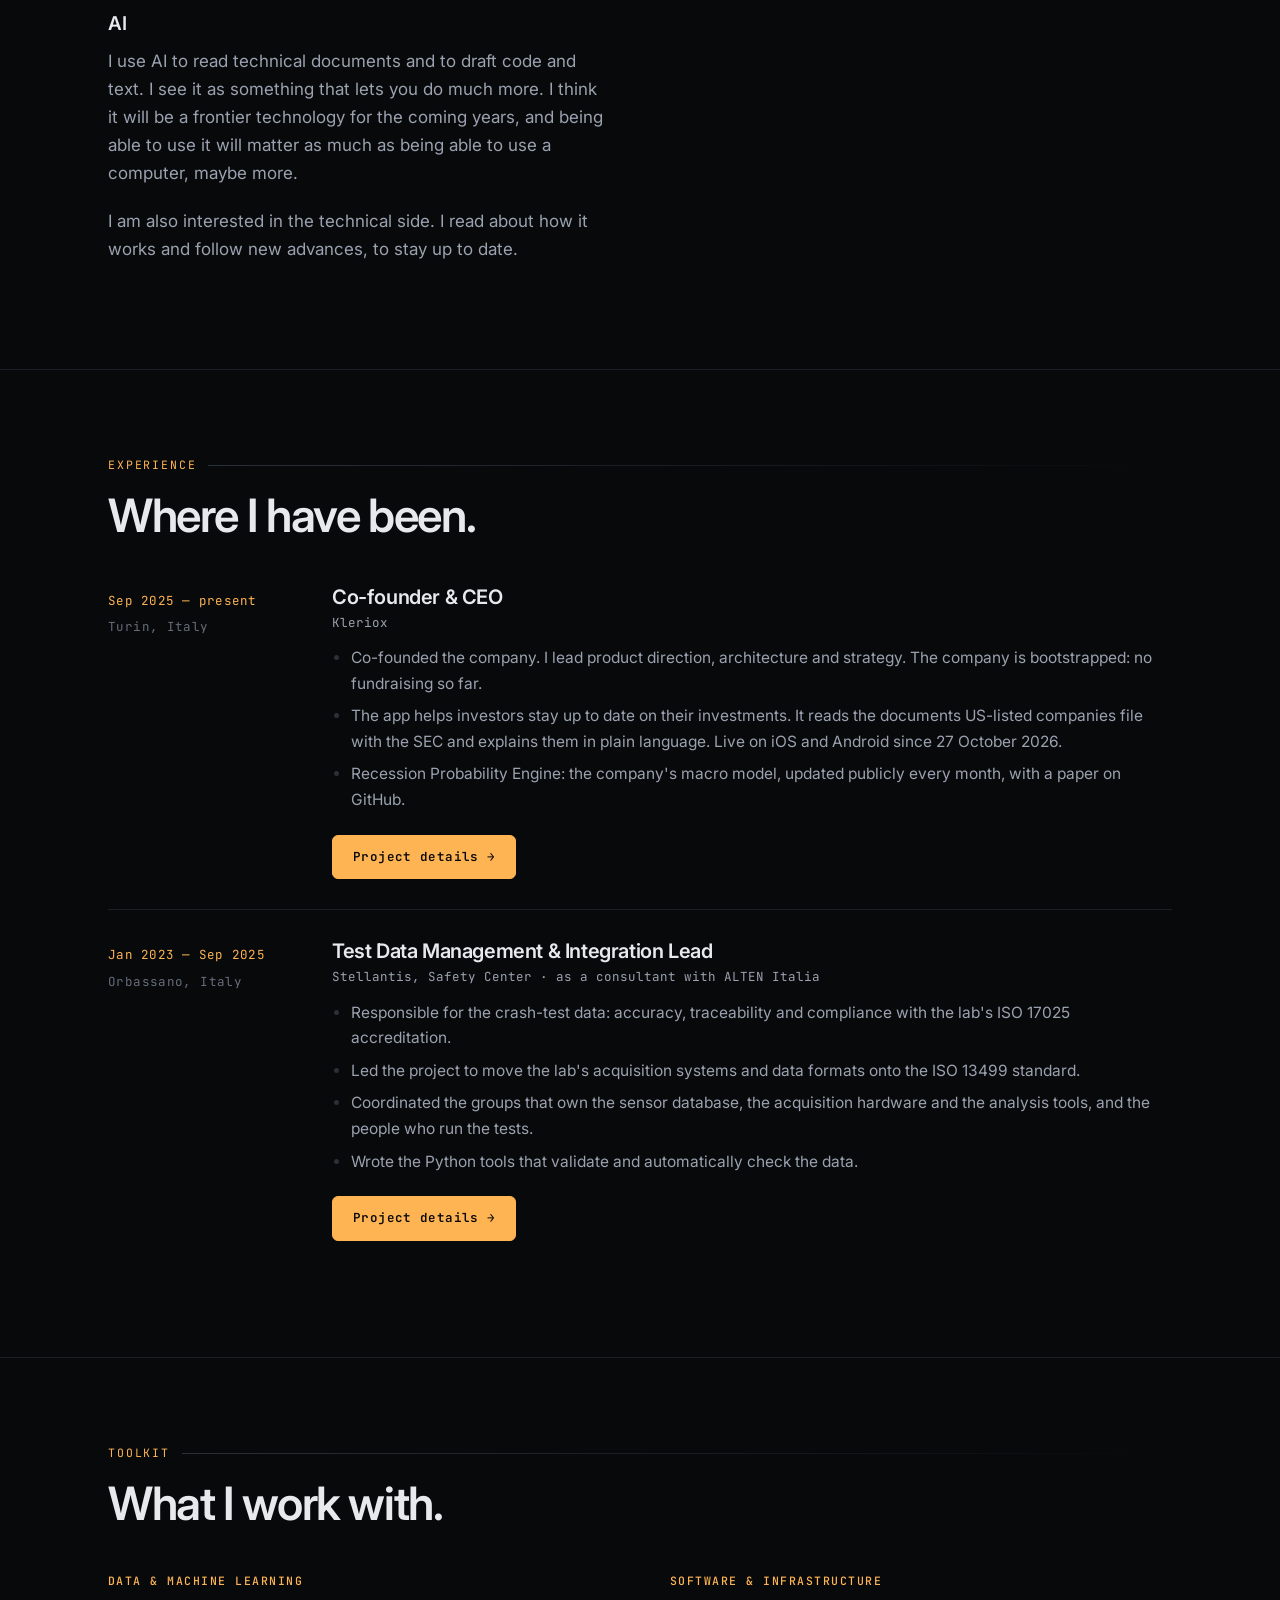
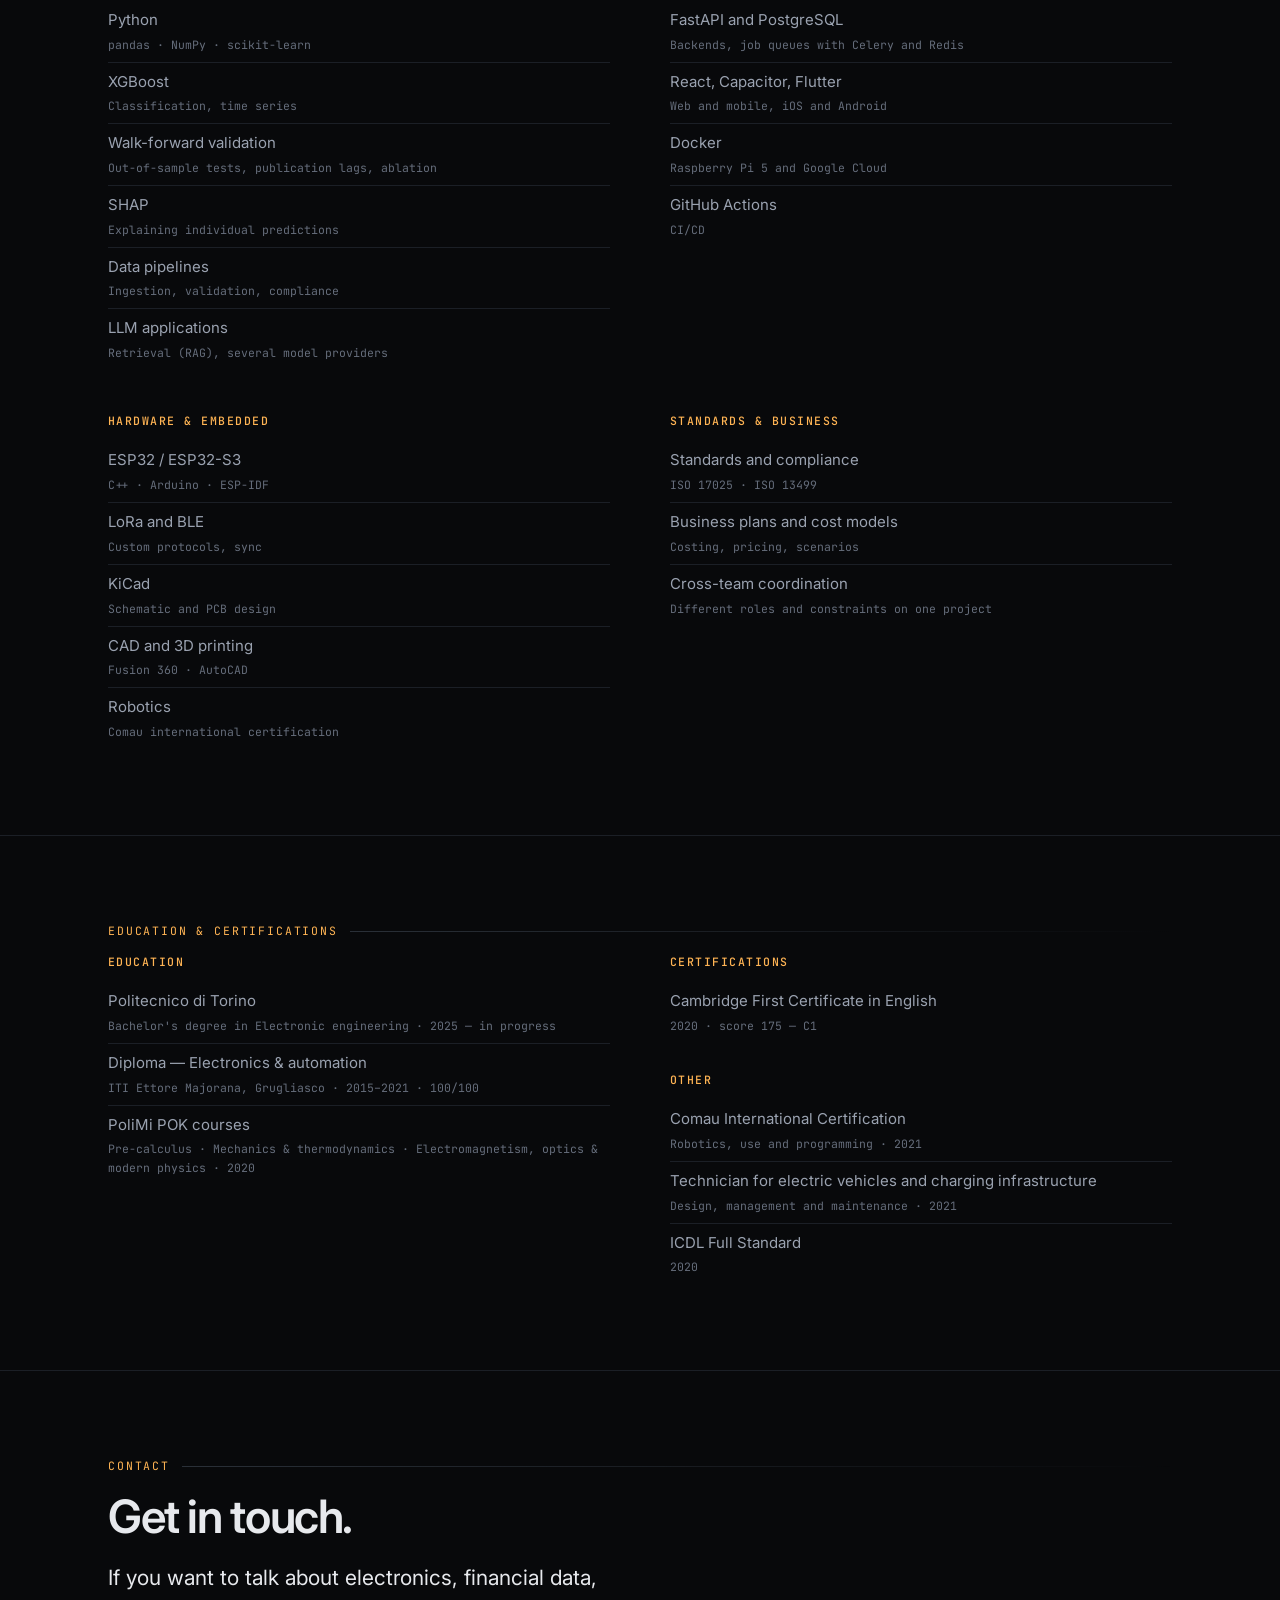
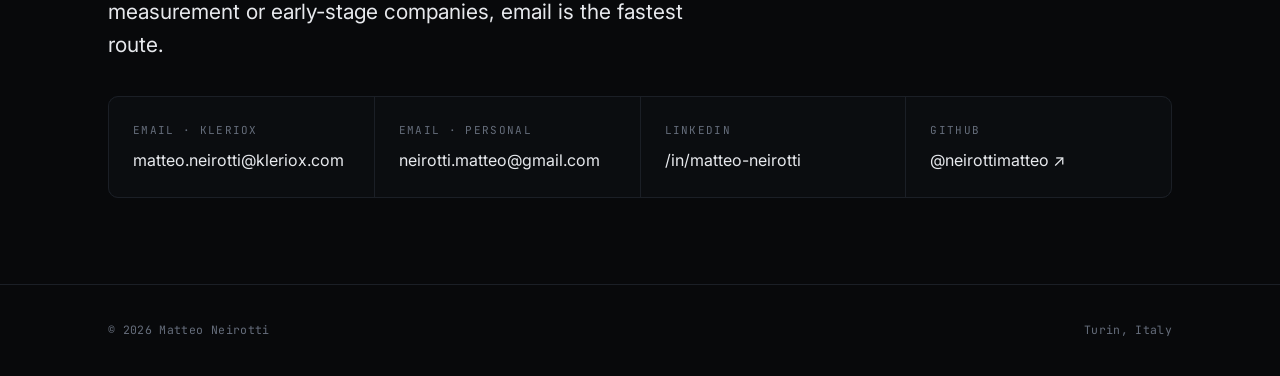
==== commit c213b42c: "Rewrite pages in a plainer voice, add Studio Neirotti, CRONO photos, motion - Homepage: hero, About " ====
--- a/index.html
+++ b/index.html
@@ -23,7 +23,7 @@
     <a class="brand" href="index.html">MATTEO NEIROTTI<span class="dot">.</span></a>
     <nav class="site-nav">
       <div class="nav-hide">
-        <a href="#work"       data-it="Progetti">Work</a>
+        <a href="#projects"   data-it="Progetti">Projects</a>
         <a href="#about"      data-it="Chi sono">About</a>
         <a href="#experience" data-it="Esperienza">Experience</a>
         <a href="#contact"    data-it="Contatti">Contact</a>
@@ -48,15 +48,15 @@
       Electronic engineering student at Politecnico di Torino · Co-founder of Kleriox
     </p>
 
-    <p class="lead" data-it-html="Ho passato quasi tre anni al <strong>Centro Sicurezza Stellantis</strong>, occupandomi dei dati dei crash test. Adesso studio ingegneria elettronica al Politecnico, e accanto all'università porto avanti Fira, un'app che rende leggibili i bilanci delle società quotate americane. Quasi tutto quello che costruisco sta fra elettronica, dati ed economia.">
-      I spent almost three years at the <strong>Stellantis Safety Center</strong>, working on
-      crash-test data. Now I study electronic engineering at Politecnico di Torino, and alongside it I
-      build Fira, an app that makes the filings of US-listed companies readable. Most of what I
-      build sits somewhere between electronics, data and economics.
+    <p class="lead" data-it-html="Studio ingegneria elettronica al Politecnico di Torino. Accanto allo studio sono co-founder e CEO di <strong>Kleriox</strong>, un'azienda che aiuta le persone a investire sapendo cosa possiedono. Prima dell'università ho passato quasi tre anni al Centro Sicurezza Stellantis, a lavorare sui dati dei crash test.<br>Quello che costruisco si colloca quasi sempre fra elettronica, dati ed economia.">
+      I study electronic engineering at Politecnico di Torino. Next to my studies I am co-founder
+      and CEO of <strong>Kleriox</strong>, a company that helps people invest knowing what they own.
+      Before university I spent almost three years at the Stellantis Safety Center, working on
+      crash-test data.<br>What I build mostly sits between electronics, data and economics.
     </p>
 
     <div class="btn-row">
-      <a class="btn primary" href="#work" data-it="I progetti ↓">The work ↓</a>
+      <a class="btn primary" href="#projects" data-it="I progetti ↓">Projects ↓</a>
       <a class="btn" href="mailto:neirotti.matteo@gmail.com" data-it="Scrivimi">Email me</a>
       <a class="btn" href="https://www.linkedin.com/in/matteo-neirotti-0906041a2/" target="_blank" rel="noopener">LinkedIn ↗</a>
     </div>
@@ -70,14 +70,13 @@
   </div>
 </section>
 
-<!-- ================= WORK ================= -->
-<section id="work">
-  <div class="wrap">
-    <p class="eyebrow" data-it="Progetti">Work</p>
-    <h2 class="h-lg rv" data-it="Quattro progetti.">Four projects.</h2>
-    <p class="lead rv" style="max-width:600px;margin-top:18px;margin-bottom:44px" data-it="Ognuno ha una pagina dedicata con il dettaglio tecnico e, dove serve, con quello che non ha funzionato.">
-      Each has its own page with the technical detail and, where it applies, with what did not
-      work.
+<!-- ================= PROJECTS ================= -->
+<section id="projects">
+  <div class="wrap">
+    <p class="eyebrow" data-it="Progetti">Projects</p>
+    <h2 class="h-lg rv" data-it="Cose che ho costruito.">Things I have built.</h2>
+    <p class="lead rv" style="max-width:600px;margin-top:18px;margin-bottom:44px" data-it="Ogni progetto ha una pagina con i dettagli.">
+      Each project has its own page with the details.
     </p>
 
     <div class="cards rv">
@@ -88,26 +87,26 @@
           <span class="card-year">2024 · <span class="arch" data-it="archiviato">archived</span></span>
         </div>
         <h3>CRONO</h3>
-        <p data-it="Un sistema di cronometraggio wireless a fotocellule per l'atletica: PCB su misura, firmware ESP32-S3, radio LoRa e app Flutter con aggiornamento firmware via Bluetooth. Il prototipo stava sotto i 0,01 s di scarto rispetto a un sistema professionale da 550 €. L'ho fermato nel 2025, e sulla pagina spiego perché.">
-          A wireless photocell timing system for athletics: custom PCB, ESP32-S3 firmware, LoRa
-          radio and a Flutter app with firmware updates over Bluetooth. The prototype held under
-          0.01 s of deviation against a €550 professional system. I stopped it in 2025, and the
-          page explains why.
+        <p data-it="Un sistema di cronometraggio wireless a fotocellule per l'atletica. Ho disegnato la scheda e scritto il firmware e l'app per il telefono. Confrontato con un sistema professionale da circa 550 €, lo scarto è rimasto sotto 0,01 secondi. L'ho fermato nel 2025, e nella pagina spiego perché.">
+          A wireless photocell timing system for athletics. I designed the circuit board and wrote
+          the firmware and the phone app. Compared with a professional system that costs about
+          €550, the difference stayed under 0.01 seconds. I stopped it in 2025, and the page
+          explains why.
         </p>
         <span class="go" data-it="Apri →">Open →</span>
       </a>
 
-      <a class="card" href="projects/fira.html">
+      <a class="card" href="projects/kleriox.html">
         <div class="card-top">
           <span class="card-num">02</span>
-          <span class="card-year" data-it="2025 — oggi">2025 — present</span>
-        </div>
-        <h3>Fira</h3>
-        <p data-it="L'app di Kleriox, l'azienda che ho co-fondato nel 2025 e di cui sono CEO. Fira legge i documenti che le società quotate americane depositano alla SEC e li riscrive in linguaggio comune pochi minuti dopo la pubblicazione, con ogni frase agganciata a un estratto testuale della fonte. In closed testing su iOS e Android.">
-          The app from Kleriox, the company I co-founded in 2025 and run as CEO. Fira reads the
-          documents US-listed companies file with the SEC and rewrites them in plain language
-          minutes after publication, with every sentence tied back to a verbatim source excerpt.
-          In closed testing on iOS and Android.
+          <span class="card-year" data-it="2025 — oggi · online">2025 — present · online</span>
+        </div>
+        <h3>Kleriox</h3>
+        <p data-it="L'azienda che ho co-fondato nel 2025 e di cui sono CEO. La nostra missione è aiutare tutti a investire sapendo cosa possiedono. La nostra app legge i documenti che le società quotate americane depositano alla SEC e li spiega in linguaggio semplice, con ogni frase collegata al passaggio da cui viene. Online su iOS e Android dal 27 ottobre 2026.">
+          The company I co-founded in 2025 and run as CEO. Our mission is to help everyone invest
+          knowing what they own. Our app reads the documents US-listed companies
+          file with the SEC and explains them in plain language, with every sentence linked to the
+          passage it comes from. Live on iOS and Android since 27 October 2026.
         </p>
         <span class="go" data-it="Apri →">Open →</span>
       </a>
@@ -115,28 +114,27 @@
       <a class="card" href="projects/recession-engine.html">
         <div class="card-top">
           <span class="card-num">03</span>
-          <span class="card-year">2026</span>
+          <span class="card-year" data-it="2026 · online">2026 · online</span>
         </div>
         <h3 data-it="Recession Probability Engine">Recession Probability Engine</h3>
-        <p data-it="Una probabilità mensile di recessione negli Stati Uniti, costruita sui dati pubblici FRED dal 1950. Fuori campione ha individuato 6 recessioni su 6, in media 11,3 mesi prima, senza falsi allarmi dal 1985. Ogni previsione viene scomposta con SHAP. C'è anche un paper, pubblicato su GitHub.">
-          A monthly probability of a US recession, built on public FRED data back to 1950. Out of
-          sample it caught 6 of 6 recessions, on average 11.3 months ahead, with no false alarm
-          since 1985. Every prediction is decomposed with SHAP. There is a paper, published on
-          GitHub.
+        <p data-it="Una probabilità mensile di recessione negli Stati Uniti, calcolata solo su dati pubblici. Il modello attuale ha un AUC di 0,957, ha riconosciuto tutte e sei le recessioni fra il 1971 e il 2025 con circa 11,8 mesi di anticipo e non dà un falso allarme dal 1978. Il paper è su GitHub.">
+          A monthly probability of a US recession, built only on public data. The current model has
+          an AUC of 0.957, caught all six recessions between 1971 and 2025 with about 11.8 months
+          of warning, and has not given a false alarm since 1978. The paper is on GitHub.
         </p>
         <span class="go" data-it="Apri →">Open →</span>
       </a>
 
-      <a class="card" href="projects/stellantis.html">
+      <a class="card" href="projects/studio-neirotti.html">
         <div class="card-top">
           <span class="card-num">04</span>
-          <span class="card-year">2023 — 2025</span>
-        </div>
-        <h3 data-it="Centro Sicurezza Stellantis">Stellantis Safety Center</h3>
-        <p data-it="Quasi tre anni sui dati dei crash test in un laboratorio accreditato ISO 17025. Quando sono arrivato i test non erano standardizzati; quando sono uscito buona parte veniva eseguita in ISO 13499, con gli strumenti di cui avevo seguito la costruzione. È il lavoro di cui vado più fiero.">
-          Almost three years on crash-test data inside an ISO 17025 accredited laboratory. When I
-          arrived the tests were not standardised; by the time I left, a good share of them ran in
-          ISO 13499, using the tools whose construction I had managed. The work I am proudest of.
+          <span class="card-year" data-it="2023 · online">2023 · online</span>
+        </div>
+        <h3 data-it="Sito dello Studio Neirotti">Studio Neirotti website</h3>
+        <p data-it="Il sito dello studio di architettura di mio padre, architettoneirotti.eu. L'ho costruito da solo nel 2023 con Django, prima di usare l'AI per programmare. Nel 2026 l'AI mi ha aiutato soprattutto con la grafica.">
+          The website of my father's architecture studio, architettoneirotti.eu. I built it alone
+          in 2023 with Django, before I used AI for coding. In 2026 AI helped mainly with the
+          graphics.
         </p>
         <span class="go" data-it="Apri →">Open →</span>
       </a>
@@ -153,47 +151,47 @@
       <div class="rv">
         <h2 class="h-md" style="margin-bottom:22px" data-it="In breve">The short version</h2>
 
-        <p data-it-html="Diploma in elettronica e automazione all'ITI Ettore Majorana con <strong>100/100</strong>. A vent'anni ero al Centro Sicurezza di Stellantis a Orbassano, dove per quasi tre anni mi sono occupato dei dati dei crash test. Nel settembre 2025 ho lasciato per iscrivermi al Politecnico di Torino, che oggi è la mia occupazione principale.">
-          Diploma in electronics and automation at ITI Ettore Majorana with <strong>100/100</strong>.
-          At twenty I was at the Stellantis Safety Center in Orbassano, where for almost three
-          years I worked on crash-test data. In September 2025 I left to enrol at Politecnico
-          di Torino, which is now my main occupation.
-        </p>
-
-        <p data-it-html="<strong>Kleriox</strong> è nata nello stesso periodo, con l'app Fira, e la porto avanti accanto allo studio. Non è un'azienda a tempo pieno: è la cosa su cui lavoro quando non sono su un esame.">
-          <strong>Kleriox</strong> started around the same time, with the Fira app, and I run it
-          alongside my studies. It is not a full-time company — it is what I work on when I am not
-          on an exam.
-        </p>
-
-        <p data-it-html="C'è anche <strong>Libella</strong>, un assistente AI costruito per uno studio di architettura, in produzione dal 2026. È una cosa più piccola e non ne scrivo molto.">
-          There is also <strong>Libella</strong>, an AI assistant built for an architecture studio,
-          in production since 2026. It is a smaller thing and I do not write much about it.
+        <p data-it-html="Mi sono diplomato in elettronica e automazione all'ITI Ettore Majorana con <strong>100/100</strong>. A vent'anni sono entrato al Centro Sicurezza Stellantis di Orbassano, dove per quasi tre anni mi sono occupato dei dati dei crash test. Nel settembre 2025 me ne sono andato per iscrivermi al Politecnico di Torino: oggi lo studio è la mia occupazione principale.">
+          I got my diploma in electronics and automation at ITI Ettore Majorana, with
+          <strong>100/100</strong>. At twenty I started at the Stellantis Safety Center in
+          Orbassano, where I worked on crash-test data for almost three years. In September 2025 I
+          left to enrol at Politecnico di Torino, and studying is now my main occupation.
+        </p>
+
+        <p data-it-html="<strong>Kleriox</strong> è nata nel settembre 2025. Sono co-founder e CEO e ci lavoro accanto allo studio: prodotto, architettura e strategia.">
+          <strong>Kleriox</strong> started in September 2025. I am co-founder and CEO, and I work
+          on it next to my studies: the product, the architecture and the strategy.
+        </p>
+
+        <p data-it-html="Ho costruito anche <strong>Libella</strong>, un piccolo assistente AI per aiutare mio padre in alcune cose nel suo studio di architettura. Era un progetto secondario e non ci lavoro più.">
+          I also built <strong>Libella</strong>, a small AI assistant to help my father with a few
+          things at his architecture studio. It was a side project and I am not working on it any
+          more.
         </p>
 
         <h3 class="h-sm" style="margin:34px 0 12px" data-it="Economia">Economics</h3>
-        <p data-it-html="L'economia è partita come curiosità e si è presa la maggior parte di quello che faccio. Seguo la macro americana con una certa ostinazione, e i due progetti su cui ho passato più tempo negli ultimi due anni — il modello di previsione delle recessioni e Fira — nascono entrambi da lì: dall'idea che i dati economici pubblici siano già buoni, e che il problema sia leggerli.">
-          Economics started as curiosity and took over most of what I do. I follow US macro fairly
-          stubbornly, and the two projects I have spent the most time on in the past two years —
-          the recession model and Fira — both come from the same place: public economic data is
-          already good, and the hard part is reading it.
-        </p>
-        <p data-it="Mi interessano soprattutto i punti in cui l'economia diventa misurabile: cosa anticipa davvero un ciclo, quali indicatori reggono fuori campione, quanto di un bilancio trimestrale conta e quanto è rumore.">
-          What interests me most is where economics becomes measurable: what actually leads a
-          cycle, which indicators hold up out of sample, how much of a quarterly filing matters and
-          how much is noise.
+        <p data-it="L'economia è partita come curiosità e ormai guida buona parte di quello che costruisco. Seguo da vicino l'economia americana, e il modello di recessione e l'app di Kleriox nascono da lì.">
+          Economics started as curiosity and now shapes most of what I build. I follow the US
+          economy closely, and the recession model and the Kleriox app both come from that.
+        </p>
+        <p data-it="Mi interessano le parti che si possono misurare: cosa anticipa davvero un ciclo, quali indicatori reggono fuori campione, quanto di un bilancio trimestrale è segnale e quanto rumore.">
+          I like the parts that can be measured: what really leads a cycle, which indicators still
+          hold out of sample, and how much of a quarterly report is signal and how much is noise.
+        </p>
+        <p data-it="Investo anch'io, e mi piace molto. Studio le aziende con un approccio value.">
+          I also invest, and I enjoy it a lot. I research companies in a value-investing style.
         </p>
 
         <h3 class="h-sm" style="margin:34px 0 12px" data-it="AI">AI</h3>
-        <p data-it-html="Uso l'intelligenza artificiale ogni giorno e a fondo — <strong>da power user</strong>, non come curiosità. Scrivo codice, leggo documenti tecnici, valuto ipotesi e costruisco pipeline con questi strumenti dentro al processo, non a lato. Diversi progetti di questo sito sono stati costruiti in parte con l'aiuto dell'AI, e preferisco dirlo che far finta di no.">
-          I use AI every day and in depth — <strong>as a power user</strong>, not as a curiosity. I
-          write code, read technical documents, test ideas and build pipelines with these tools
-          inside the process rather than beside it. Several of the projects on this site were built
-          partly with AI help, and I would rather say so than pretend otherwise.
-        </p>
-        <p data-it="C'è anche un esperimento in corso su come applicare il machine learning a un'area nuova. È presto per scriverne.">
-          There is also an ongoing experiment on applying machine learning to a new area. It is too
-          early to write about it.
+        <p data-it="Uso l'AI per leggere documenti tecnici e per scrivere codice e testi. La vedo come qualcosa che permette di fare molto di più. Penso che sarà una tecnologia di frontiera per i prossimi anni, e che saperla usare conterà quanto saper usare un computer, forse di più.">
+          I use AI to read technical documents and to draft code and text. I see it as something
+          that lets you do much more. I think it will be a frontier technology for the coming
+          years, and being able to use it will matter as much as being able to use a computer,
+          maybe more.
+        </p>
+        <p data-it="Mi interessa anche la parte tecnica: leggo di come funziona e seguo le novità, per restare aggiornato.">
+          I am also interested in the technical side. I read about how it works and follow new
+          advances, to stay up to date.
         </p>
       </div>
 
@@ -201,9 +199,8 @@
         <div class="block" style="margin-bottom:38px">
           <h4 data-it="Adesso">Now</h4>
           <ul>
-            <li data-it-html="Politecnico di Torino <span class='s'>Ingegneria elettronica — occupazione principale</span>">Politecnico di Torino <span class="s">Electronic engineering — main occupation</span></li>
-            <li data-it-html="Co-founder &amp; CEO, Kleriox <span class='s'>Da settembre 2025 · accanto allo studio</span>">Co-founder &amp; CEO, Kleriox <span class="s">Since Sep 2025 · alongside my studies</span></li>
-            <li data-it-html="Libella <span class='s'>Assistente AI per uno studio di architettura · in produzione</span>">Libella <span class="s">AI assistant for an architecture studio · in production</span></li>
+            <li data-it-html="Politecnico di Torino <span class='s'>Ingegneria elettronica, occupazione principale</span>">Politecnico di Torino <span class="s">Electronic engineering, main occupation</span></li>
+            <li data-it-html="Co-founder &amp; CEO, Kleriox <span class='s'>Da settembre 2025, accanto allo studio</span>">Co-founder &amp; CEO, Kleriox <span class="s">Since September 2025, next to my studies</span></li>
           </ul>
         </div>
         <div class="block" style="margin-bottom:38px">
@@ -216,8 +213,10 @@
         <div class="block">
           <h4 data-it="Fuori dal lavoro">Outside work</h4>
           <ul>
-            <li data-it-html="AGESCI <span class='s'>Guide e Scout Cattolici Italiani — volontariato</span>">AGESCI <span class="s">Italian Catholic Guides and Scouts — volunteer</span></li>
-            <li data-it-html="Spazio, scienza, tecnologia <span class='s'>Curiosità permanente</span>">Space, science, technology <span class="s">Permanent curiosity</span></li>
+            <li data-it-html="AGESCI <span class='s'>Guide e Scout Cattolici Italiani, volontariato</span>">AGESCI <span class="s">Italian Catholic Guides and Scouts, volunteer</span></li>
+            <li data-it="Investimenti">Investing</li>
+            <li data-it="AI ed economia">AI and economics</li>
+            <li data-it="Spazio, scienza, tecnologia">Space, science, technology</li>
           </ul>
         </div>
       </div>
@@ -242,10 +241,11 @@
           <h3 data-it="Co-founder &amp; CEO">Co-founder &amp; CEO</h3>
           <p class="tl-org">Kleriox</p>
           <ul>
-            <li data-it="Co-fondata l'azienda; mi occupo di direzione di prodotto, architettura, strategia e raccolta fondi.">Co-founded the company; I handle product direction, architecture, strategy and fundraising.</li>
-            <li data-it="Fira: un'app che trasforma i depositi SEC delle società quotate americane in report in linguaggio comune, oggi in closed testing su iOS e Android.">Fira: an app that turns SEC filings from US-listed companies into plain-language reports, now in closed testing on iOS and Android.</li>
-            <li data-it="Recession Probability Engine: il modello macro dell'azienda, con aggiornamenti pubblici mensili e un paper su GitHub.">Recession Probability Engine: the company's macro model, with monthly public updates and a paper on GitHub.</li>
-          </ul>
+            <li data-it="Ho co-fondato l'azienda. Mi occupo di direzione di prodotto, architettura e strategia. L'azienda si autofinanzia: finora nessuna raccolta fondi.">Co-founded the company. I lead product direction, architecture and strategy. The company is bootstrapped: no fundraising so far.</li>
+            <li data-it="L'app aiuta gli investitori a restare aggiornati sui propri investimenti. Legge i documenti che le società quotate americane depositano alla SEC e li spiega in linguaggio semplice. Online su iOS e Android dal 27 ottobre 2026.">The app helps investors stay up to date on their investments. It reads the documents US-listed companies file with the SEC and explains them in plain language. Live on iOS and Android since 27 October 2026.</li>
+            <li data-it="Recession Probability Engine: il modello macro dell'azienda, aggiornato pubblicamente ogni mese, con un paper su GitHub.">Recession Probability Engine: the company's macro model, updated publicly every month, with a paper on GitHub.</li>
+          </ul>
+          <div class="btn-row" style="margin-top:22px"><a class="btn primary" href="projects/kleriox.html" data-it="Dettagli del progetto →">Project details →</a></div>
         </div>
       </article>
 
@@ -256,14 +256,14 @@
         </div>
         <div class="tl-body">
           <h3 data-it="Test Data Management &amp; Integration Lead">Test Data Management &amp; Integration Lead</h3>
-          <p class="tl-org" data-it="Stellantis — Centro Sicurezza · come consulente ALTEN Italia">Stellantis — Safety Center · as a consultant with ALTEN Italia</p>
-          <ul>
-            <li data-it="Responsabile della gestione dei dati dei crash test: accuratezza, tracciabilità e conformità all'accreditamento ISO 17025.">Responsible for crash-test data management: accuracy, traceability and compliance with ISO 17025 accreditation.</li>
-            <li data-it="Owner del progetto di standardizzazione e migrazione dei sistemi e dei formati di acquisizione verso lo standard ISO 13499.">Owner of the project to standardise and migrate acquisition systems and formats onto the ISO 13499 standard.</li>
-            <li data-it="Coordinamento fra i gruppi che gestiscono il database sensori, l'hardware di acquisizione e gli strumenti di analisi, e fra questi e chi esegue materialmente le prove.">Coordination between the groups that own the sensor database, the acquisition hardware and the analysis tools, and between those groups and the people who actually run the tests.</li>
-            <li data-it="Progettazione e sviluppo di strumenti in Python per conversione, validazione e controllo automatico dei dati.">Design and development of Python tools for conversion, validation and automated checking of the data.</li>
-          </ul>
-          <p style="margin-top:16px"><a href="projects/stellantis.html" style="font-family:var(--mono);font-size:12.5px;color:var(--accent);text-decoration:none" data-it="Il dettaglio →">The detail →</a></p>
+          <p class="tl-org" data-it="Stellantis, Centro Sicurezza · come consulente ALTEN Italia">Stellantis, Safety Center · as a consultant with ALTEN Italia</p>
+          <ul>
+            <li data-it="Responsabile dei dati dei crash test: accuratezza, tracciabilità e conformità all'accreditamento ISO 17025 del laboratorio.">Responsible for the crash-test data: accuracy, traceability and compliance with the lab's ISO 17025 accreditation.</li>
+            <li data-it="Ho guidato il progetto per portare i sistemi di acquisizione e i formati dei dati del laboratorio sullo standard ISO 13499.">Led the project to move the lab's acquisition systems and data formats onto the ISO 13499 standard.</li>
+            <li data-it="Coordinavo i gruppi che gestiscono il database dei sensori, l'hardware di acquisizione e gli strumenti di analisi, e le persone che eseguono le prove.">Coordinated the groups that own the sensor database, the acquisition hardware and the analysis tools, and the people who run the tests.</li>
+            <li data-it="Ho scritto in Python gli strumenti per validare e controllare automaticamente i dati.">Wrote the Python tools that validate and automatically check the data.</li>
+          </ul>
+          <div class="btn-row" style="margin-top:22px"><a class="btn primary" href="projects/stellantis.html" data-it="Dettagli del progetto →">Project details →</a></div>
         </div>
       </article>
 
@@ -276,14 +276,25 @@
   <div class="wrap">
     <p class="eyebrow" data-it="Strumenti">Toolkit</p>
     <h2 class="h-lg rv" style="margin-bottom:44px" data-it="Con cosa lavoro.">What I work with.</h2>
-    <div class="grid3 rv">
+    <div class="grid2 rv" style="gap:44px 60px;grid-template-columns:repeat(auto-fit,minmax(380px,1fr))">
       <div class="block">
         <h4 data-it="Dati &amp; machine learning">Data &amp; machine learning</h4>
         <ul>
           <li>Python <span class="s">pandas · NumPy · scikit-learn</span></li>
           <li>XGBoost <span class="s" data-it="Classificazione, serie storiche">Classification, time series</span></li>
-          <li>SHAP <span class="s" data-it="Spiegabilità dei modelli">Model explainability</span></li>
+          <li data-it-html="Validazione walk-forward <span class='s'>Test fuori campione, ritardi di pubblicazione, ablation</span>">Walk-forward validation <span class="s">Out-of-sample tests, publication lags, ablation</span></li>
+          <li>SHAP <span class="s" data-it="Spiegare le singole previsioni">Explaining individual predictions</span></li>
           <li data-it-html="Pipeline di dati <span class='s'>Ingestione, validazione, conformità</span>">Data pipelines <span class="s">Ingestion, validation, compliance</span></li>
+          <li data-it-html="Applicazioni con LLM <span class='s'>Retrieval (RAG), più fornitori di modelli</span>">LLM applications <span class="s">Retrieval (RAG), several model providers</span></li>
+        </ul>
+      </div>
+      <div class="block">
+        <h4 data-it="Software &amp; infrastruttura">Software &amp; infrastructure</h4>
+        <ul>
+          <li data-it-html="FastAPI e PostgreSQL <span class='s'>Backend, code di lavoro con Celery e Redis</span>">FastAPI and PostgreSQL <span class="s">Backends, job queues with Celery and Redis</span></li>
+          <li data-it-html="React, Capacitor, Flutter <span class='s'>Web e mobile, iOS e Android</span>">React, Capacitor, Flutter <span class="s">Web and mobile, iOS and Android</span></li>
+          <li data-it-html="Docker <span class='s'>Raspberry Pi 5 e Google Cloud</span>">Docker <span class="s">Raspberry Pi 5 and Google Cloud</span></li>
+          <li>GitHub Actions <span class="s">CI/CD</span></li>
         </ul>
       </div>
       <div class="block">
@@ -297,9 +308,8 @@
         </ul>
       </div>
       <div class="block">
-        <h4 data-it="Prodotto &amp; impresa">Product &amp; business</h4>
-        <ul>
-          <li>Flutter / Dart <span class="s">iOS · Android</span></li>
+        <h4 data-it="Standard &amp; business">Standards &amp; business</h4>
+        <ul>
           <li data-it-html="Standard e conformità <span class='s'>ISO 17025 · ISO 13499</span>">Standards and compliance <span class="s">ISO 17025 · ISO 13499</span></li>
           <li data-it-html="Business plan e modelli di costo <span class='s'>Costi, prezzi, scenari</span>">Business plans and cost models <span class="s">Costing, pricing, scenarios</span></li>
           <li data-it-html="Coordinamento fra gruppi <span class='s'>Ruoli e vincoli diversi sullo stesso progetto</span>">Cross-team coordination <span class="s">Different roles and constraints on one project</span></li>
@@ -317,7 +327,7 @@
       <div class="block">
         <h4 data-it="Formazione">Education</h4>
         <ul>
-          <li data-it-html="Politecnico di Torino <span class='s'>Ingegneria elettronica — in corso</span>">Politecnico di Torino <span class="s">Electronic engineering — in progress</span></li>
+          <li data-it-html="Politecnico di Torino <span class='s'>Laurea triennale in Ingegneria elettronica · 2025 — in corso</span>">Politecnico di Torino <span class="s">Bachelor's degree in Electronic engineering · 2025 — in progress</span></li>
           <li data-it-html="Diploma — Elettronica e automazione <span class='s'>ITI Ettore Majorana, Grugliasco · 2015–2021 · 100/100</span>">Diploma — Electronics &amp; automation <span class="s">ITI Ettore Majorana, Grugliasco · 2015–2021 · 100/100</span></li>
           <li data-it-html="Corsi PoliMi POK <span class='s'>Pre-calcolo · Meccanica e termodinamica · Elettromagnetismo, ottica e fisica moderna · 2020</span>">PoliMi POK courses <span class="s">Pre-calculus · Mechanics &amp; thermodynamics · Electromagnetism, optics &amp; modern physics · 2020</span></li>
         </ul>
@@ -325,9 +335,12 @@
       <div class="block">
         <h4 data-it="Certificazioni">Certifications</h4>
         <ul>
-          <li data-it-html="Certificazione Internazionale Comau <span class='s'>Robotica — uso e programmazione · 2021</span>">Comau International Certification <span class="s">Robotics — use and programming · 2021</span></li>
-          <li data-it-html="Tecnico per progettazione, gestione e manutenzione di veicoli elettrici e infrastrutture di ricarica <span class='s'>2021</span>">Technician — design, management and maintenance of electric vehicles and charging infrastructure <span class="s">2021</span></li>
           <li data-it-html="Cambridge First Certificate in English <span class='s'>2020 · punteggio 175 — C1</span>">Cambridge First Certificate in English <span class="s">2020 · score 175 — C1</span></li>
+        </ul>
+        <h4 style="margin-top:30px" data-it="Altro">Other</h4>
+        <ul>
+          <li data-it-html="Certificazione Internazionale Comau <span class='s'>Robotica, uso e programmazione · 2021</span>">Comau International Certification <span class="s">Robotics, use and programming · 2021</span></li>
+          <li data-it-html="Tecnico per veicoli elettrici e infrastrutture di ricarica <span class='s'>Progettazione, gestione e manutenzione · 2021</span>">Technician for electric vehicles and charging infrastructure <span class="s">Design, management and maintenance · 2021</span></li>
           <li data-it-html="ICDL Full Standard <span class='s'>2020</span>">ICDL Full Standard <span class="s">2020</span></li>
         </ul>
       </div>
@@ -346,8 +359,12 @@
     </p>
 
     <div class="contact-links rv">
+      <a href="mailto:matteo.neirotti@kleriox.com">
+        <div class="k" data-it="Email · Kleriox">Email · Kleriox</div>
+        <div class="v">matteo.neirotti@kleriox.com</div>
+      </a>
       <a href="mailto:neirotti.matteo@gmail.com">
-        <div class="k">Email</div>
+        <div class="k" data-it="Email · personale">Email · personal</div>
         <div class="v">neirotti.matteo@gmail.com</div>
       </a>
       <a href="https://www.linkedin.com/in/matteo-neirotti-0906041a2/" target="_blank" rel="noopener">
--- a/assets/site.css
+++ b/assets/site.css
@@ -299,3 +299,61 @@
 /* ---------- inline link style inside prose ---------- */
 .body a:not(.btn){ color:var(--accent); text-decoration:none; border-bottom:1px solid rgba(255,180,84,.3); }
 .body a:not(.btn):hover{ border-bottom-color:var(--accent); }
+
+figure video{ width:100%; display:block; border-radius:8px; border:1px solid var(--line-2); background:#000; }
+figcaption{ font-family:var(--mono); font-size:11.5px; color:var(--dim); margin-top:10px; }
+
+/* ---------- recession chart ---------- */
+.rpe-chart{ width:100%; height:auto; display:block; }
+.rpe-chart .ax{ font-family:var(--mono); font-size:13.5px; fill:#7a8291; }
+.rpe-chart .acc{ fill:#ffb454; opacity:.85; }
+.rpe-chart .hi{ fill:#ffd9a0; }
+.rpe-chart .rec{ font-size:12px; }
+.rpe-chart .lab{ font-size:17px; fill:#9aa1ad; }
+.rpe-chart .val{ font-size:17px; fill:#c3c8d0; }
+.rpe-chart .val.hi{ fill:#ffb454; }
+.rpe-chart .band{ fill:#ff5c5c; opacity:.13; }
+.rpe-chart .band-pan{ fill:#ff5c5c; opacity:.06; }
+.rv.in .rpe-chart .reveal{ animation:rpereveal 2.8s cubic-bezier(.3,.6,.3,1) both; }
+@keyframes rpereveal{ from{ clip-path:inset(0 100% 0 0); } to{ clip-path:inset(0 0 0 0); } }
+@media (prefers-reduced-motion:reduce){ .rv.in .rpe-chart .reveal{ animation:none; } }
+.chart-read{ font-family:var(--mono); font-size:12px; color:var(--accent-2); min-height:18px; margin-top:6px; }
+.cmp-wrap{ overflow-x:auto; border:1px solid var(--line); border-radius:10px; margin:30px 0; }
+table.cmp{ width:100%; border-collapse:collapse; font-size:15px; background:var(--bg-2); }
+table.cmp th, table.cmp td{ padding:12px 18px; text-align:right; border-top:1px solid var(--line); white-space:nowrap; }
+table.cmp th:first-child, table.cmp td:first-child{ text-align:left; white-space:normal; }
+table.cmp thead th{ border-top:0; font-family:var(--mono); font-size:11.5px; text-transform:uppercase; letter-spacing:.1em; color:var(--dim); font-weight:500; }
+table.cmp td.hl{ color:var(--accent); font-family:var(--mono); }
+
+/* ---------- photo grid ---------- */
+.shots{ display:grid; grid-template-columns:repeat(2,1fr); gap:18px 14px; margin:34px 0; }
+.shots figure{ margin:0; }
+.shots img{ width:100%; aspect-ratio:4/3; object-fit:cover; background:#111; transition:transform .5s cubic-bezier(.2,.7,.2,1), border-color .3s; }
+.shots figure{ overflow:hidden; }
+.shots figure:hover img{ border-color:var(--accent); }
+@media (max-width:560px){ .shots{ grid-template-columns:1fr; } }
+
+/* ---------- motion ---------- */
+@keyframes rise{ from{ opacity:0; transform:translateY(18px); } to{ opacity:1; transform:none; } }
+.hero .wrap > *{ animation:rise .8s var(--ease) both; }
+.hero .wrap > *:nth-child(2){ animation-delay:.08s; }
+.hero .wrap > *:nth-child(3){ animation-delay:.16s; }
+.hero .wrap > *:nth-child(4){ animation-delay:.24s; }
+.hero .wrap > *:nth-child(5){ animation-delay:.32s; }
+.hero .wrap > *:nth-child(n+6){ animation-delay:.4s; }
+.progress{
+  position:fixed; top:0; left:0; right:0; height:2px; z-index:60;
+  background:var(--accent); transform:scaleX(0); transform-origin:0 50%;
+  pointer-events:none;
+}
+.card::before{
+  content:""; position:absolute; left:0; top:0; bottom:0; width:2px;
+  background:var(--accent); transform:scaleY(0); transform-origin:50% 0;
+  transition:transform .35s var(--ease);
+}
+.card:hover::before{ transform:scaleY(1); }
+.shots img{ transition:transform .7s cubic-bezier(.2,.7,.2,1), border-color .3s; }
+.shots figure:hover img{ transform:scale(1.035); }
+.shots figure{ border-radius:8px; }
+.shots figcaption{ position:relative; background:var(--bg); }
+@media (prefers-reduced-motion:reduce){ .progress{ display:none; } }
